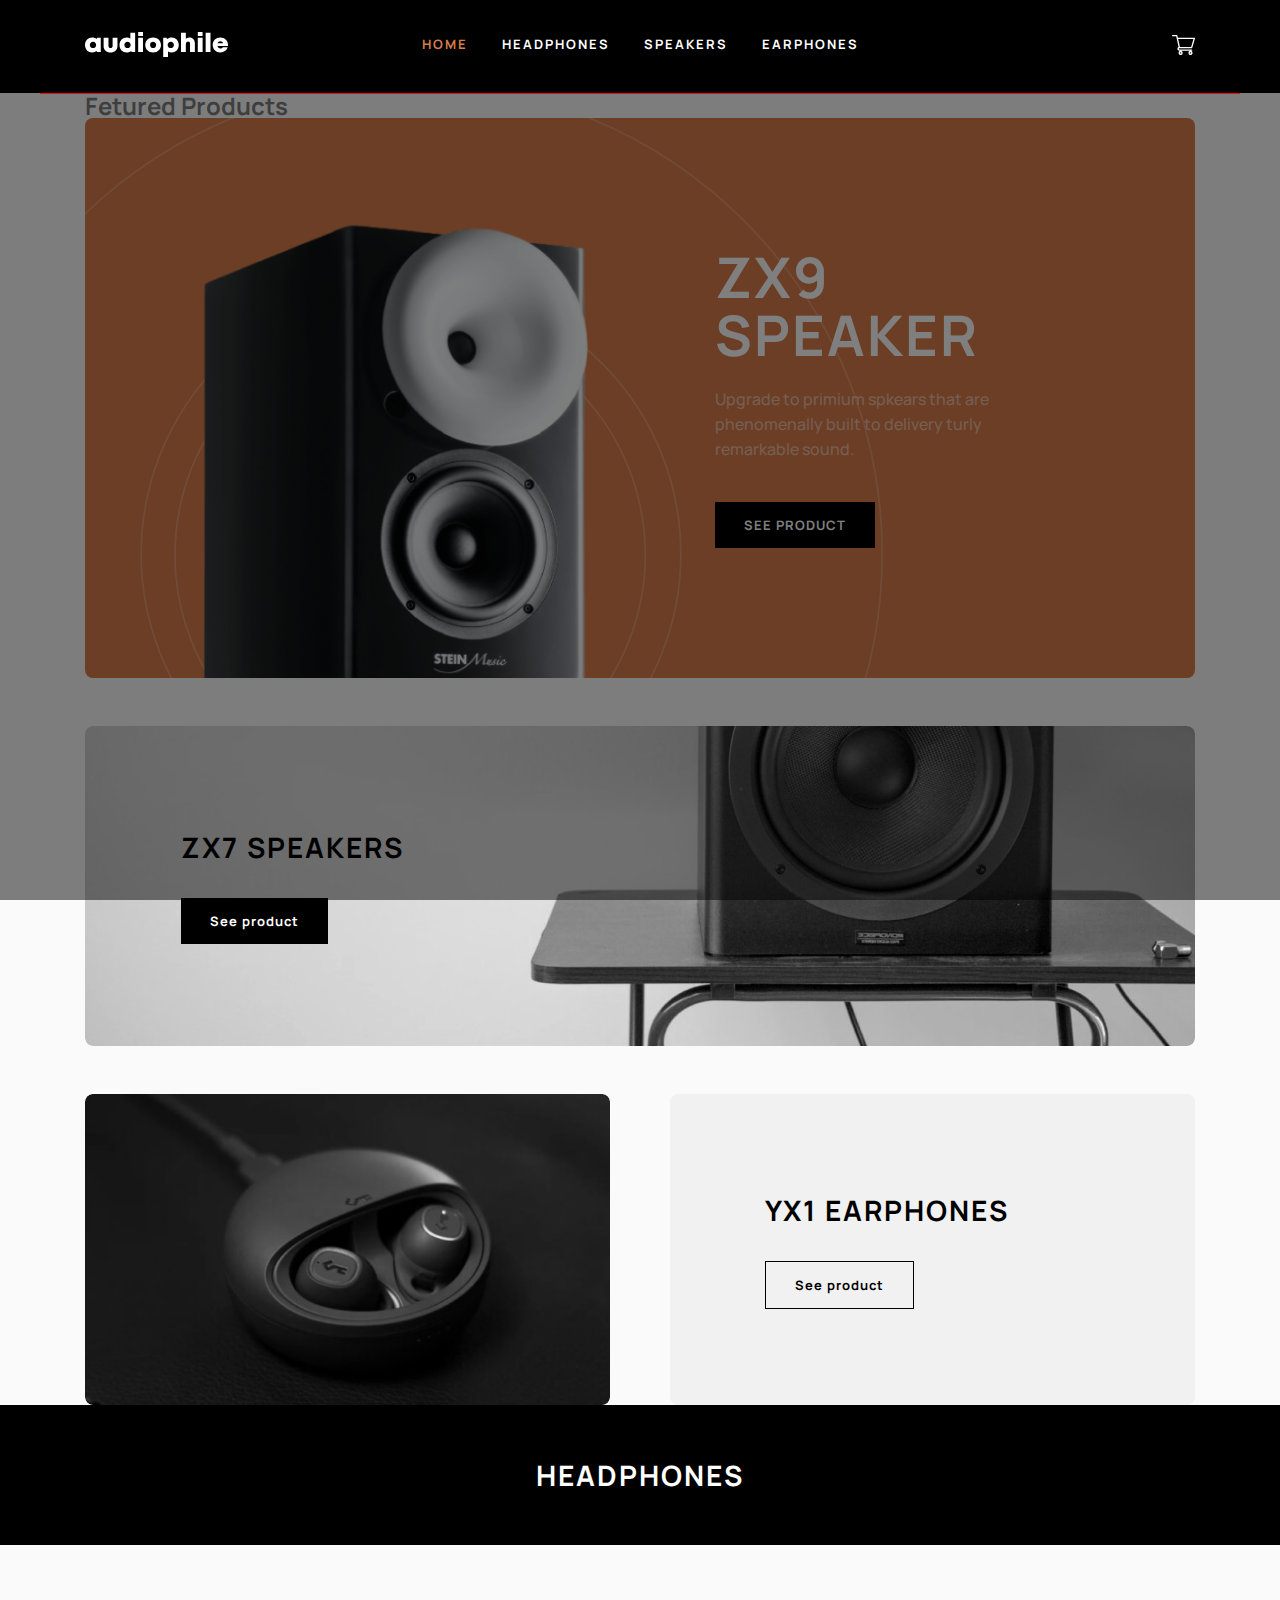
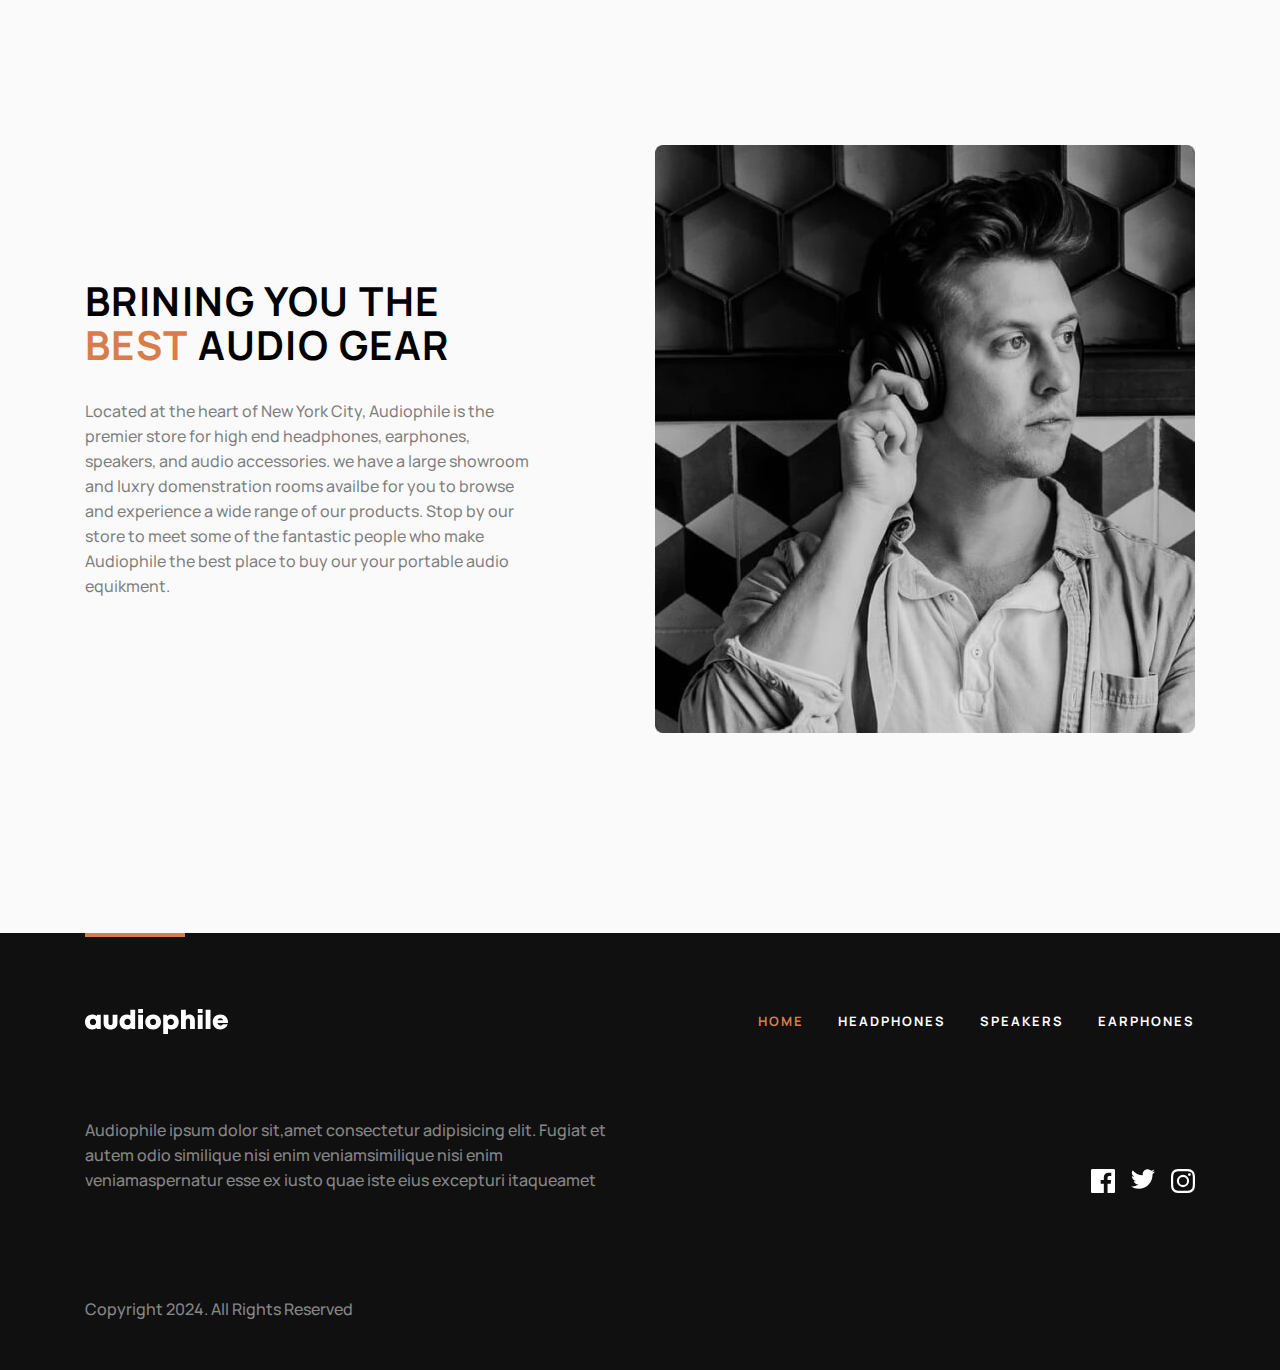
==== index.html @ 9bd9dc87 "Add overlay and styles , Js functions" ====
<!DOCTYPE html>
<html lang="en" data-theme="light">
<head>
  <meta charset="UTF-8">
  <meta http-equiv="X-UA-Compatible" content="IE=edge">
  <meta name="viewport" content="width=device-width, initial-scale=1.0">
  <title>Audiophile e-commerce website</title>

  <!-- Stylesheets -->
  <link rel="stylesheet" href="css/normalize.css">
  <link rel="stylesheet" href="css/main.css">
</head>
<body>
  <!-- HEADER -->
  <header class="header">
    <div class="header__container container">
      <!-- HEADER-MENU -->
      <div class="haeder__menu">
        <button class="header__toggler" type="button" data-target="menu" aria-label="Toogle categories menu">
          <svg class="header__toggler-icon" xmlns="http://www.w3.org/2000/svg" width="16" height="15" fill="none" aria-hidden="true" focusable="false">
            <g fill="currentColor">
              <path d="M0 0h16v3H0zM0 6h16v3H0zM0 12h16v3H0z" />
            </g>
          </svg>
        </button>
        <div class="header__menu-inner">
          <div class="container">
            <!-- CATEGORY-CARDS -->
            <section class="container">
              <div class="category-cards">
                <h2 class="visually-hidden">Product categories</h2>
                <ul class="category-cards__list" role="list">
                  <li class="category-cards__item category-card" role="listitem">
                    <h3 class="category-card__title">Headphones</h3>
                    <img src="./img/category-img-headphones.png" alt="Headphones sample" class="category-card__img" srcset="./img/category-img-headphones.png 1x, ./img/category-img-headphones@2.png 2x" width="103" height="104">
                    <a href="category-headphones.html" class="arrow-link arro-link--stretched">Shop</a>
                  </li>
                  <li class="category-cards__item category-card" role="listitem">
                    <h3 class="category-card__title">Speakers</h3>
                    <img src="./img/category-img-speakers.png" alt="Speakers sample" class="category-card__img" srcset="./img/category-img-speakers.png 1x, ./img/category-img-speakers@2.png 2x" width="103" height="104">
                    <a href="category-speakers.html" class="arrow-link arro-link--stretched">Shop</a>
                  </li>
                  <li class="category-cards__item category-card" role="listitem">
                    <h3 class="category-card__title">Earphones</h3>
                    <img src="./img/category-img-earphones.png" alt="Earphones sample" class="category-card__img" srcset="./img/category-img-earphones.png 1x, ./img/category-img-earphones@2.png 2x" width="103" height="104">
                    <a href="category-earphones.html" class="arrow-link arro-link--stretched">Shop</a>
                  </li>
                </ul>
              </div>
            </section>
          </div>
        </div>
      </div>
      <!-- LOGO -->
      <a href="index.html" class="header__logo logo" aria-label="Go to home page">
        <img src="img/logo.svg" alt="Audiophile logo" class="logo__img" width="143" height="25">
      </a>
      <!-- SITE-NAV -->
      <nav class="header__sitenav sitenav">
        <ul class="sitenav__list" role="list">
          <li class="sitenav__item sitenav__item--active" role="listitem">
            <a href="index.html" class="sitenav__link">Home</a>
          </li>
          <li class="sitenav__item" role="listitem">
            <a href="category-headphones.html" class="sitenav__link">Headphones</a>
          </li>
          <li class="sitenav__item" role="listitem">
            <a href="category-speakers.html" class="sitenav__link">Speakers</a>
          </li>
          <li class="sitenav__item" role="listitem">
            <a href="category-earphones.html" class="sitenav__link">Earphones</a>
          </li>
        </ul>
      </nav>
      <!-- HEADER CART -->
      <div class="header__cart">
        <button class="header__toggler" type="button" data-target="cart" aria-label="Toogle shopping menu">
          <svg class="header__toggler-icon header__toggler-icon--cart" aria-hidden="true" focusable="false" xmlns="http://www.w3.org/2000/svg" width="23" height="20" fill="none">
            <path fill="currentColor" fill-rule="evenodd"
              d="M7.411 13.195a.667.667 0 0 0-.673.66c0 .363.303.659.674.659h12.219c.372 0 .674.295.674.66 0 .364-.302.66-.674.66H7.412c-1.114 0-2.021-.889-2.021-1.98 0-.812.502-1.511 1.218-1.816L4.176 1.32H.674A.667.667 0 0 1 0 .66C0 .296.302 0 .674 0h4.043c.316 0 .59.215.658.517l.481 2.122h16.47c.212 0 .41.097.538.262.127.166.168.38.11.579l-2.695 9.236a.672.672 0 0 1-.648.478H7.41Zm1.214 2.638c1.132 0 2.054.935 2.054 2.084 0 1.148-.922 2.083-2.054 2.083-1.132 0-2.054-.935-2.054-2.083 0-1.15.922-2.084 2.054-2.084Zm9.857 0c1.133 0 2.054.935 2.054 2.084 0 1.148-.922 2.083-2.054 2.083-1.132 0-2.053-.935-2.053-2.083 0-1.15.92-2.084 2.053-2.084Zm.64-3.958 2.31-7.917H6.157l1.797 7.917h11.17ZM9.31 17.917a.69.69 0 0 0-.685-.695.69.69 0 0 0-.685.695.69.69 0 0 0 .685.694.69.69 0 0 0 .685-.694Zm9.172-.695a.69.69 0 0 1 .685.695.69.69 0 0 1-.685.694.69.69 0 0 1-.684-.694.69.69 0 0 1 .684-.695Z"
              clip-rule="evenodd" />
          </svg>  
        </button>
        <div class="header__cart-inner">
          <!-- CART-CARD -->
          <div class="container">
            <section class="cart-card">
              <header class="cart-card__header">
                <h3 class="cart-card__heading">Cart (3)</h3>
                <button class="cart-card__remove-items-button" type="button">Remove all</button>
              </header>
              <div class="cart-card__inner">
                <ul class="cart-card__products" role="list">
                  <li class="cart-card__product product-cart-card" role="listitem">
                    <div class="product-cart-card__img-wrapper">
                      <img src="" alt="" class="product-cart-card__img" srcset=" 1x,  2x" width="48" height="48">
                    </div>
                    <div class="product-cart-card__info">
                      <h3 class="product-cart-card__title">XX99 MK II</h3>
                      <p class="product-cart-card__price">$ 2,999</p>
                      <div class="product-cart-card__count">
                        <div class="number-controls" data-item-count="1">
                          <p class="number-controls__count">
                            <span class="visually-hidden">Count</span>
                            <span class="number-controls__count-value">1</span>
                          </p>
                          <button class="number-controls__button number-controls__button--decrement"
                            aria-label="Subtract one">-</button>
                          <button class="number-controls__button number-controls__button--increment"
                            aria-label="Add one">+</button>
                        </div>
                      </div>
                    </div>
                  </li>
                  <li class="cart-card__product product-cart-card" role="listitem">
                    <div class="product-cart-card__img-wrapper">
                      <img src="" alt="" class="product-cart-card__img" srcset=" 1x,  2x" width="48" height="48">
                    </div>
                    <div class="product-cart-card__info">
                      <h3 class="product-cart-card__title">XX99 MK II</h3>
                      <p class="product-cart-card__price">$ 2,999</p>
                      <div class="product-cart-card__count">
                        <div class="number-controls" data-item-count="1">
                          <p class="number-controls__count">
                            <span class="visually-hidden">Count</span>
                            <span class="number-controls__count-value">1</span>
                          </p>
                          <button class="number-controls__button number-controls__button--decrement"
                            aria-label="Subtract one">-</button>
                          <button class="number-controls__button number-controls__button--increment"
                            aria-label="Add one">+</button>
                        </div>
                      </div>
                    </div>
                  </li>
                </ul>
                <dl class="cart-card__summary cart-card__summary--checkout-page cart-card-summary">
                  <div class="cart-card-summary__item">
                    <dt class="cart-card-summary__title">Total</dt>
                    <dd class="cart-card-summary__value">$ 5,396</dd>
                  </div>
                </dl>
                <a class="button button--primary button--block" href="checkout.html">Checkout</a>
              </div>
            </section>
          </div>
        </div>
      </div>
    </div>
  </header>

  

  <!-- FEATURED-PRODUCTS -->
  <section class="featured-products">
    <div class="container">
      <h2 class="vissually-hidden">Fetured Products</h2>
      <ul class="featured-products__list" role="list">
        <li class="featured-products__item" role="listitem">
          <article class="featured-products-circle">
            <picture class="featured-products-circle__picture">
              <source srcset="./img/featured-zx9-desktop.png 1x, ./img/featured-zx9-desktop@2x.png 2x"
                media="(min-width: 992px)" width="411" height="493">
              <source srcset="./img/featured-zx9-tablet.png 1x, ./img/featured-zx9-tablet@2x.png 2x"
                media="(min-width: 768px)" width="198" height="237">
              <img src="./img/featured-zx9-mobile.png" alt="ZX9 SPEAKER" class="featured-products-circle__img"
                srcset="./img/featured-zx9-mobile.png 1x, ./img/featured-zx9-mobile@2x.png 2x" width="172" height="207">
            </picture>
            <div class="featured-products-circle__content">
              <h3 class="featured-products-circle__title">ZX9 speaker</h3>
              <p class="featured-products-circle__text">
                Upgrade to primium spkears that are phenomenally built to delivery turly remarkable sound.
              </p>
              <a href="#" class="button">SEE PRODUCT</a>
            </div>
          </article>
        </li>
        <li class="featured-products__item" role="listitem">
          <article class="featured-product-bg">
            <div class="featured-product-bg__content">
              <h3 class="featured-product-bg__title">ZX7 speakers</h3>
              <a href="#" class="button button-outline">See product</a>
            </div>
          </article>
        </li>
        <li class="featured-products__item" role="listitem">
          <article class="featured-product-cards">
            <div class="featured-product-cards__card">
              <h3 class="featured-product-cards__title">YX1 earphones</h3>
              <a href="#" class="button button--outline">See product</a>
            </div>
            <picture class="featured-product-cards__picture">
              <source srcset="./img/featured-product-yx1-desktop.jpg 1x , ./img/featured-product-yx1-desktop@2x.jpg 2x"
                media="(min-width: 992px)" width="540" height="320">
              <source srcset="./img/featured-product-yx1-tablet.jpg 1x , ./img/featured-product-yx1-tablet@2x.jpg 2x"
                media="(min-width: 768px)" width="339" height="320">
              <img src="./img/featured-product-yx1-mobile.jpg" alt="YX1 earphones" class="featured-product-cards__img"
                srcset="./img/featured-product-yx1-mobile.jpg 1x , ./img/featured-product-yx1-mobile@2x.jpg 2x"
                width="327" height="">
            </picture>
          </article>
        </li>
      </ul>
    </div>
  </section>
  <section class="category-hero">
    <div class="container">
      <h1 class="category-hero__title">Headphones</h1>

    </div>
  </section>
  <!-- MISSION -->
  <section class="mission">
    <div class="mission__container container">
      <picture class="mission__picture">
        <source media="(min-width: 62em)" srcset="./img/mission-desktop.jpg 1x, ./img/mission-desktop@2x.jpg 2x">
        <source media="(min-width: 48em)" srcset="./img/mission-tablet.jpg 1x, ./img/mission-tablet@2x.jpg 2x">
        <img src="./img/mission-mobile.jpg" class="mission__img" alt="Young man listining to music using headphones"
          width="327" height="300" srcset="./img/mission-mobile.jpg 1x, ./img/mission-mobile@2x.jpg 2x">
      </picture>
      <div class="mission__content">
        <h2 class="mission__heading">Brining you the <strong class="mission__heading--accent">best</strong> audio gear
        </h2>
        <p class="mission__text">Located at the heart of New York City, Audiophile is the premier store for high end
          headphones, earphones, speakers, and audio accessories. we have a large showroom and luxry domenstration rooms
          availbe for you to browse and experience a wide range of our products. Stop by our store to meet some of the
          fantastic people who make Audiophile the best place to buy our your portable audio equikment.
        </p>

      </div>
    </div>
  </section>
  <!-- FOOTER -->
  <footer class="footer">
    <div class="footer__container container">
      <a href="index.html" class="footer__logo logo" aria-label="Go to home page">
        <img src="img/logo.svg" alt="Audiophile logo" class="logo__img" width="143" height="25">
      </a>
      <div class="footer__sitenav sitenav">
        <ul class="sitenav__list" role="list">
          <li class="sitenav__item sitenav__item--active" role="listitem">
            <a href="index.html" class="sitenav__link">Home</a>
          </li>
          <li class="sitenav__item" role="listitem">
            <a href="category-headphones.html" class="sitenav__link">Headphones</a>
          </li>
          <li class="sitenav__item" role="listitem">
            <a href="category-speakers.html" class="sitenav__link">Speakers</a>
          </li>
          <li class="sitenav__item" role="listitem">
            <a href="category-earphones.html" class="sitenav__link">Earphones</a>
          </li>
        </ul>
      </div>
      <p class="footer__about">
        Audiophile ipsum dolor sit,amet consectetur adipisicing elit. Fugiat et autem odio similique nisi enim
        veniamsimilique nisi enim veniamaspernatur esse ex iusto quae iste eius excepturi itaqueamet </p>
      <div class="footer__socials socials">
        <ul class="socials__list" role="list">
          <li class="socials__item" role="listitem">
            <a href="#" target="_blank" class="socials__link" aria-label="Facebook (opens in new tab)">
              <svg class="socials__icon" xmlns="http://www.w3.org/2000/svg" width="24" height="24" fill="none"
                aria-hidden="true" focusable="false">
                <path fill="currentColor"
                  d="M22.675 0H1.325C.593 0 0 .593 0 1.325v21.351C0 23.407.593 24 1.325 24H12.82v-9.294H9.692v-3.622h3.128V8.413c0-3.1 1.893-4.788 4.659-4.788 1.325 0 2.463.099 2.795.143v3.24l-1.918.001c-1.504 0-1.795.715-1.795 1.763v2.313h3.587l-.467 3.622h-3.12V24h6.116c.73 0 1.323-.593 1.323-1.325V1.325C24 .593 23.407 0 22.675 0Z" />
              </svg>
            </a>
          </li>
          <li class="socials__item" role="listitem">
            <a href="#" target="_blank" class="socials__link" aria-label="Twitter (opens in new tab)">
              <svg class="socials__icon" xmlns="http://www.w3.org/2000/svg" width="24" height="20" fill="none"
                aria-hidden="true" focusable="false">
                <path fill="currentColor"
                  d="M24 2.557a9.83 9.83 0 0 1-2.828.775A4.932 4.932 0 0 0 23.337.608a9.864 9.864 0 0 1-3.127 1.195A4.916 4.916 0 0 0 16.616.248c-3.179 0-5.515 2.966-4.797 6.045A13.978 13.978 0 0 1 1.671 1.149a4.93 4.93 0 0 0 1.523 6.574 4.903 4.903 0 0 1-2.229-.616c-.054 2.281 1.581 4.415 3.949 4.89a4.935 4.935 0 0 1-2.224.084 4.928 4.928 0 0 0 4.6 3.419A9.9 9.9 0 0 1 0 17.54a13.94 13.94 0 0 0 7.548 2.212c9.142 0 14.307-7.721 13.995-14.646A10.025 10.025 0 0 0 24 2.557Z" />
              </svg>
            </a>
          </li>
          <li class="socials__item" role="listitem">
            <a href="#" target="_blank" class="socials__link" aria-label="Instagram (opens in new tab)">
              <svg class="socials__icon" xmlns="http://www.w3.org/2000/svg" width="24" height="24" fill="none"
                aria-hidden="true" focusable="false">
                <path fill="currentColor" fill-rule="evenodd"
                  d="M12 0C8.741 0 8.333.014 7.053.072 2.695.272.273 2.69.073 7.052.014 8.333 0 8.741 0 12c0 3.259.014 3.668.072 4.948.2 4.358 2.618 6.78 6.98 6.98C8.333 23.986 8.741 24 12 24c3.259 0 3.668-.014 4.948-.072 4.354-.2 6.782-2.618 6.979-6.98.059-1.28.073-1.689.073-4.948 0-3.259-.014-3.667-.072-4.947-.196-4.354-2.617-6.78-6.979-6.98C15.668.014 15.259 0 12 0Zm0 2.163c3.204 0 3.584.012 4.85.07 3.252.148 4.771 1.691 4.919 4.919.058 1.265.069 1.645.069 4.849 0 3.205-.012 3.584-.069 4.849-.149 3.225-1.664 4.771-4.919 4.919-1.266.058-1.644.07-4.85.07-3.204 0-3.584-.012-4.849-.07-3.26-.149-4.771-1.699-4.919-4.92-.058-1.265-.07-1.644-.07-4.849 0-3.204.013-3.583.07-4.849.149-3.227 1.664-4.771 4.919-4.919 1.266-.057 1.645-.069 4.849-.069ZM5.838 12a6.162 6.162 0 1 1 12.324 0 6.162 6.162 0 0 1-12.324 0ZM12 16a4 4 0 1 1 0-8 4 4 0 0 1 0 8Zm4.965-10.405a1.44 1.44 0 1 1 2.881.001 1.44 1.44 0 0 1-2.881-.001Z"
                  clip-rule="evenodd" />
              </svg>
            </a>
          </li>
        </ul>
      </div>
      <p class="footer__copy">
        Copyright 2024. All Rights Reserved
      </p>
    </div>
  </footer>

  <div class="overlay overlay--shown"></div>
  <script src="js/main.js"></script>
</body>

</html>
---- css/main.css ----
@font-face {
  font-family: "Manrope";
  src: url("../fonts/Manrope-Bold.woff2") format("woff2"), url("../fonts/Manrope-Bold.woff") format("woff");
  font-weight: bold;
  font-style: normal;
  font-display: swap;
}
@font-face {
  font-family: "Manrope";
  src: url("../fonts/Manrope-Regular.woff2") format("woff2"), url("../fonts/Manrope-Regular.woff") format("woff");
  font-weight: normal;
  font-style: normal;
  font-display: swap;
}
@font-face {
  font-family: "Manrope";
  src: url("../fonts/Manrope-Medium.woff2") format("woff2"), url("../fonts/Manrope-Medium.woff") format("woff");
  font-weight: 500;
  font-style: normal;
  font-display: swap;
}
/*EFFECT*/
/* CUSTOM PROPS */
:root {
  --color-brown: #d87d4a;
  --color-brown-light: #fbaf85;
  --color-dark: #000000;
  --color-grey-dark: #101010;
  --color-grey-darkey: #4c4c4c;
  --color-grey: #f1f1f1;
  --color-light: #fafafa;
  --color-white: #ffffff;
  --color-red: #cd2c2c;
  /*EFFECT*/
  --transition: all 0.5s ease 0s;
  --color-primary: #d87d4a;
  --color-bg-body: #fafafa;
  --color-body-text: #000000;
}

/* OUTLINE*/
/*
  Josh's Custom CSS Reset + some modifications
  https://www.joshwcomeau.com/css/custom-css-reset/
*/
html {
  box-sizing: border-box;
}

*, *::before, *::after {
  box-sizing: inherit;
}

html:focus-within {
  scroll-behavior: smooth;
}

html, body {
  height: 100%;
}

* {
  margin: 0;
}

body {
  line-height: 1.5;
  -webkit-font-smoothing: antialiased;
}

ul[role=list],
ol[role=list] {
  list-style: none;
}

a:not([class]) {
  text-decoration-skip-ink: auto;
}

img, picture, video, canvas, svg {
  display: block;
  max-width: 100%;
}

input, button, textarea, select {
  font: inherit;
}

p, h1, h2, h3, h4, h5, h6 {
  overflow-wrap: break-word;
}

#root, #__next {
  isolation: isolate;
}

@media (prefers-reduced-motion: reduce) {
  *,
  *::before,
  *::after {
    animation-duration: 0.01ms !important;
    animation-iteration-count: 1 !important;
    transition-duration: 0.01ms !important;
    scroll-behavior: auto !important;
  }
}
/* GLOBAL */
body {
  display: flex;
  flex-direction: column;
  padding: 0;
  margin: 0;
  font-family: "Manrope", sans-serif;
  font-size: 16px;
  font-weight: 500;
  line-height: 1.5625rem;
  /* 166.667%*/
  background-color: var(--color-bg-body);
  color: rgba(0, 0, 0, 0.5);
  overflow-x: hidden;
}

img {
  height: auto;
}

a {
  color: var(--color-primary);
  transition: var(--transition);
}
a:hover {
  text-decoration: none;
}
a:active {
  opacity: 0.6;
}

*:focus {
  outline: 2px dashed #d87d4a;
  outline-offset: 3px;
}

/* AUTOFILL-STYLES */
/*input:-webkit-autofill,
input:-webkit-autofill:hover,
input:-webkit-autofill:focus,
textarea:-webkit-autofill,
textarea:-webkit-autofill:hover,
textarea:-webkit-autofill:focus,
select:-webkit-autofill,
select:-webkit-autofill:hover,
select:-webkit-autofill:focus {
  border-color: transparent;
  -webkit-text-fill-color: inherit;
  -webkit-box-shadow: 0 0 0px 1000px #fff inset;
}*/
/* PLACEHOLDER-STYLES */
/*::-webkit-input-placeholder,
::-moz-placeholder,
:-ms-input-placeholder,
:-moz-placeholder {
  color: rgba(52, 49, 61, 0.5);
  opacity: 1;
}*/
/* VISUALLY-HIDDEN */
.visually-hidden {
  position: absolute;
  width: 1px;
  height: 1px;
  margin: -1px;
  border: 0;
  padding: 0;
  clip: rect(0 0 0 0);
  overflow: hidden;
}

/* CONTAINER */
.container {
  width: 100%;
  max-width: 74.375rem;
  padding-left: var(--container-padding);
  padding-right: var(--container-padding);
  margin-left: auto;
  margin-right: auto;
}

/*640*/
@media only screen and (min-width: 40em) {
  :root {
    --container-padding: 40px;
  }
}
@media only screen and (max-width: 40em) {
  :root {
    --container-padding: 24px;
  }
}
.button {
  display: inline-block;
  padding: 14px 29px;
  color: var(--color-white);
  background-color: var(--color-dark);
  font-size: 0.8125rem;
  font-style: normal;
  font-weight: 700;
  line-height: normal;
  letter-spacing: 0.0625rem;
  text-decoration: none;
  text-align: center;
  cursor: pointer;
  white-space: nowrap;
  transition: var(--transition);
}
.button:hover {
  opacity: 0.6;
}
.button--block {
  display: block;
  width: 100%;
}
.button--primary {
  background-color: var(--color-primary);
  color: var(--color-white);
}
.button--primary:hover {
  background-color: var(--color-brown-light);
}
.button--outline {
  border: 1px solid var(--color-dark);
  background-color: transparent;
  color: var(--color-dark);
}
.button--outline:hover {
  background-color: var(--color-dark);
  color: var(--color-white);
}
.button:active {
  opacity: 0.6;
}

.arrow-link {
  display: inline-flex;
  gap: 12px;
  align-items: center;
  color: rgba(0, 0, 0, 0.5);
  font-size: 0.8125rem;
  font-style: normal;
  font-weight: 700;
  line-height: normal;
  letter-spacing: 2px;
  text-decoration: none;
  transition: var(--transition);
}
.arrow-link:hover {
  color: #d87d4a;
}
.arrow-link:active {
  opacity: 0.6;
}
.arrow-link::after {
  flex-shrink: 0;
  width: 8px;
  height: 12px;
  background-image: url("../img/arrow-right-primary.svg");
  background-repeat: no-repeat;
  background-size: contain;
  content: "";
}
.arrow-link--stretched::before {
  position: absolute;
  z-index: 10;
  left: 0;
  top: 0;
  width: 100%;
  height: 100%;
  content: "";
}
.arrow-link--stretched:focus {
  outline: none;
}
.arrow-link--stretched:focus::before {
  outline: 2px dashed #d87d4a;
  outline-offset: 3px;
}

.back-link {
  color: rgba(0, 0, 0, 0.5);
  text-decoration: none;
  transition: var(--transition);
}
.back-link:hover {
  color: var(--color-primary);
}

.number-controls {
  display: grid;
  grid-template-columns: 1fr 1fr 1fr;
  width: 120px;
  height: 48px;
  background-color: var(--color-grey);
  color: var(--color-body-text);
  text-align: center;
  font-size: 0.8125rem;
  font-weight: 700;
  line-height: 48px;
  letter-spacing: 0.0625rem;
  text-transform: uppercase;
}
.number-controls--small {
  width: 96px;
  height: 36px;
  line-height: 32px;
}

.number-controls__button {
  border: 0;
  padding: 0;
  cursor: pointer;
}
.number-controls__button--decrement {
  order: -1;
  color: rgba(0, 0, 0, 0.5);
}
.number-controls__button:hover {
  color: #d87d4a;
}
.number-controls__button:active {
  opacity: 0.6;
}

.logo {
  display: block;
  text-decoration: none;
  flex-shrink: 0;
}
.logo__img {
  width: 143px;
  height: 25px;
  object-fit: contain;
}

.sitenav__list {
  display: flex;
  flex-direction: column;
  align-items: center;
  gap: 16px;
  padding: 0;
  list-style: none;
}

.sitenav__link {
  display: block;
  font-size: 0.8125rem;
  font-style: normal;
  font-weight: 700;
  line-height: 192.308%;
  letter-spacing: 0.125rem;
  text-transform: uppercase;
  text-align: center;
  text-decoration: none;
  color: #ffffff;
  transition: var(--transition);
}
.sitenav__link:hover {
  color: var(--color-primary);
}

.sitenav__item--active .sitenav__link {
  color: var(--color-primary);
}

/*375 maxWidth*/
@media only screen and (min-width: 23.4375em) {
  .sitenav__list {
    flex-direction: row;
    flex-wrap: wrap;
    justify-content: center;
    gap: 12px 34px;
  }
}
.socials__list {
  display: flex;
  gap: 16px;
  padding: 0;
  list-style: none;
}

.socials__link {
  display: block;
  color: var(--color-white);
  transition: var(--transition);
}
.socials__link:hover {
  color: var(--color-primary);
}

.socials__icon {
  display: block;
}

.overlay {
  display: none;
}
.overlay--shown {
  display: block;
  position: fixed;
  width: 100%;
  height: 100%;
  top: 0;
  left: 0;
  background-color: rgba(0, 0, 0, 0.5);
}

/* MAIN-CONTENT */
.main-content {
  flex-grow: 1;
}

.product-info {
  display: grid;
}
.product-info--center {
  text-align: center;
}
@media only screen and (min-width: 62em) {
  .product-info--center {
    text-align: left;
  }
}
.product-info__title {
  margin-bottom: 24px;
  font-size: 1.75rem;
  font-weight: 700;
  line-height: normal;
  letter-spacing: 0.0625rem;
  color: var(--color-dark);
  text-transform: uppercase;
}
.product-info--white .product-info__title {
  color: var(--color-white);
}
.product-info--hero .product-info__title {
  margin-bottom: 24px;
  font-size: 2.25rem;
  line-height: 111.111%;
  letter-spacing: 0.08038rem;
}
@media only screen and (min-width: 768px) {
  .product-info--hero .product-info__title {
    font-size: 3.5rem;
    line-height: 103.571%;
    letter-spacing: 0.125rem;
  }
}
.product-info__title .product-info--category-page {
  margin-bottom: 24px;
}
@media only screen and (min-width: 768px) {
  .product-info__title .product-info--category-page {
    margin-bottom: 32px;
    font-size: 2.5rem;
    line-height: 110%;
    letter-spacing: 0.08931rem;
  }
}
.product-info--product-page .product-info__title {
  margin-bottom: 24px;
}
@media only screen and (min-width: 768px) {
  .product-info--product-page .product-info__title {
    margin-bottom: 32px;
    line-height: 114.286%;
  }
}
@media only screen and (min-width: 992px) {
  .product-info--product-page .product-info__title {
    font-size: 2.5rem;
    line-height: 11%;
    letter-spacing: 0.08931rem;
  }
}
.product-info__new {
  order: -1;
  margin-bottom: 24px;
  color: var(--color-primary);
  font-size: 0.875rem;
  font-weight: 400;
  line-height: normal;
  letter-spacing: 0.625rem;
  text-transform: uppercase;
}
.product-info--white .product-info__new {
  color: rgba(255, 255, 255, 0.75);
}
.product-info--hero .product-info__new {
  margin-bottom: 16px;
}
@media only screen and (min-width: 768px) {
  .product-info--hero .product-info__new {
    margin-bottom: 24px;
  }
}
.product-info--category-page .product-info__new {
  margin-bottom: 24px;
}
@media only screen and (min-width: 768px) {
  .product-info--category-page .product-info__new {
    margin-bottom: 16px;
  }
}
.product-info--product-page .product-info__new {
  margin-bottom: 24px;
}
@media only screen and (min-width: 768px) {
  .product-info--product-page .product-info__new {
    margin-bottom: 16px;
  }
}
.product-info__text {
  margin-bottom: 24px;
}
.product-info--white .product-info__text {
  color: rgba(255, 255, 255, 0.75);
}
.product-info--hero .product-info__text {
  margin-bottom: 28px;
}
@media only screen and (min-width: 768px) {
  .product-info--hero .product-info__text {
    margin-bottom: 40px;
  }
}
.product-info__text .product-info--category-page {
  margin-bottom: 24px;
}
@media only screen and (min-width: 768px) {
  .product-info__text .product-info--category-page {
    margin-bottom: 32px;
    font-size: 2.5rem;
    line-height: 110%;
    letter-spacing: 0.08931rem;
  }
}
.product-info__price {
  font-size: 1.125rem;
  font-weight: 700;
  line-height: normal;
  letter-spacing: 0.08038rem;
  color: var(--color-dark);
  text-transform: uppercase;
}
.product-info__price--wrapper {
  display: flex;
  flex-wrap: wrap;
  align-items: center;
  gap: 8px;
  margin-bottom: 32px;
}
@media only screen and (min-width: 992px) {
  .product-info__price--wrapper {
    margin-bottom: 48px;
  }
}
.product-info__actions {
  display: flex;
  flex-wrap: wrap;
  gap: 16px;
}
.product-info--center .product-info__actions {
  justify-content: center;
}
@media only screen and (min-width: 992px) {
  .product-info--center .product-info__actions {
    justify-content: flex-start;
  }
}

.product {
  display: grid;
  align-items: center;
}
.product--category-page {
  gap: 32px;
}
@media only screen and (min-width: 768px) {
  .product--category-page {
    gap: 42px;
  }
}
@media only screen and (min-width: 992px) {
  .product--category-page {
    grid-template-columns: 1fr 1fr;
    gap: 125px;
  }
}
.product--product-page {
  gap: 32px;
}
@media only screen and (min-width: 765px) {
  .product--product-page {
    grid-template-columns: 1fr 1fr;
    gap: 70px;
  }
}
@media only screen and (min-width: 992px) {
  .product--product-page {
    grid-template-columns: 1fr 1fr;
    gap: 125px;
  }
}
.product__img-wrapper {
  display: grid;
  place-items: center;
  position: relative;
  z-index: -1;
}
@media only screen and (min-width: 992px) {
  .product:nth-child(even) .product__img-wrapper {
    order: 1;
  }
}
.product--category-page .product__img-wrapper {
  width: 100%;
  height: 352px;
  border-radius: 8px;
  background-color: #f1f1f1;
}
@media only screen and (min-width: 992px) {
  .product--category-page .product__img-wrapper {
    height: 560px;
  }
}
.product--product-page .product__img-wrapper {
  width: 100%;
  height: 327px;
  border-radius: 8px;
  background-color: #f1f1f1;
}
@media only screen and (min-width: 765px) {
  .product--product-page .product__img-wrapper {
    height: 480px;
  }
}
@media only screen and (min-width: 992px) {
  .product--product-page .product__img-wrapper {
    height: 560px;
  }
}
.product--category-page .product__img-wrapper::after {
  position: absolute;
  z-index: -1;
  content: "";
  width: 165px;
  height: 35px;
  left: 50%;
  bottom: 50px;
  transform: translateX(-50%);
  background-color: var(--color-dark);
  border-radius: 50%;
  opacity: 0.1521;
  filter: blur(21.7462539673px);
}
@media only screen and (min-width: 992px) {
  .product--category-page .product__img-wrapper::after {
    width: 262px;
    height: 56px;
    bottom: 80px;
  }
}
.product--product-page .product__img-wrapper::after {
  position: absolute;
  z-index: -1;
  content: "";
  width: 165px;
  height: 35px;
  left: 50%;
  bottom: 50px;
  transform: translateX(-50%);
  background-color: var(--color-dark);
  border-radius: 50%;
  opacity: 0.1521;
  filter: blur(21.7462539673px);
}
@media only screen and (min-width: 765px) {
  .product--product-page .product__img-wrapper::after {
    bottom: 35px;
  }
}
@media only screen and (min-width: 992px) {
  .product--product-page .product__img-wrapper::after {
    width: 262px;
    height: 56px;
    bottom: 80px;
  }
}
.product--category-page .product__product-info {
  max-width: 35.75rem;
  margin: 0 auto;
}
.product--category-page .product__img {
  width: 242px;
  width: 244px;
  object-fit: contain;
}
@media only screen and (min-width: 992px) {
  .product--category-page .product__img {
    width: 372px;
    height: 389px;
  }
}
.product--product-page .product__img {
  width: 185px;
  width: 193px;
  object-fit: contain;
}
@media only screen and (min-width: 992px) {
  .product--product-page .product__img {
    width: 372px;
    height: 389px;
  }
}

.category-hero {
  padding-top: 32px;
  padding-bottom: 32px;
  background-color: var(--color-dark);
  color: var(--color-white);
  text-align: center;
}
.category-hero__title {
  font-size: 1.75rem;
  line-height: normal;
  letter-spacing: 0.125rem;
  text-transform: uppercase;
}
@media only screen and (min-width: 765px) {
  .category-hero {
    font-size: 2.5rem;
    line-height: 110%;
    letter-spacing: 0.08931rem;
  }
}

.category-products {
  padding-top: 64px;
  padding-bottom: 120px;
}
.category-products__list {
  display: grid;
  gap: 120px;
  padding: 0;
  list-style: none;
}
@media only screen and (min-width: 768px) {
  .category-products {
    padding-top: 120px;
  }
}
@media only screen and (min-width: 992px) {
  .category-products {
    padding-top: 160px;
    padding-bottom: 160px;
  }
  .category-products__list {
    gap: 160px;
  }
}

.category-card {
  position: relative;
  z-index: 1;
  display: grid;
  justify-items: center;
  text-align: center;
  padding: 0 24px 24px;
}
.category-card::before {
  position: absolute;
  z-index: -1;
  left: 0;
  bottom: 0;
  content: "";
  width: 100%;
  height: 165px;
  border-radius: 8px;
  background-color: #f1f1f1;
}
@media only screen and (min-width: 992px) {
  .category-card::before {
    height: 204px;
  }
}
.category-card::after {
  position: absolute;
  z-index: -1;
  content: "";
  width: 95px;
  height: 14px;
  left: 50%;
  bottom: 108px;
  transform: translateX(-50%);
  background-color: var(--color-dark);
  border-radius: 50%;
  opacity: 1;
  filter: blur(21.7462539673px);
}
@media only screen and (min-width: 992px) {
  .category-card::after {
    width: 122px;
    height: 18px;
  }
}
.category-card__title {
  position: relative;
  z-index: 2;
  margin-bottom: 16px;
  font-size: 0.9375rem;
  line-height: normal;
  letter-spacing: 0.0669rem;
  text-transform: uppercase;
  color: var(--color-dark);
}
@media only screen and (min-width: 992px) {
  .category-card__title {
    font-size: 1.125rem;
    letter-spacing: 0.0804rem;
  }
}
.category-card__img {
  position: relative;
  z-index: 2;
  order: -1;
  width: 103px;
  height: 104px;
  object-fit: contain;
  margin-bottom: 36px;
}
@media only screen and (min-width: 992px) {
  .category-card__img {
    width: 125px;
    height: 160px;
  }
}

.category-cards__list {
  display: grid;
  padding: 0;
  list-style: none;
  gap: 16px;
}
@media only screen and (min-width: 768px) {
  .category-cards__list {
    grid-template-columns: repeat(3, 1fr);
    gap: 10px;
  }
}
@media only screen and (min-width: 992px) {
  .category-cards__list {
    gap: 30px;
  }
}

.featured-products__list {
  display: grid;
  gap: 24px;
  padding: 0;
  list-style: none;
}
@media only screen and (min-width: 768px) {
  .featured-products__list {
    gap: 32px;
  }
}
@media only screen and (min-width: 992px) {
  .featured-products__list {
    gap: 48px;
  }
}

.featured-products-circle {
  display: grid;
  justify-items: center;
  padding: 56px 24px;
  border-radius: 8px;
  background-color: var(--color-primary);
  background-image: url("../img/featured-product-circles-bg.svg");
  background-repeat: no-repeat;
  background-size: 558px 558px;
  background-position: center top -121px;
  color: var(--color-white);
  text-align: center;
  overflow: hidden;
}
@media only screen and (min-width: 768px) {
  .featured-products-circle {
    padding: 52px 64px 64px;
    background-size: 944px 944px;
    background-position: center top -288px;
  }
}
@media only screen and (min-width: 992px) {
  .featured-products-circle {
    height: 560px;
    grid-template-columns: 1fr 1fr;
    justify-content: space-between;
    align-items: center;
    gap: 80px;
    background-position: -146px -36px;
    padding: 24px 95px;
    text-align: left;
  }
}
.featured-products-circle__content {
  max-width: 21.875rem;
}
.featured-products-circle__img {
  width: 207px;
  height: 207px;
  object-fit: contain;
  margin-bottom: 32px;
}
@media only screen and (min-width: 768px) {
  .featured-products-circle__img {
    width: 237px;
    height: 237px;
    margin-bottom: 64px;
  }
}
@media only screen and (min-width: 768px) {
  .featured-products-circle__img {
    width: 237px;
    height: 237px;
    margin-bottom: 64px;
  }
}
@media only screen and (min-width: 992px) {
  .featured-products-circle__img {
    width: 493px;
    height: auto;
    margin-bottom: 0;
  }
}
@media only screen and (min-width: 74.375rem) {
  .featured-products-circle__img {
    margin-bottom: -120px;
  }
}
.featured-products-circle__title {
  font-size: 2.25rem;
  font-weight: 700;
  line-height: 111.111%;
  letter-spacing: 0.08038rem;
  text-transform: uppercase;
  margin-bottom: 24px;
}
@media only screen and (min-width: 992px) {
  .featured-products-circle__title {
    font-size: 3.5rem;
    line-height: 103.571%;
    letter-spacing: 0.125rem;
  }
}
.featured-products-circle__text {
  margin-bottom: 24px;
  color: rgba(255, 255, 255, 0.5);
}
@media only screen and (min-width: 768px) {
  .featured-products-circle__text {
    margin-bottom: 40px;
  }
}
.featured-products-circle *:focus {
  outline-color: var(--color-white);
}

.featured-product-bg {
  display: grid;
  align-items: center;
  border-radius: 8px;
  height: 320px;
  padding: 24px;
  background-image: url("../img/featured-product-bg-mobile.jpg");
  background-repeat: no-repeat;
  background-position: right center;
  background-size: cover;
  overflow: hidden;
}
@media only screen and (-webkit-min-device-pixel-ratio: 2), only screen and (min--moz-device-pixel-ratio: 2), only screen and (-o-min-device-pixel-ratio: 2/1), only screen and (min-device-pixel-ratio: 2), only screen and (min-resolution: 192dpi), only screen and (min-resolution: 2dppx) {
  .featured-product-bg {
    background-image: url("../img/featured-product-bg-mobile@2x.jpg");
  }
}
@media only screen and (min-width: 768px) {
  .featured-product-bg {
    padding: 64px;
    background-image: url("../img/featured-product-bg-tablet.jpg");
  }
}
@media only screen and (min-width: 768px) and (-webkit-min-device-pixel-ratio: 2), only screen and (min-width: 768px) and (min--moz-device-pixel-ratio: 2), only screen and (min-width: 768px) and (-o-min-device-pixel-ratio: 2/1), only screen and (min-width: 768px) and (min-device-pixel-ratio: 2), only screen and (min-width: 768px) and (min-resolution: 192dpi), only screen and (min-width: 768px) and (min-resolution: 2dppx) {
  .featured-product-bg {
    background-image: url("../img/featured-product-bg-tablet@2x.jpg");
  }
}
@media only screen and (min-width: 992px) {
  .featured-product-bg {
    padding: 64px 96px;
    background-image: url("../img/featured-product-bg-desktop.jpg");
    background-position: center center;
  }
}
@media only screen and (min-width: 992px) and (-webkit-min-device-pixel-ratio: 2), only screen and (min-width: 992px) and (min--moz-device-pixel-ratio: 2), only screen and (min-width: 992px) and (-o-min-device-pixel-ratio: 2/1), only screen and (min-width: 992px) and (min-device-pixel-ratio: 2), only screen and (min-width: 992px) and (min-resolution: 192dpi), only screen and (min-width: 992px) and (min-resolution: 2dppx) {
  .featured-product-bg {
    background-image: url("../img/featured-product-bg-desktop@2x.jpg");
  }
}
@media only screen and (min-width: 768px) {
  .featured-product-bg__content {
    max-width: 50%;
  }
}
.featured-product-bg__title {
  font-size: 1.75rem;
  font-style: normal;
  line-height: normal;
  letter-spacing: 0.125rem;
  color: var(--color-dark);
  text-transform: uppercase;
  margin-bottom: 32px;
}

.featured-product-cards {
  display: grid;
  gap: 24px;
}
@media only screen and (min-width: 768px) {
  .featured-product-cards {
    grid-template-columns: repeat(2, 1fr);
    gap: 12px;
  }
}
@media only screen and (min-width: 992px) {
  .featured-product-cards {
    gap: 60px;
  }
}
.featured-product-cards__card {
  width: 100%;
  height: 200px;
  border-radius: 8px;
  background-color: #f1f1f1;
  order: 1;
  display: grid;
  align-content: center;
  justify-items: start;
  gap: 32px;
  padding: 24px;
}
@media only screen and (min-width: 768px) {
  .featured-product-cards__card {
    height: 100%;
    padding: 40px;
  }
}
@media only screen and (min-width: 992px) {
  .featured-product-cards__card {
    padding: 40px 95px;
  }
}
.featured-product-cards__title {
  font-size: 1.75rem;
  line-height: normal;
  letter-spacing: 0.125rem;
  color: var(--color-dark);
  text-transform: uppercase;
}
.featured-product-cards__img {
  width: 100%;
  height: 200px;
  border-radius: 8px;
  object-fit: cover;
  overflow: hidden;
}
@media only screen and (min-width: 768px) {
  .featured-product-cards__img {
    height: 100%;
  }
}

.similar-products {
  padding-top: 60px;
  padding-bottom: 60px;
  text-align: center;
}
@media only screen and (min-width: 992px) {
  .similar-products {
    padding-bottom: 80px;
    padding-top: 80px;
  }
}
.similar-products__heading {
  font-size: 1.5rem;
  font-weight: 700;
  line-height: 1.5;
  letter-spacing: 0.0536rem;
  color: var(--color-dark);
  text-transform: uppercase;
  margin-bottom: 40px;
}
@media only screen and (min-width: 768px) {
  .similar-products__heading {
    font-size: 2rem;
    line-height: 112.5%;
    letter-spacing: 0.0714rem;
  }
}
@media only screen and (min-width: 768px) {
  .similar-products__heading {
    margin-bottom: 56px;
  }
}
@media only screen and (min-width: 992px) {
  .similar-products__heading {
    margin-bottom: 64px;
  }
}
.similar-products__list {
  display: grid;
  gap: 56px 12px;
  padding: 0;
  list-style: none;
}
@media only screen and (min-width: 768px) {
  .similar-products__list {
    grid-template-columns: repeat(3, 1fr);
  }
}
@media only screen and (min-width: 992px) {
  .similar-products__list {
    gap: 56px 30px;
  }
}
.similar-products__item {
  display: grid;
  justify-items: center;
}
.similar-products__item-title {
  font-size: 1.5rem;
  line-height: normal;
  letter-spacing: 0.1071rem;
  text-transform: uppercase;
  color: var(--color-dark);
  margin-bottom: 32px;
}
.similar-products__item-img-wrapper {
  width: 100%;
  height: 120px;
  border-radius: 8px;
  background-color: #f1f1f1;
  display: grid;
  place-items: center;
  width: 100%;
  order: -1;
  margin-bottom: 32px;
  padding: 12px;
}
@media only screen and (min-width: 768px) {
  .similar-products__item-img-wrapper {
    height: 318px;
    margin-bottom: 40px;
  }
}
.similar-products__item-img {
  width: 88px;
  height: 96px;
  object-fit: contain;
}
@media only screen and (min-width: 768px) {
  .similar-products__item-img {
    width: 190px;
    height: 200px;
  }
}

.product-features-contents__container {
  display: grid;
  align-items: start;
  gap: 88px;
}
@media only screen and (min-width: 768px) {
  .product-features-contents__container {
    gap: 120px;
  }
}
@media only screen and (min-width: 992px) {
  .product-features-contents__container {
    grid-template-columns: minmax(39.6875rem, 1fr) minmax(21.875rem, 1fr);
    gap: 125px;
  }
}

.product-features__heading {
  font-size: 1.5rem;
  font-weight: 700;
  line-height: 1.5;
  letter-spacing: 0.0536rem;
  color: var(--color-dark);
  text-transform: uppercase;
  margin-bottom: 24px;
}
@media only screen and (min-width: 768px) {
  .product-features__heading {
    font-size: 2rem;
    line-height: 112.5%;
    letter-spacing: 0.0714rem;
  }
}
@media only screen and (min-width: 992px) {
  .product-features__heading {
    margin-bottom: 32px;
  }
}
.product-features p:not(:last-child) {
  margin-bottom: 20px;
}

.product-contents {
  display: grid;
  gap: 24px 12px;
}
@media only screen and (min-width: 768px) {
  .product-contents {
    grid-template-columns: repeat(2, 1fr);
  }
}
@media only screen and (min-width: 992px) {
  .product-contents {
    grid-template-columns: none;
    gap: 32px;
  }
}
.product-contents__heading {
  font-size: 1.5rem;
  font-weight: 700;
  line-height: 1.5;
  letter-spacing: 0.0536rem;
  color: var(--color-dark);
  text-transform: uppercase;
}
@media only screen and (min-width: 768px) {
  .product-contents__heading {
    font-size: 2rem;
    line-height: 112.5%;
    letter-spacing: 0.0714rem;
  }
}
.product-contents__list {
  display: grid;
  gap: 8px;
}
.product-contents__item {
  display: flex;
  gap: 22px;
}
.product-contents__item-title {
  order: 1;
  flex-grow: 1;
}
.product-contents__item-value {
  min-width: 20px;
  font-weight: 700;
  color: var(--color-primary);
}

.product-images__grid {
  display: grid;
  gap: 20px 18px;
}
@media only screen and (min-width: 768px) {
  .product-images__grid {
    grid-template-columns: 3fr 5fr;
    grid-template-rows: repeat(2, 174px);
  }
}
@media only screen and (min-width: 992px) {
  .product-images__grid {
    grid-template-columns: 3fr 4fr;
    grid-template-rows: repeat(2, 280px);
  }
}
@media only screen and (min-width: 74.375rem) {
  .product-images__grid {
    grid-template-columns: minmax(27.8125rem, 1fr) minmax(39.6875rem, 1fr);
  }
}
@media only screen and (min-width: 768px) {
  .product-images__item:nth-child(1) {
    grid-column: 1/2;
    grid-row: 1/2;
  }
  .product-images__item:nth-child(2) {
    grid-column: 1/2;
    grid-row: 2/3;
  }
  .product-images__item:nth-child(3) {
    grid-column: 2/-1;
    grid-row: 1/span 2;
  }
}
.product-images__picture {
  height: 100%;
}
.product-images__img {
  width: 100%;
  height: 100%;
  object-fit: cover;
  border-radius: 8px;
  overflow: hidden;
}

.mission {
  padding-top: 120px;
  padding-bottom: 120px;
}
.mission__container {
  display: grid;
  justify-items: center;
}
.mission__img {
  width: 100%;
  height: 300px;
  margin-bottom: 40px;
  object-fit: cover;
}
.mission__content {
  width: 100%;
  max-width: 35.875rem;
  text-align: center;
}
.mission__heading {
  margin-bottom: 32px;
  font-size: 1.75rem;
  line-height: normal;
  letter-spacing: 0.0625rem;
  text-transform: uppercase;
  color: var(--color-dark);
}
.mission__heading--accent {
  color: var(--color-primary);
}
.mission__text {
  color: rgba(0, 0, 0, 0.5);
}

/* 768 */
@media only screen and (min-width: 48em) {
  .mission {
    padding-top: 96px;
    padding-bottom: 96px;
  }
  .mission__heading {
    font-size: 2.5rem;
    line-height: 1.1;
    letter-spacing: 0.08931rem;
  }
}
/* 992 */
@media only screen and (min-width: 62em) {
  .mission {
    padding-top: 200px;
    padding-bottom: 200px;
  }
  .mission__container {
    grid-template-columns: 27.8125rem 1fr;
    gap: 125px;
    align-items: center;
  }
  .mission__img {
    width: 540px;
    height: 588px;
    margin-bottom: 0;
  }
  .mission__content {
    order: -1;
    text-align: left;
  }
}
.cart-card {
  padding: 32px;
  background-color: var(--color-white);
  border-radius: 8px;
}
.cart-card__header {
  display: flex;
  align-items: center;
  justify-content: space-between;
  margin-bottom: 24px;
}
.cart-card__heading {
  margin-right: 16px;
  font-size: 1.125rem;
  line-height: normal;
  letter-spacing: 0.0804rem;
  text-transform: uppercase;
  color: var(--color-dark);
}
.cart-card__remove-items-button {
  border: 0;
  padding: 0;
  background-color: transparent;
  font-size: 0.9375rem;
  line-height: 166.667%;
  text-decoration: underline;
  cursor: pointer;
  color: rgba(0, 0, 0, 0.5);
  transition: var(--transition);
}
.cart-card__remove-items-button:hover {
  color: var(--color-primary);
}
.cart-card__remove-items-button:active {
  opacity: 0.6;
}
.cart-card__products {
  display: grid;
  gap: 24px;
  padding: 0;
  list-style: none;
}
.cart-card-summary__item {
  display: flex;
  justify-content: space-between;
  align-items: center;
  margin-top: 24px;
  margin-bottom: 24px;
}
.cart-card-summary__title {
  text-transform: uppercase;
}
.cart-card-summary__value {
  text-align: right;
  font-size: 1.125rem;
  font-weight: 700;
  line-height: normal;
  color: var(--color-dark);
  text-transform: uppercase;
}
.cart-card-summary__item--grand-total {
  margin-top: 16px;
}
.cart-card-summary__item--grand-total .cart-card-summary__value {
  color: var(--color-primary);
}
.cart-card__empty {
  display: none;
}
.cart-card--empty .cart-card__inner {
  display: none;
}
.cart-card--empty .cart-card__remove-items-button {
  display: none;
}
.cart-card--empty__empty {
  display: block;
  text-align: center;
}
.cart-card--checkout-page .cart-card__remove-items-button {
  display: none;
}

.product-cart-card {
  display: flex;
  align-items: center;
  gap: 16px;
}
.product-cart-card__img-wrapper {
  flex-shrink: 0;
  display: grid;
  place-items: center;
  width: 64px;
  height: 64px;
  border-radius: 8px;
  background-color: #f1f1f1;
}
.product-cart-card__img {
  width: 48px;
  height: 48px;
  object-fit: contain;
}
.product-cart-card__info {
  flex-grow: 1;
  display: grid;
  grid-template-columns: 1fr auto;
  grid-template-rows: auto auto;
  align-items: center;
  gap: 0 8px;
  margin-bottom: 32px;
}
.product-cart-card__title {
  font-size: 0.9375rem;
  font-weight: 700;
  line-height: 166.667%;
  color: var(--color-dark);
  text-transform: uppercase;
}
.product-cart-card__price {
  font-size: 0.875rem;
  font-weight: 700;
  line-height: 178.571%;
  color: rgba(0, 0, 0, 0.5);
}
.product-cart-card-summary {
  display: grid;
  gap: 8px;
}
.product-cart-card__count--summary {
  margin-bottom: 24px;
}
.product-cart-card__summary--checkout-page {
  margin-bottom: 32px;
}
.product-cart-card__count {
  grid-column: 2/3;
  grid-row: 1/-1;
}
.product-cart-card__count--summary {
  align-self: baseline;
}

.header {
  position: relative;
  z-index: 1;
  padding-top: 32px;
  padding-bottom: 32px;
  background-color: var(--color-dark);
}
@media only screen and (min-width: 992px) {
  .header {
    padding-bottom: 36px;
  }
}
.header--absolute {
  position: absolute;
  z-index: 1;
  width: 100%;
  top: 0;
  left: 0;
}
.header::after {
  content: "";
  position: absolute;
  height: 1px;
  top: 100%;
  left: 0;
  right: 0;
  background-color: rgb(249, 7, 7);
}
@media only screen and (min-width: 768px) {
  .header::after {
    left: var(--container-padding);
    right: var(--container-padding);
  }
}
.header__container {
  display: flex;
  align-items: center;
  justify-content: space-between;
  gap: 16px;
}
@media only screen and (min-width: 768px) {
  .header__container {
    justify-content: flex-start;
    gap: 42px;
  }
}
@media only screen and (min-width: 992px) {
  .header__container {
    justify-content: space-between;
    gap: 42px;
  }
}
@media only screen and (min-width: 768px) {
  .header__logo {
    margin-right: auto;
  }
}
@media only screen and (min-width: 992px) {
  .header__logo {
    margin-right: 0;
  }
}
.header__sitenav {
  display: none;
}
@media only screen and (min-width: 992px) {
  .header__sitenav {
    display: block;
  }
}
.header__menu-inner {
  display: none;
}
.header--menu-open .header__menu-inner {
  display: block;
  position: absolute;
  z-index: 1;
  left: 0;
  top: 100%;
  width: 100%;
  padding-top: 32px;
  padding-bottom: 32px;
  border-radius: 0 0 8px 8px;
  background-color: var(--color-white);
}
@media only screen and (min-width: 992px) {
  .header__menu-inner {
    display: block;
  }
}
.header__toggler {
  display: block;
  border: 0;
  padding: 0;
  background-color: transparent;
  color: var(--color-white);
  cursor: pointer;
  transition: var(--transition);
}
.header__toggler:hover {
  color: var(--color-primary);
}
.header__toggler-icon {
  display: block;
  width: 16px;
  height: 15px;
}
.header__toggler-icon--cart {
  width: 23px;
  height: 20px;
}
.header__cart {
  flex-shrink: 0;
}
@media only screen and (min-width: 992px) {
  .header__cart {
    display: flex;
    justify-content: flex-end;
    min-width: 143px;
  }
}
.header__cart-inner {
  display: none;
}
.header--cart-open .header__cart-inner {
  display: block;
  position: absolute;
  z-index: 1;
  top: calc(100% + 24px);
  right: 0;
}
.header--menu-open, .header--cart-open {
  z-index: 99;
}

.haeder__menu {
  flex-shrink: 0;
}
@media only screen and (min-width: 992px) {
  .haeder__menu {
    display: none;
  }
}

.footer {
  background-color: var(--color-grey-dark);
  color: rgba(255, 255, 255, 0.5);
}

.footer__container {
  position: relative;
  padding-top: 52px;
  padding-bottom: 38px;
  text-align: center;
  display: grid;
  justify-items: center;
  gap: 48px 0;
}
.footer__container::before {
  content: "";
  position: absolute;
  width: 100px;
  height: 4px;
  top: 0;
  left: 50%;
  transform: translateX(-50%);
  background-color: var(--color-primary);
}

.footer__socials {
  order: 1;
}

/*768*/
@media only screen and (min-width: 48em) {
  .footer__container {
    grid-template-columns: 1fr 1fr;
    justify-items: start;
    padding-top: 60px;
    padding-bottom: 46px;
    text-align: start;
  }
  .footer__container::before {
    left: var(--container-padding);
    transform: none;
  }
  .footer__logo,
  .footer__sitenav,
  .footer__about {
    grid-column: 1/-1;
  }
  .footer__logo,
  .footer__sitenav {
    margin-bottom: 32px;
  }
  .footer__about {
    margin-bottom: 80px;
  }
  .footer__socials {
    justify-self: end;
  }
}
/*992*/
@media only screen and (min-width: 62em) {
  .footer__container {
    padding-top: 76px;
    padding-bottom: 48px;
  }
  .footer__logo {
    grid-column: 1/2;
    margin-bottom: 36px;
  }
  .footer__sitenav {
    justify-self: end;
    grid-column: 2/-1;
    margin-bottom: 0;
  }
  .footer__about {
    grid-column: 1/2;
    margin-bottom: 0;
  }
  .footer__socials {
    order: unset;
    align-self: end;
  }
  .footer__copy {
    margin-top: 56px;
  }
}

/*# sourceMappingURL=main.css.map */
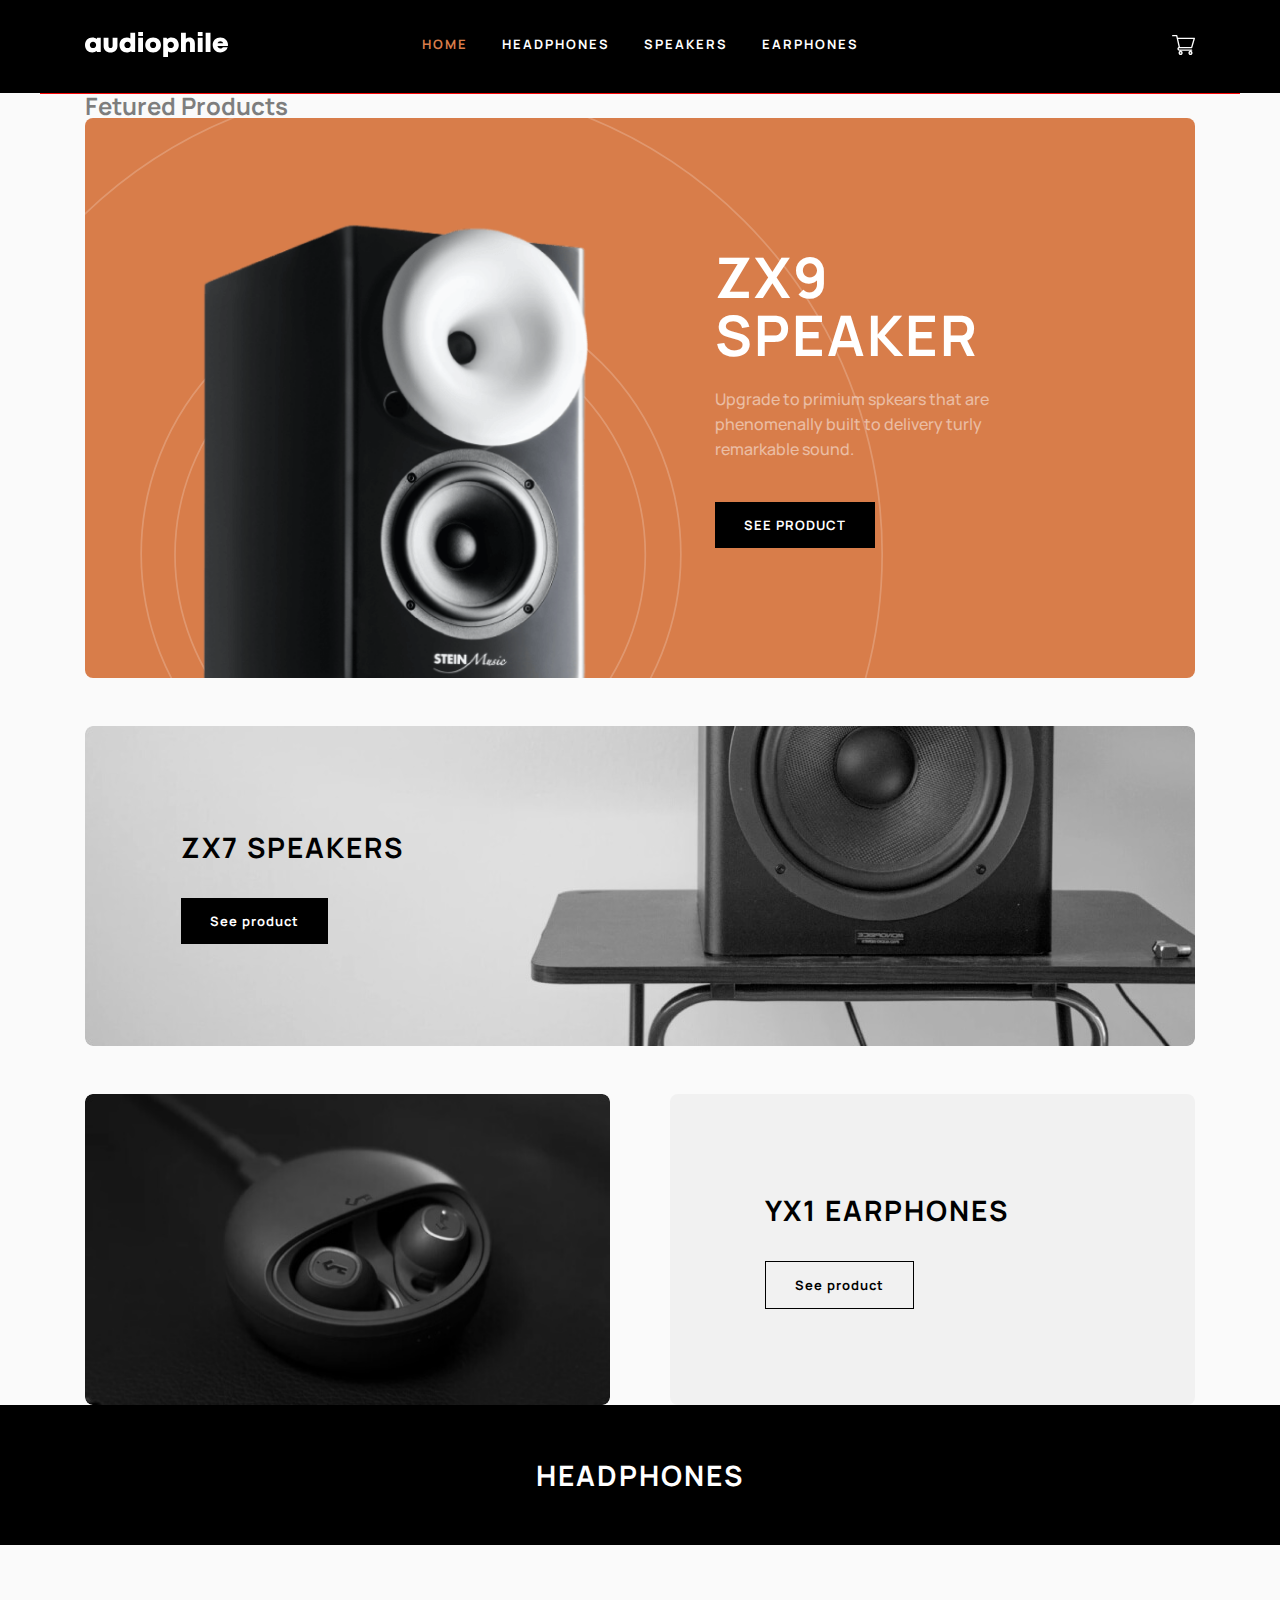
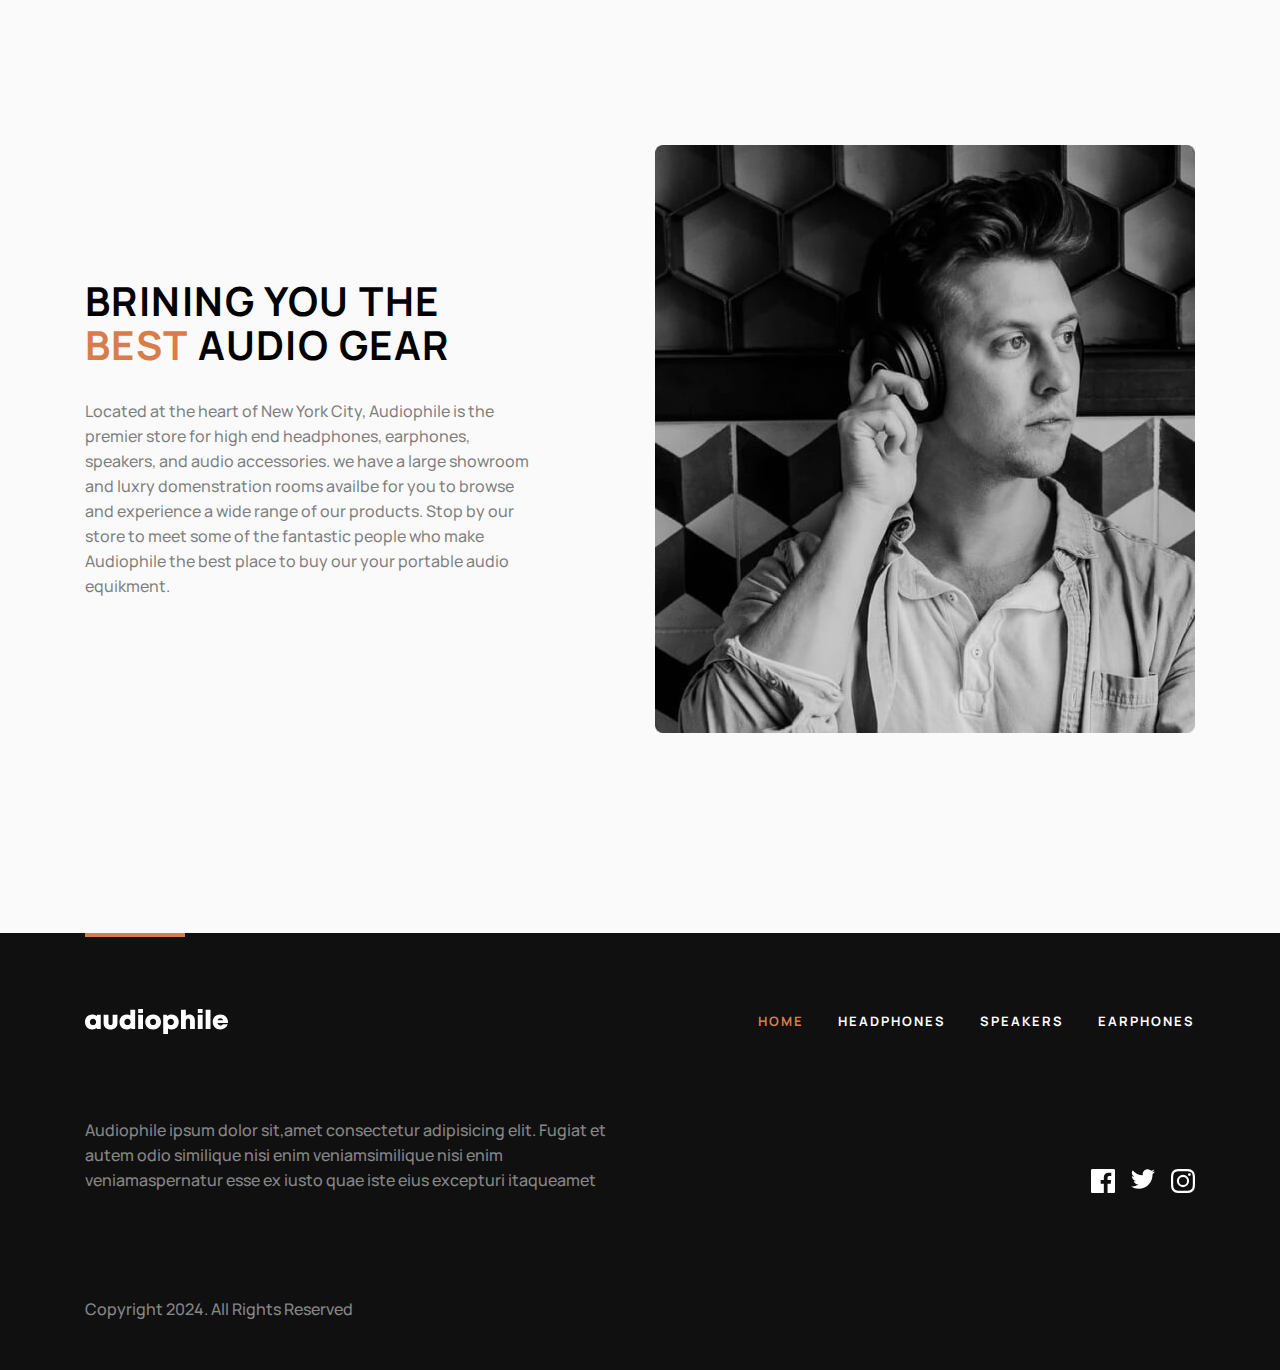
==== commit 0323f4a0: "Update header__cart-card styles for small and big screens" ====
--- a/index.html
+++ b/index.html
@@ -84,7 +84,7 @@
         <div class="header__cart-inner">
           <!-- CART-CARD -->
           <div class="container">
-            <section class="cart-card">
+            <section class="header__cart-card cart-card">
               <header class="cart-card__header">
                 <h3 class="cart-card__heading">Cart (3)</h3>
                 <button class="cart-card__remove-items-button" type="button">Remove all</button>
@@ -293,7 +293,7 @@
     </div>
   </footer>
 
-  <div class="overlay overlay--shown"></div>
+  <div class="overlay"></div>
   <script src="js/main.js"></script>
 </body>
 
--- a/css/main.css
+++ b/css/main.css
@@ -404,6 +404,7 @@
 .overlay--shown {
   display: block;
   position: fixed;
+  z-index: 90;
   width: 100%;
   height: 100%;
   top: 0;
@@ -1637,6 +1638,20 @@
   width: 23px;
   height: 20px;
 }
+.header__cart-card {
+  padding: 16px;
+  margin-left: calc(var(--container-padding) * -1);
+  margin-right: calc(var(--container-padding) * -1);
+}
+@media only screen and (min-width: 23.475rem) {
+  .header__cart-card {
+    padding: 32px;
+    max-width: 23.475rem;
+    margin-left: auto;
+    margin-right: 0;
+    border-radius: 8px;
+  }
+}
 .header__cart {
   flex-shrink: 0;
 }
@@ -1654,8 +1669,19 @@
   display: block;
   position: absolute;
   z-index: 1;
-  top: calc(100% + 24px);
+  top: 100%;
   right: 0;
+  width: 100%;
+}
+@media only screen and (min-width: 23.475rem) {
+  .header--cart-open .header__cart-inner {
+    top: calc(100% + 24px);
+  }
+}
+@media only screen and (min-width: 992px) {
+  .header--cart-open .header__cart-inner {
+    top: calc(100% + 32px);
+  }
 }
 .header--menu-open, .header--cart-open {
   z-index: 99;
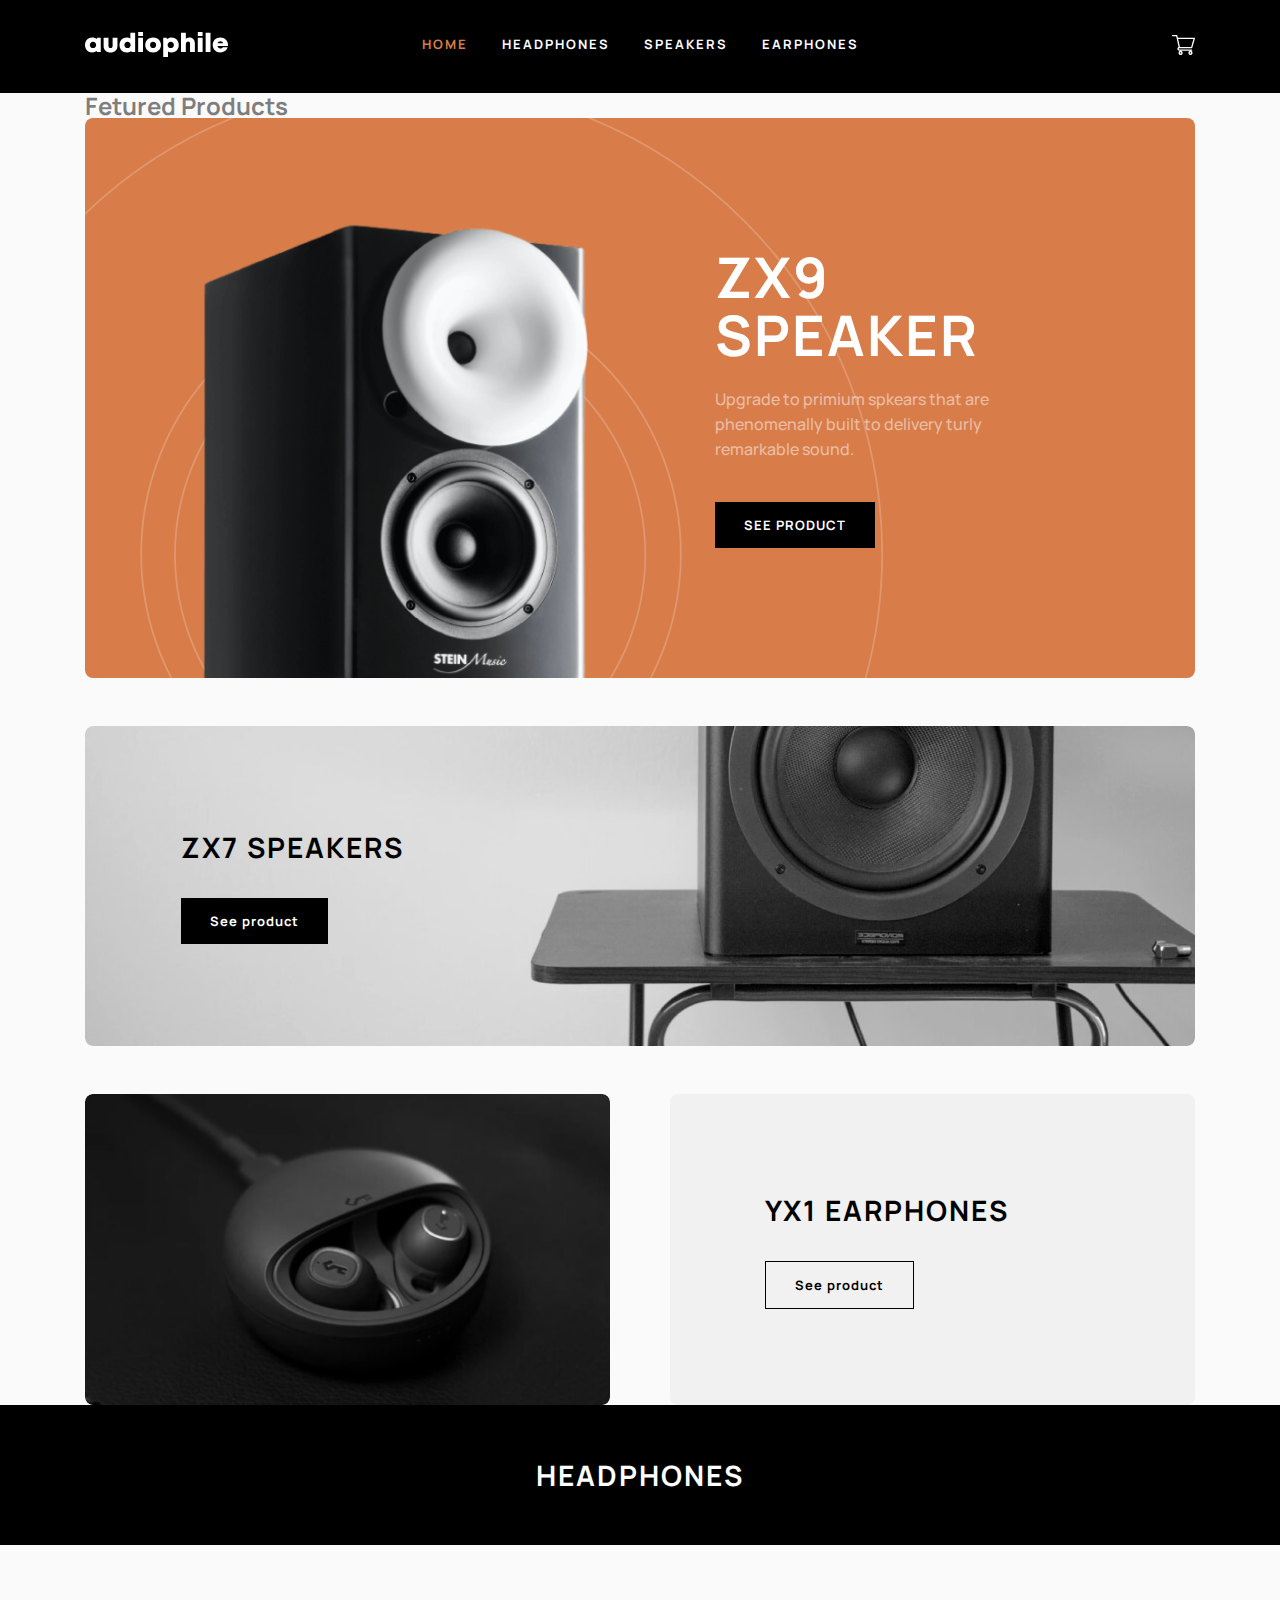
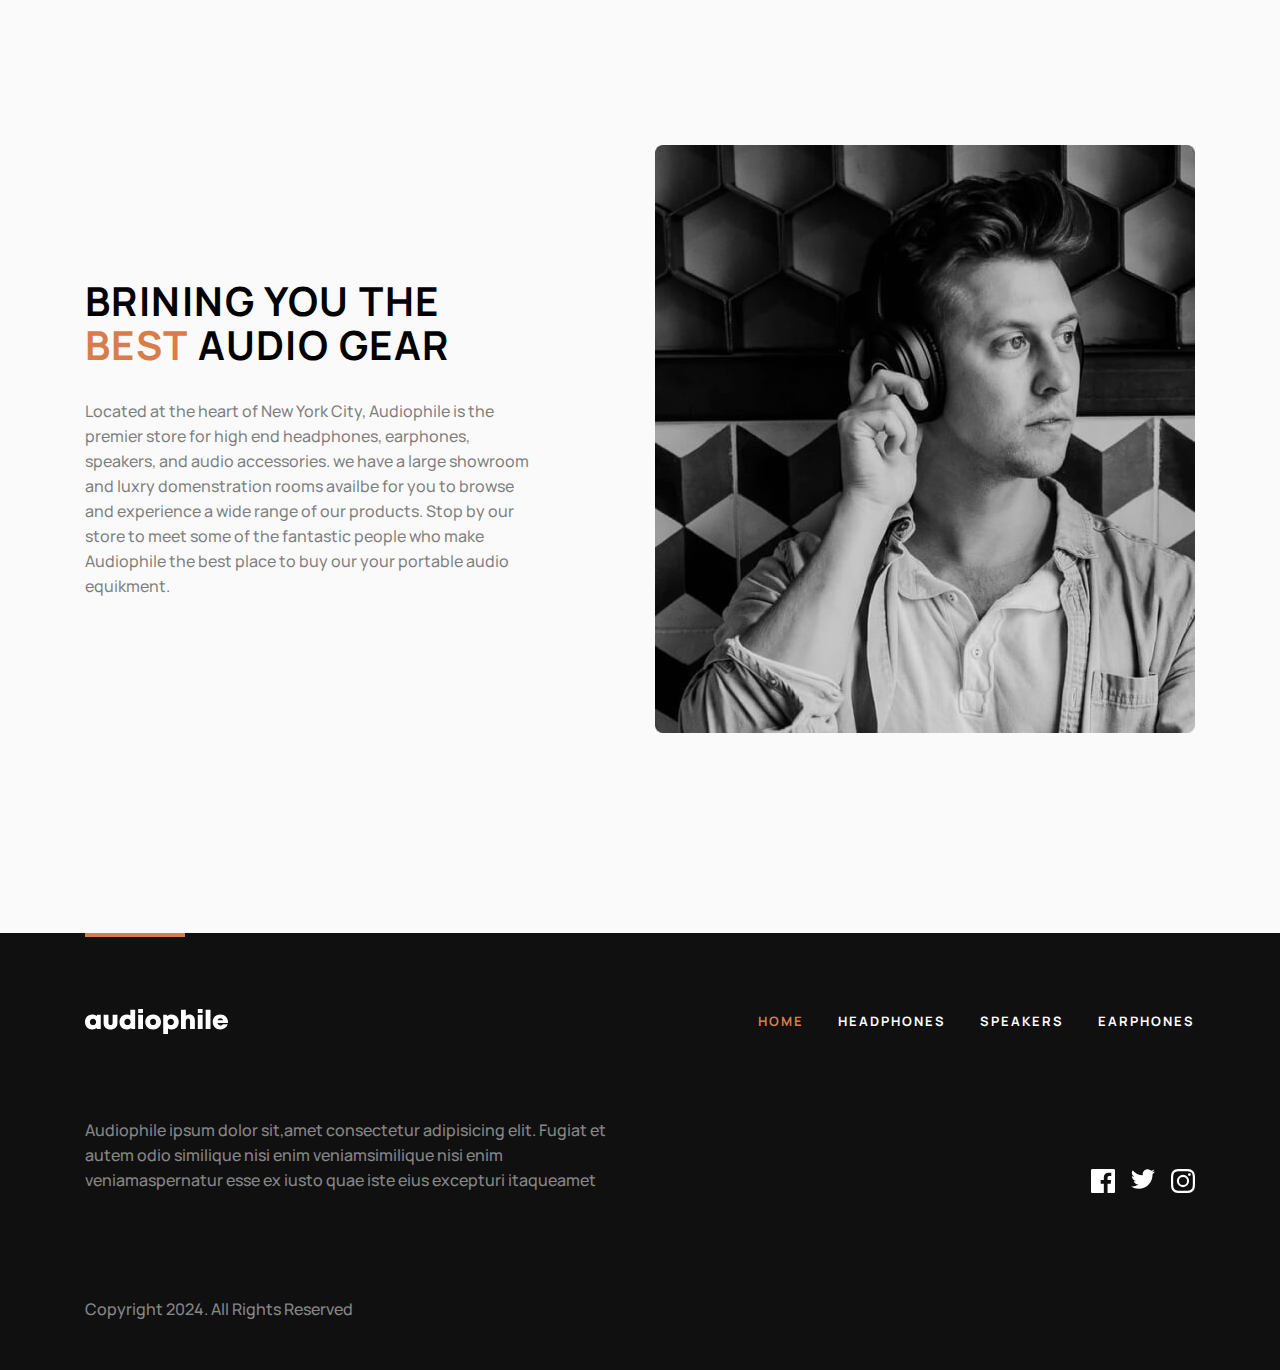
==== commit c9de857d: "overlay block delete , header pseudo element name overlay constructors" ====
--- a/index.html
+++ b/index.html
@@ -293,7 +293,6 @@
     </div>
   </footer>
 
-  <div class="overlay"></div>
   <script src="js/main.js"></script>
 </body>
 
--- a/css/main.css
+++ b/css/main.css
@@ -20,6 +20,7 @@
   font-display: swap;
 }
 /*EFFECT*/
+/* BREAKPOINT */
 /* CUSTOM PROPS */
 :root {
   --color-brown: #d87d4a;
@@ -398,20 +399,6 @@
   display: block;
 }
 
-.overlay {
-  display: none;
-}
-.overlay--shown {
-  display: block;
-  position: fixed;
-  z-index: 90;
-  width: 100%;
-  height: 100%;
-  top: 0;
-  left: 0;
-  background-color: rgba(0, 0, 0, 0.5);
-}
-
 /* MAIN-CONTENT */
 .main-content {
   flex-grow: 1;
@@ -446,7 +433,7 @@
   line-height: 111.111%;
   letter-spacing: 0.08038rem;
 }
-@media only screen and (min-width: 768px) {
+@media only screen and (min-width: 48em) {
   .product-info--hero .product-info__title {
     font-size: 3.5rem;
     line-height: 103.571%;
@@ -456,7 +443,7 @@
 .product-info__title .product-info--category-page {
   margin-bottom: 24px;
 }
-@media only screen and (min-width: 768px) {
+@media only screen and (min-width: 48em) {
   .product-info__title .product-info--category-page {
     margin-bottom: 32px;
     font-size: 2.5rem;
@@ -467,13 +454,13 @@
 .product-info--product-page .product-info__title {
   margin-bottom: 24px;
 }
-@media only screen and (min-width: 768px) {
+@media only screen and (min-width: 48em) {
   .product-info--product-page .product-info__title {
     margin-bottom: 32px;
     line-height: 114.286%;
   }
 }
-@media only screen and (min-width: 992px) {
+@media only screen and (min-width: 62em) {
   .product-info--product-page .product-info__title {
     font-size: 2.5rem;
     line-height: 11%;
@@ -496,7 +483,7 @@
 .product-info--hero .product-info__new {
   margin-bottom: 16px;
 }
-@media only screen and (min-width: 768px) {
+@media only screen and (min-width: 48em) {
   .product-info--hero .product-info__new {
     margin-bottom: 24px;
   }
@@ -504,7 +491,7 @@
 .product-info--category-page .product-info__new {
   margin-bottom: 24px;
 }
-@media only screen and (min-width: 768px) {
+@media only screen and (min-width: 48em) {
   .product-info--category-page .product-info__new {
     margin-bottom: 16px;
   }
@@ -512,7 +499,7 @@
 .product-info--product-page .product-info__new {
   margin-bottom: 24px;
 }
-@media only screen and (min-width: 768px) {
+@media only screen and (min-width: 48em) {
   .product-info--product-page .product-info__new {
     margin-bottom: 16px;
   }
@@ -526,7 +513,7 @@
 .product-info--hero .product-info__text {
   margin-bottom: 28px;
 }
-@media only screen and (min-width: 768px) {
+@media only screen and (min-width: 48em) {
   .product-info--hero .product-info__text {
     margin-bottom: 40px;
   }
@@ -534,7 +521,7 @@
 .product-info__text .product-info--category-page {
   margin-bottom: 24px;
 }
-@media only screen and (min-width: 768px) {
+@media only screen and (min-width: 48em) {
   .product-info__text .product-info--category-page {
     margin-bottom: 32px;
     font-size: 2.5rem;
@@ -557,7 +544,7 @@
   gap: 8px;
   margin-bottom: 32px;
 }
-@media only screen and (min-width: 992px) {
+@media only screen and (min-width: 62em) {
   .product-info__price--wrapper {
     margin-bottom: 48px;
   }
@@ -570,7 +557,7 @@
 .product-info--center .product-info__actions {
   justify-content: center;
 }
-@media only screen and (min-width: 992px) {
+@media only screen and (min-width: 62em) {
   .product-info--center .product-info__actions {
     justify-content: flex-start;
   }
@@ -583,12 +570,12 @@
 .product--category-page {
   gap: 32px;
 }
-@media only screen and (min-width: 768px) {
+@media only screen and (min-width: 48em) {
   .product--category-page {
     gap: 42px;
   }
 }
-@media only screen and (min-width: 992px) {
+@media only screen and (min-width: 62em) {
   .product--category-page {
     grid-template-columns: 1fr 1fr;
     gap: 125px;
@@ -603,7 +590,7 @@
     gap: 70px;
   }
 }
-@media only screen and (min-width: 992px) {
+@media only screen and (min-width: 62em) {
   .product--product-page {
     grid-template-columns: 1fr 1fr;
     gap: 125px;
@@ -615,7 +602,7 @@
   position: relative;
   z-index: -1;
 }
-@media only screen and (min-width: 992px) {
+@media only screen and (min-width: 62em) {
   .product:nth-child(even) .product__img-wrapper {
     order: 1;
   }
@@ -626,7 +613,7 @@
   border-radius: 8px;
   background-color: #f1f1f1;
 }
-@media only screen and (min-width: 992px) {
+@media only screen and (min-width: 62em) {
   .product--category-page .product__img-wrapper {
     height: 560px;
   }
@@ -642,7 +629,7 @@
     height: 480px;
   }
 }
-@media only screen and (min-width: 992px) {
+@media only screen and (min-width: 62em) {
   .product--product-page .product__img-wrapper {
     height: 560px;
   }
@@ -661,7 +648,7 @@
   opacity: 0.1521;
   filter: blur(21.7462539673px);
 }
-@media only screen and (min-width: 992px) {
+@media only screen and (min-width: 62em) {
   .product--category-page .product__img-wrapper::after {
     width: 262px;
     height: 56px;
@@ -687,7 +674,7 @@
     bottom: 35px;
   }
 }
-@media only screen and (min-width: 992px) {
+@media only screen and (min-width: 62em) {
   .product--product-page .product__img-wrapper::after {
     width: 262px;
     height: 56px;
@@ -703,7 +690,7 @@
   width: 244px;
   object-fit: contain;
 }
-@media only screen and (min-width: 992px) {
+@media only screen and (min-width: 62em) {
   .product--category-page .product__img {
     width: 372px;
     height: 389px;
@@ -714,7 +701,7 @@
   width: 193px;
   object-fit: contain;
 }
-@media only screen and (min-width: 992px) {
+@media only screen and (min-width: 62em) {
   .product--product-page .product__img {
     width: 372px;
     height: 389px;
@@ -752,12 +739,12 @@
   padding: 0;
   list-style: none;
 }
-@media only screen and (min-width: 768px) {
+@media only screen and (min-width: 48em) {
   .category-products {
     padding-top: 120px;
   }
 }
-@media only screen and (min-width: 992px) {
+@media only screen and (min-width: 62em) {
   .category-products {
     padding-top: 160px;
     padding-bottom: 160px;
@@ -786,7 +773,7 @@
   border-radius: 8px;
   background-color: #f1f1f1;
 }
-@media only screen and (min-width: 992px) {
+@media only screen and (min-width: 62em) {
   .category-card::before {
     height: 204px;
   }
@@ -805,7 +792,7 @@
   opacity: 1;
   filter: blur(21.7462539673px);
 }
-@media only screen and (min-width: 992px) {
+@media only screen and (min-width: 62em) {
   .category-card::after {
     width: 122px;
     height: 18px;
@@ -821,7 +808,7 @@
   text-transform: uppercase;
   color: var(--color-dark);
 }
-@media only screen and (min-width: 992px) {
+@media only screen and (min-width: 62em) {
   .category-card__title {
     font-size: 1.125rem;
     letter-spacing: 0.0804rem;
@@ -836,7 +823,7 @@
   object-fit: contain;
   margin-bottom: 36px;
 }
-@media only screen and (min-width: 992px) {
+@media only screen and (min-width: 62em) {
   .category-card__img {
     width: 125px;
     height: 160px;
@@ -849,13 +836,13 @@
   list-style: none;
   gap: 16px;
 }
-@media only screen and (min-width: 768px) {
+@media only screen and (min-width: 48em) {
   .category-cards__list {
     grid-template-columns: repeat(3, 1fr);
     gap: 10px;
   }
 }
-@media only screen and (min-width: 992px) {
+@media only screen and (min-width: 62em) {
   .category-cards__list {
     gap: 30px;
   }
@@ -867,12 +854,12 @@
   padding: 0;
   list-style: none;
 }
-@media only screen and (min-width: 768px) {
+@media only screen and (min-width: 48em) {
   .featured-products__list {
     gap: 32px;
   }
 }
-@media only screen and (min-width: 992px) {
+@media only screen and (min-width: 62em) {
   .featured-products__list {
     gap: 48px;
   }
@@ -892,14 +879,14 @@
   text-align: center;
   overflow: hidden;
 }
-@media only screen and (min-width: 768px) {
+@media only screen and (min-width: 48em) {
   .featured-products-circle {
     padding: 52px 64px 64px;
     background-size: 944px 944px;
     background-position: center top -288px;
   }
 }
-@media only screen and (min-width: 992px) {
+@media only screen and (min-width: 62em) {
   .featured-products-circle {
     height: 560px;
     grid-template-columns: 1fr 1fr;
@@ -920,28 +907,28 @@
   object-fit: contain;
   margin-bottom: 32px;
 }
-@media only screen and (min-width: 768px) {
+@media only screen and (min-width: 48em) {
   .featured-products-circle__img {
     width: 237px;
     height: 237px;
     margin-bottom: 64px;
   }
 }
-@media only screen and (min-width: 768px) {
+@media only screen and (min-width: 48em) {
   .featured-products-circle__img {
     width: 237px;
     height: 237px;
     margin-bottom: 64px;
   }
 }
-@media only screen and (min-width: 992px) {
+@media only screen and (min-width: 62em) {
   .featured-products-circle__img {
     width: 493px;
     height: auto;
     margin-bottom: 0;
   }
 }
-@media only screen and (min-width: 74.375rem) {
+@media only screen and (min-width: 74.375em) {
   .featured-products-circle__img {
     margin-bottom: -120px;
   }
@@ -954,7 +941,7 @@
   text-transform: uppercase;
   margin-bottom: 24px;
 }
-@media only screen and (min-width: 992px) {
+@media only screen and (min-width: 62em) {
   .featured-products-circle__title {
     font-size: 3.5rem;
     line-height: 103.571%;
@@ -965,7 +952,7 @@
   margin-bottom: 24px;
   color: rgba(255, 255, 255, 0.5);
 }
-@media only screen and (min-width: 768px) {
+@media only screen and (min-width: 48em) {
   .featured-products-circle__text {
     margin-bottom: 40px;
   }
@@ -991,30 +978,30 @@
     background-image: url("../img/featured-product-bg-mobile@2x.jpg");
   }
 }
-@media only screen and (min-width: 768px) {
+@media only screen and (min-width: 48em) {
   .featured-product-bg {
     padding: 64px;
     background-image: url("../img/featured-product-bg-tablet.jpg");
   }
 }
-@media only screen and (min-width: 768px) and (-webkit-min-device-pixel-ratio: 2), only screen and (min-width: 768px) and (min--moz-device-pixel-ratio: 2), only screen and (min-width: 768px) and (-o-min-device-pixel-ratio: 2/1), only screen and (min-width: 768px) and (min-device-pixel-ratio: 2), only screen and (min-width: 768px) and (min-resolution: 192dpi), only screen and (min-width: 768px) and (min-resolution: 2dppx) {
+@media only screen and (min-width: 48em) and (-webkit-min-device-pixel-ratio: 2), only screen and (min-width: 48em) and (min--moz-device-pixel-ratio: 2), only screen and (min-width: 48em) and (-o-min-device-pixel-ratio: 2/1), only screen and (min-width: 48em) and (min-device-pixel-ratio: 2), only screen and (min-width: 48em) and (min-resolution: 192dpi), only screen and (min-width: 48em) and (min-resolution: 2dppx) {
   .featured-product-bg {
     background-image: url("../img/featured-product-bg-tablet@2x.jpg");
   }
 }
-@media only screen and (min-width: 992px) {
+@media only screen and (min-width: 62em) {
   .featured-product-bg {
     padding: 64px 96px;
     background-image: url("../img/featured-product-bg-desktop.jpg");
     background-position: center center;
   }
 }
-@media only screen and (min-width: 992px) and (-webkit-min-device-pixel-ratio: 2), only screen and (min-width: 992px) and (min--moz-device-pixel-ratio: 2), only screen and (min-width: 992px) and (-o-min-device-pixel-ratio: 2/1), only screen and (min-width: 992px) and (min-device-pixel-ratio: 2), only screen and (min-width: 992px) and (min-resolution: 192dpi), only screen and (min-width: 992px) and (min-resolution: 2dppx) {
+@media only screen and (min-width: 62em) and (-webkit-min-device-pixel-ratio: 2), only screen and (min-width: 62em) and (min--moz-device-pixel-ratio: 2), only screen and (min-width: 62em) and (-o-min-device-pixel-ratio: 2/1), only screen and (min-width: 62em) and (min-device-pixel-ratio: 2), only screen and (min-width: 62em) and (min-resolution: 192dpi), only screen and (min-width: 62em) and (min-resolution: 2dppx) {
   .featured-product-bg {
     background-image: url("../img/featured-product-bg-desktop@2x.jpg");
   }
 }
-@media only screen and (min-width: 768px) {
+@media only screen and (min-width: 48em) {
   .featured-product-bg__content {
     max-width: 50%;
   }
@@ -1033,13 +1020,13 @@
   display: grid;
   gap: 24px;
 }
-@media only screen and (min-width: 768px) {
+@media only screen and (min-width: 48em) {
   .featured-product-cards {
     grid-template-columns: repeat(2, 1fr);
     gap: 12px;
   }
 }
-@media only screen and (min-width: 992px) {
+@media only screen and (min-width: 62em) {
   .featured-product-cards {
     gap: 60px;
   }
@@ -1056,13 +1043,13 @@
   gap: 32px;
   padding: 24px;
 }
-@media only screen and (min-width: 768px) {
+@media only screen and (min-width: 48em) {
   .featured-product-cards__card {
     height: 100%;
     padding: 40px;
   }
 }
-@media only screen and (min-width: 992px) {
+@media only screen and (min-width: 62em) {
   .featured-product-cards__card {
     padding: 40px 95px;
   }
@@ -1081,7 +1068,7 @@
   object-fit: cover;
   overflow: hidden;
 }
-@media only screen and (min-width: 768px) {
+@media only screen and (min-width: 48em) {
   .featured-product-cards__img {
     height: 100%;
   }
@@ -1092,7 +1079,7 @@
   padding-bottom: 60px;
   text-align: center;
 }
-@media only screen and (min-width: 992px) {
+@media only screen and (min-width: 62em) {
   .similar-products {
     padding-bottom: 80px;
     padding-top: 80px;
@@ -1107,19 +1094,19 @@
   text-transform: uppercase;
   margin-bottom: 40px;
 }
-@media only screen and (min-width: 768px) {
+@media only screen and (min-width: 48em) {
   .similar-products__heading {
     font-size: 2rem;
     line-height: 112.5%;
     letter-spacing: 0.0714rem;
   }
 }
-@media only screen and (min-width: 768px) {
+@media only screen and (min-width: 48em) {
   .similar-products__heading {
     margin-bottom: 56px;
   }
 }
-@media only screen and (min-width: 992px) {
+@media only screen and (min-width: 62em) {
   .similar-products__heading {
     margin-bottom: 64px;
   }
@@ -1130,12 +1117,12 @@
   padding: 0;
   list-style: none;
 }
-@media only screen and (min-width: 768px) {
+@media only screen and (min-width: 48em) {
   .similar-products__list {
     grid-template-columns: repeat(3, 1fr);
   }
 }
-@media only screen and (min-width: 992px) {
+@media only screen and (min-width: 62em) {
   .similar-products__list {
     gap: 56px 30px;
   }
@@ -1164,7 +1151,7 @@
   margin-bottom: 32px;
   padding: 12px;
 }
-@media only screen and (min-width: 768px) {
+@media only screen and (min-width: 48em) {
   .similar-products__item-img-wrapper {
     height: 318px;
     margin-bottom: 40px;
@@ -1175,7 +1162,7 @@
   height: 96px;
   object-fit: contain;
 }
-@media only screen and (min-width: 768px) {
+@media only screen and (min-width: 48em) {
   .similar-products__item-img {
     width: 190px;
     height: 200px;
@@ -1187,12 +1174,12 @@
   align-items: start;
   gap: 88px;
 }
-@media only screen and (min-width: 768px) {
+@media only screen and (min-width: 48em) {
   .product-features-contents__container {
     gap: 120px;
   }
 }
-@media only screen and (min-width: 992px) {
+@media only screen and (min-width: 62em) {
   .product-features-contents__container {
     grid-template-columns: minmax(39.6875rem, 1fr) minmax(21.875rem, 1fr);
     gap: 125px;
@@ -1208,14 +1195,14 @@
   text-transform: uppercase;
   margin-bottom: 24px;
 }
-@media only screen and (min-width: 768px) {
+@media only screen and (min-width: 48em) {
   .product-features__heading {
     font-size: 2rem;
     line-height: 112.5%;
     letter-spacing: 0.0714rem;
   }
 }
-@media only screen and (min-width: 992px) {
+@media only screen and (min-width: 62em) {
   .product-features__heading {
     margin-bottom: 32px;
   }
@@ -1228,12 +1215,12 @@
   display: grid;
   gap: 24px 12px;
 }
-@media only screen and (min-width: 768px) {
+@media only screen and (min-width: 48em) {
   .product-contents {
     grid-template-columns: repeat(2, 1fr);
   }
 }
-@media only screen and (min-width: 992px) {
+@media only screen and (min-width: 62em) {
   .product-contents {
     grid-template-columns: none;
     gap: 32px;
@@ -1247,7 +1234,7 @@
   color: var(--color-dark);
   text-transform: uppercase;
 }
-@media only screen and (min-width: 768px) {
+@media only screen and (min-width: 48em) {
   .product-contents__heading {
     font-size: 2rem;
     line-height: 112.5%;
@@ -1276,24 +1263,24 @@
   display: grid;
   gap: 20px 18px;
 }
-@media only screen and (min-width: 768px) {
+@media only screen and (min-width: 48em) {
   .product-images__grid {
     grid-template-columns: 3fr 5fr;
     grid-template-rows: repeat(2, 174px);
   }
 }
-@media only screen and (min-width: 992px) {
+@media only screen and (min-width: 62em) {
   .product-images__grid {
     grid-template-columns: 3fr 4fr;
     grid-template-rows: repeat(2, 280px);
   }
 }
-@media only screen and (min-width: 74.375rem) {
+@media only screen and (min-width: 74.375em) {
   .product-images__grid {
     grid-template-columns: minmax(27.8125rem, 1fr) minmax(39.6875rem, 1fr);
   }
 }
-@media only screen and (min-width: 768px) {
+@media only screen and (min-width: 48em) {
   .product-images__item:nth-child(1) {
     grid-column: 1/2;
     grid-row: 1/2;
@@ -1530,14 +1517,7 @@
 .header {
   position: relative;
   z-index: 1;
-  padding-top: 32px;
-  padding-bottom: 32px;
   background-color: var(--color-dark);
-}
-@media only screen and (min-width: 992px) {
-  .header {
-    padding-bottom: 36px;
-  }
 }
 .header--absolute {
   position: absolute;
@@ -1553,38 +1533,56 @@
   top: 100%;
   left: 0;
   right: 0;
-  background-color: rgb(249, 7, 7);
-}
-@media only screen and (min-width: 768px) {
+  background-color: rgba(255, 255, 255, 0.104);
+}
+@media only screen and (min-width: 48em) {
   .header::after {
     left: var(--container-padding);
     right: var(--container-padding);
+  }
+}
+.header--menu-open::before, .header--cart-open::before {
+  position: fixed;
+  z-index: -1;
+  width: 100%;
+  height: 100%;
+  top: 0;
+  left: 0;
+  background-color: rgba(0, 0, 0, 0.5);
+  content: "";
+}
+@media only screen and (min-width: 62em) {
+  .header--menu-open::before {
+    display: none;
   }
 }
 .header__container {
   display: flex;
   align-items: center;
   justify-content: space-between;
+  padding-top: 32px;
+  padding-bottom: 32px;
   gap: 16px;
 }
-@media only screen and (min-width: 768px) {
+@media only screen and (min-width: 48em) {
   .header__container {
     justify-content: flex-start;
     gap: 42px;
   }
 }
-@media only screen and (min-width: 992px) {
+@media only screen and (min-width: 62em) {
   .header__container {
     justify-content: space-between;
     gap: 42px;
-  }
-}
-@media only screen and (min-width: 768px) {
+    padding-bottom: 36px;
+  }
+}
+@media only screen and (min-width: 48em) {
   .header__logo {
     margin-right: auto;
   }
 }
-@media only screen and (min-width: 992px) {
+@media only screen and (min-width: 62em) {
   .header__logo {
     margin-right: 0;
   }
@@ -1592,7 +1590,7 @@
 .header__sitenav {
   display: none;
 }
-@media only screen and (min-width: 992px) {
+@media only screen and (min-width: 62em) {
   .header__sitenav {
     display: block;
   }
@@ -1612,7 +1610,7 @@
   border-radius: 0 0 8px 8px;
   background-color: var(--color-white);
 }
-@media only screen and (min-width: 992px) {
+@media only screen and (min-width: 62em) {
   .header__menu-inner {
     display: block;
   }
@@ -1655,7 +1653,7 @@
 .header__cart {
   flex-shrink: 0;
 }
-@media only screen and (min-width: 992px) {
+@media only screen and (min-width: 62em) {
   .header__cart {
     display: flex;
     justify-content: flex-end;
@@ -1678,13 +1676,10 @@
     top: calc(100% + 24px);
   }
 }
-@media only screen and (min-width: 992px) {
+@media only screen and (min-width: 62em) {
   .header--cart-open .header__cart-inner {
     top: calc(100% + 32px);
   }
-}
-.header--menu-open, .header--cart-open {
-  z-index: 99;
 }
 
 .haeder__menu {
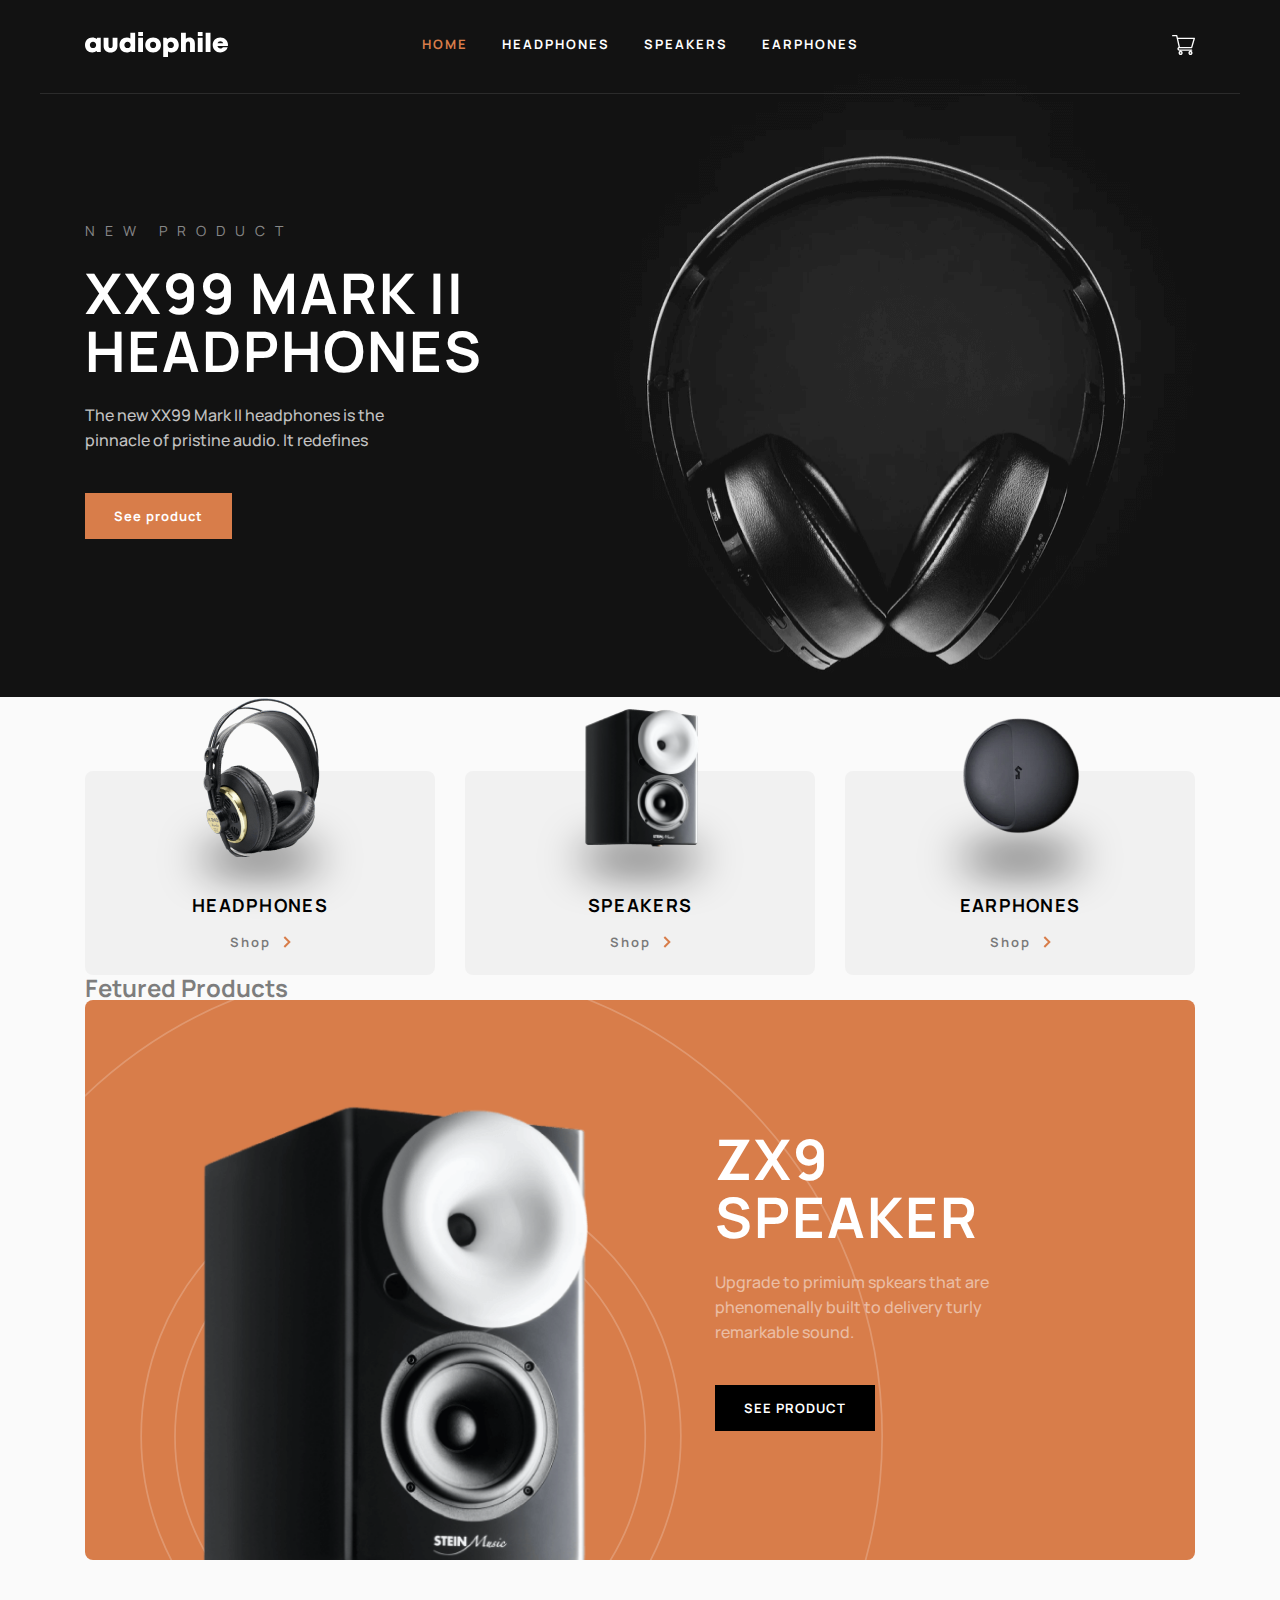
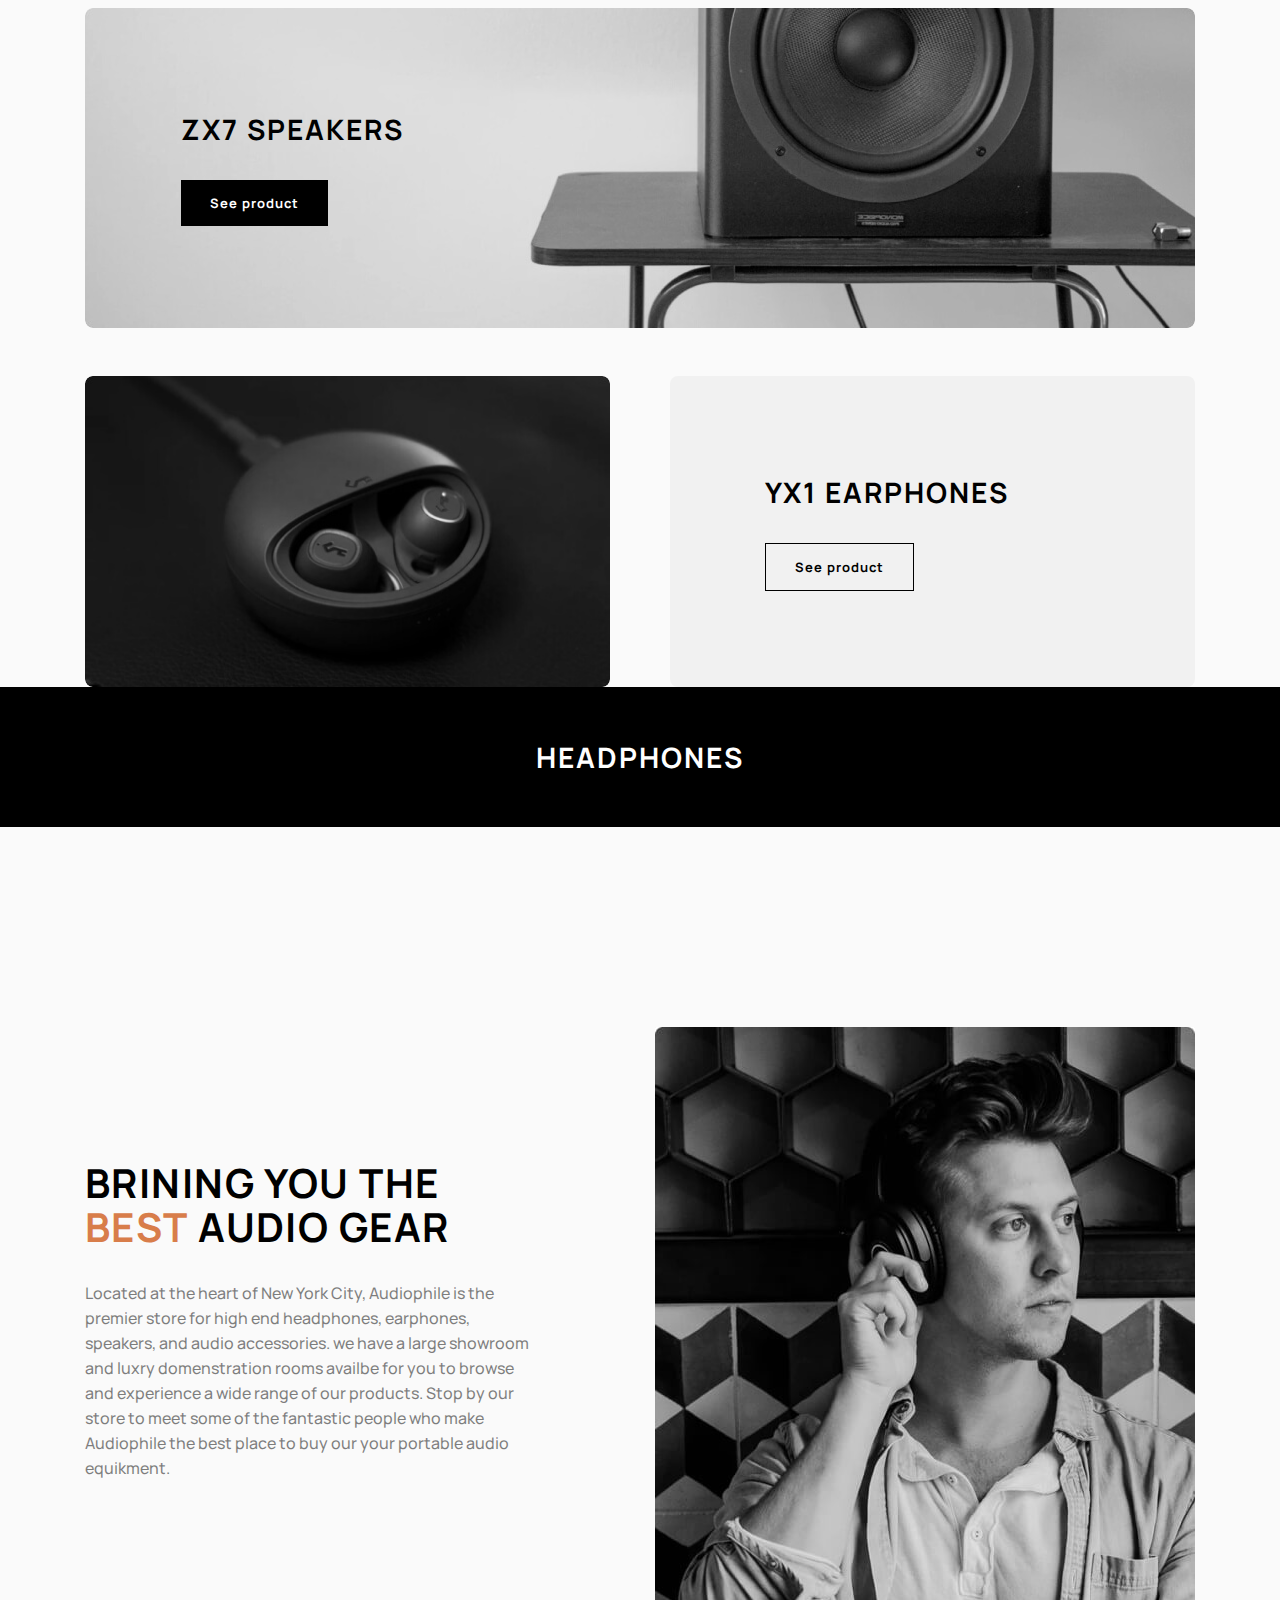
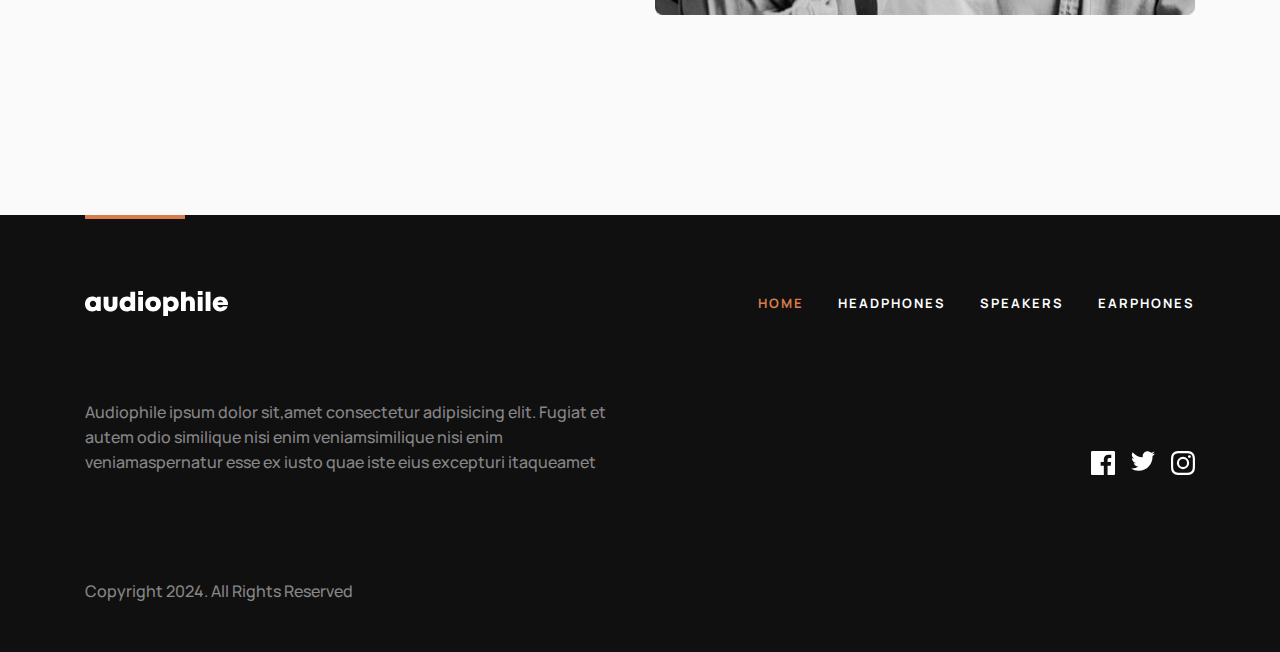
==== commit bb250cb1: "Add header-hero" ====
--- a/index.html
+++ b/index.html
@@ -12,145 +12,188 @@
 </head>
 <body>
   <!-- HEADER -->
-  <header class="header">
-    <div class="header__container container">
-      <!-- HEADER-MENU -->
-      <div class="haeder__menu">
-        <button class="header__toggler" type="button" data-target="menu" aria-label="Toogle categories menu">
-          <svg class="header__toggler-icon" xmlns="http://www.w3.org/2000/svg" width="16" height="15" fill="none" aria-hidden="true" focusable="false">
-            <g fill="currentColor">
-              <path d="M0 0h16v3H0zM0 6h16v3H0zM0 12h16v3H0z" />
-            </g>
-          </svg>
-        </button>
-        <div class="header__menu-inner">
-          <div class="container">
-            <!-- CATEGORY-CARDS -->
-            <section class="container">
-              <div class="category-cards">
-                <h2 class="visually-hidden">Product categories</h2>
-                <ul class="category-cards__list" role="list">
-                  <li class="category-cards__item category-card" role="listitem">
-                    <h3 class="category-card__title">Headphones</h3>
-                    <img src="./img/category-img-headphones.png" alt="Headphones sample" class="category-card__img" srcset="./img/category-img-headphones.png 1x, ./img/category-img-headphones@2.png 2x" width="103" height="104">
-                    <a href="category-headphones.html" class="arrow-link arro-link--stretched">Shop</a>
-                  </li>
-                  <li class="category-cards__item category-card" role="listitem">
-                    <h3 class="category-card__title">Speakers</h3>
-                    <img src="./img/category-img-speakers.png" alt="Speakers sample" class="category-card__img" srcset="./img/category-img-speakers.png 1x, ./img/category-img-speakers@2.png 2x" width="103" height="104">
-                    <a href="category-speakers.html" class="arrow-link arro-link--stretched">Shop</a>
-                  </li>
-                  <li class="category-cards__item category-card" role="listitem">
-                    <h3 class="category-card__title">Earphones</h3>
-                    <img src="./img/category-img-earphones.png" alt="Earphones sample" class="category-card__img" srcset="./img/category-img-earphones.png 1x, ./img/category-img-earphones@2.png 2x" width="103" height="104">
-                    <a href="category-earphones.html" class="arrow-link arro-link--stretched">Shop</a>
-                  </li>
-                </ul>
-              </div>
-            </section>
+  <div class="header-hero">
+    <header class="header header--absolute">
+      <div class="header__container container">
+        <!-- HEADER-MENU -->
+        <div class="haeder__menu">
+          <button class="header__toggler" type="button" data-target="menu" aria-label="Toogle categories menu">
+            <svg class="header__toggler-icon" xmlns="http://www.w3.org/2000/svg" width="16" height="15" fill="none" aria-hidden="true" focusable="false">
+              <g fill="currentColor">
+                <path d="M0 0h16v3H0zM0 6h16v3H0zM0 12h16v3H0z" />
+              </g>
+            </svg>
+          </button>
+          <div class="header__menu-inner">
+            <div class="container">
+              <!-- CATEGORY-CARDS -->
+              <section class="container">
+                <div class="category-cards">
+                  <h2 class="visually-hidden">Product categories</h2>
+                  <ul class="category-cards__list" role="list">
+                    <li class="category-cards__item category-card" role="listitem">
+                      <h3 class="category-card__title">Headphones</h3>
+                      <img src="./img/category-img-headphones.png" alt="Headphones sample" class="category-card__img" srcset="./img/category-img-headphones.png 1x, ./img/category-img-headphones@2.png 2x" width="103" height="104">
+                      <a href="category-headphones.html" class="arrow-link arro-link--stretched">Shop</a>
+                    </li>
+                    <li class="category-cards__item category-card" role="listitem">
+                      <h3 class="category-card__title">Speakers</h3>
+                      <img src="./img/category-img-speakers.png" alt="Speakers sample" class="category-card__img" srcset="./img/category-img-speakers.png 1x, ./img/category-img-speakers@2.png 2x" width="103" height="104">
+                      <a href="category-speakers.html" class="arrow-link arro-link--stretched">Shop</a>
+                    </li>
+                    <li class="category-cards__item category-card" role="listitem">
+                      <h3 class="category-card__title">Earphones</h3>
+                      <img src="./img/category-img-earphones.png" alt="Earphones sample" class="category-card__img" srcset="./img/category-img-earphones.png 1x, ./img/category-img-earphones@2.png 2x" width="103" height="104">
+                      <a href="category-earphones.html" class="arrow-link arro-link--stretched">Shop</a>
+                    </li>
+                  </ul>
+                </div>
+              </section>
+            </div>
           </div>
         </div>
-      </div>
-      <!-- LOGO -->
-      <a href="index.html" class="header__logo logo" aria-label="Go to home page">
-        <img src="img/logo.svg" alt="Audiophile logo" class="logo__img" width="143" height="25">
-      </a>
-      <!-- SITE-NAV -->
-      <nav class="header__sitenav sitenav">
-        <ul class="sitenav__list" role="list">
-          <li class="sitenav__item sitenav__item--active" role="listitem">
-            <a href="index.html" class="sitenav__link">Home</a>
-          </li>
-          <li class="sitenav__item" role="listitem">
-            <a href="category-headphones.html" class="sitenav__link">Headphones</a>
-          </li>
-          <li class="sitenav__item" role="listitem">
-            <a href="category-speakers.html" class="sitenav__link">Speakers</a>
-          </li>
-          <li class="sitenav__item" role="listitem">
-            <a href="category-earphones.html" class="sitenav__link">Earphones</a>
-          </li>
-        </ul>
-      </nav>
-      <!-- HEADER CART -->
-      <div class="header__cart">
-        <button class="header__toggler" type="button" data-target="cart" aria-label="Toogle shopping menu">
-          <svg class="header__toggler-icon header__toggler-icon--cart" aria-hidden="true" focusable="false" xmlns="http://www.w3.org/2000/svg" width="23" height="20" fill="none">
-            <path fill="currentColor" fill-rule="evenodd"
-              d="M7.411 13.195a.667.667 0 0 0-.673.66c0 .363.303.659.674.659h12.219c.372 0 .674.295.674.66 0 .364-.302.66-.674.66H7.412c-1.114 0-2.021-.889-2.021-1.98 0-.812.502-1.511 1.218-1.816L4.176 1.32H.674A.667.667 0 0 1 0 .66C0 .296.302 0 .674 0h4.043c.316 0 .59.215.658.517l.481 2.122h16.47c.212 0 .41.097.538.262.127.166.168.38.11.579l-2.695 9.236a.672.672 0 0 1-.648.478H7.41Zm1.214 2.638c1.132 0 2.054.935 2.054 2.084 0 1.148-.922 2.083-2.054 2.083-1.132 0-2.054-.935-2.054-2.083 0-1.15.922-2.084 2.054-2.084Zm9.857 0c1.133 0 2.054.935 2.054 2.084 0 1.148-.922 2.083-2.054 2.083-1.132 0-2.053-.935-2.053-2.083 0-1.15.92-2.084 2.053-2.084Zm.64-3.958 2.31-7.917H6.157l1.797 7.917h11.17ZM9.31 17.917a.69.69 0 0 0-.685-.695.69.69 0 0 0-.685.695.69.69 0 0 0 .685.694.69.69 0 0 0 .685-.694Zm9.172-.695a.69.69 0 0 1 .685.695.69.69 0 0 1-.685.694.69.69 0 0 1-.684-.694.69.69 0 0 1 .684-.695Z"
-              clip-rule="evenodd" />
-          </svg>  
-        </button>
-        <div class="header__cart-inner">
-          <!-- CART-CARD -->
-          <div class="container">
-            <section class="header__cart-card cart-card">
-              <header class="cart-card__header">
-                <h3 class="cart-card__heading">Cart (3)</h3>
-                <button class="cart-card__remove-items-button" type="button">Remove all</button>
-              </header>
-              <div class="cart-card__inner">
-                <ul class="cart-card__products" role="list">
-                  <li class="cart-card__product product-cart-card" role="listitem">
-                    <div class="product-cart-card__img-wrapper">
-                      <img src="" alt="" class="product-cart-card__img" srcset=" 1x,  2x" width="48" height="48">
-                    </div>
-                    <div class="product-cart-card__info">
-                      <h3 class="product-cart-card__title">XX99 MK II</h3>
-                      <p class="product-cart-card__price">$ 2,999</p>
-                      <div class="product-cart-card__count">
-                        <div class="number-controls" data-item-count="1">
-                          <p class="number-controls__count">
-                            <span class="visually-hidden">Count</span>
-                            <span class="number-controls__count-value">1</span>
-                          </p>
-                          <button class="number-controls__button number-controls__button--decrement"
-                            aria-label="Subtract one">-</button>
-                          <button class="number-controls__button number-controls__button--increment"
-                            aria-label="Add one">+</button>
+        <!-- LOGO -->
+        <a href="index.html" class="header__logo logo" aria-label="Go to home page">
+          <img src="img/logo.svg" alt="Audiophile logo" class="logo__img" width="143" height="25">
+        </a>
+        <!-- SITE-NAV -->
+        <nav class="header__sitenav sitenav">
+          <ul class="sitenav__list" role="list">
+            <li class="sitenav__item sitenav__item--active" role="listitem">
+              <a href="index.html" class="sitenav__link">Home</a>
+            </li>
+            <li class="sitenav__item" role="listitem">
+              <a href="category-headphones.html" class="sitenav__link">Headphones</a>
+            </li>
+            <li class="sitenav__item" role="listitem">
+              <a href="category-speakers.html" class="sitenav__link">Speakers</a>
+            </li>
+            <li class="sitenav__item" role="listitem">
+              <a href="category-earphones.html" class="sitenav__link">Earphones</a>
+            </li>
+          </ul>
+        </nav>
+        <!-- HEADER CART -->
+        <div class="header__cart">
+          <button class="header__toggler" type="button" data-target="cart" aria-label="Toogle shopping menu">
+            <svg class="header__toggler-icon header__toggler-icon--cart" aria-hidden="true" focusable="false" xmlns="http://www.w3.org/2000/svg" width="23" height="20" fill="none">
+              <path fill="currentColor" fill-rule="evenodd"
+                d="M7.411 13.195a.667.667 0 0 0-.673.66c0 .363.303.659.674.659h12.219c.372 0 .674.295.674.66 0 .364-.302.66-.674.66H7.412c-1.114 0-2.021-.889-2.021-1.98 0-.812.502-1.511 1.218-1.816L4.176 1.32H.674A.667.667 0 0 1 0 .66C0 .296.302 0 .674 0h4.043c.316 0 .59.215.658.517l.481 2.122h16.47c.212 0 .41.097.538.262.127.166.168.38.11.579l-2.695 9.236a.672.672 0 0 1-.648.478H7.41Zm1.214 2.638c1.132 0 2.054.935 2.054 2.084 0 1.148-.922 2.083-2.054 2.083-1.132 0-2.054-.935-2.054-2.083 0-1.15.922-2.084 2.054-2.084Zm9.857 0c1.133 0 2.054.935 2.054 2.084 0 1.148-.922 2.083-2.054 2.083-1.132 0-2.053-.935-2.053-2.083 0-1.15.92-2.084 2.053-2.084Zm.64-3.958 2.31-7.917H6.157l1.797 7.917h11.17ZM9.31 17.917a.69.69 0 0 0-.685-.695.69.69 0 0 0-.685.695.69.69 0 0 0 .685.694.69.69 0 0 0 .685-.694Zm9.172-.695a.69.69 0 0 1 .685.695.69.69 0 0 1-.685.694.69.69 0 0 1-.684-.694.69.69 0 0 1 .684-.695Z"
+                clip-rule="evenodd" />
+            </svg>  
+          </button>
+          <div class="header__cart-inner">
+            <!-- CART-CARD -->
+            <div class="container">
+              <section class="header__cart-card cart-card">
+                <header class="cart-card__header">
+                  <h3 class="cart-card__heading">Cart (3)</h3>
+                  <button class="cart-card__remove-items-button" type="button">Remove all</button>
+                </header>
+                <div class="cart-card__inner">
+                  <ul class="cart-card__products" role="list">
+                    <li class="cart-card__product product-cart-card" role="listitem">
+                      <div class="product-cart-card__img-wrapper">
+                        <img src="" alt="" class="product-cart-card__img" srcset=" 1x,  2x" width="48" height="48">
+                      </div>
+                      <div class="product-cart-card__info">
+                        <h3 class="product-cart-card__title">XX99 MK II</h3>
+                        <p class="product-cart-card__price">$ 2,999</p>
+                        <div class="product-cart-card__count">
+                          <div class="number-controls" data-item-count="1">
+                            <p class="number-controls__count">
+                              <span class="visually-hidden">Count</span>
+                              <span class="number-controls__count-value">1</span>
+                            </p>
+                            <button class="number-controls__button number-controls__button--decrement"
+                              aria-label="Subtract one">-</button>
+                            <button class="number-controls__button number-controls__button--increment"
+                              aria-label="Add one">+</button>
+                          </div>
                         </div>
                       </div>
-                    </div>
-                  </li>
-                  <li class="cart-card__product product-cart-card" role="listitem">
-                    <div class="product-cart-card__img-wrapper">
-                      <img src="" alt="" class="product-cart-card__img" srcset=" 1x,  2x" width="48" height="48">
-                    </div>
-                    <div class="product-cart-card__info">
-                      <h3 class="product-cart-card__title">XX99 MK II</h3>
-                      <p class="product-cart-card__price">$ 2,999</p>
-                      <div class="product-cart-card__count">
-                        <div class="number-controls" data-item-count="1">
-                          <p class="number-controls__count">
-                            <span class="visually-hidden">Count</span>
-                            <span class="number-controls__count-value">1</span>
-                          </p>
-                          <button class="number-controls__button number-controls__button--decrement"
-                            aria-label="Subtract one">-</button>
-                          <button class="number-controls__button number-controls__button--increment"
-                            aria-label="Add one">+</button>
+                    </li>
+                    <li class="cart-card__product product-cart-card" role="listitem">
+                      <div class="product-cart-card__img-wrapper">
+                        <img src="" alt="" class="product-cart-card__img" srcset=" 1x,  2x" width="48" height="48">
+                      </div>
+                      <div class="product-cart-card__info">
+                        <h3 class="product-cart-card__title">XX99 MK II</h3>
+                        <p class="product-cart-card__price">$ 2,999</p>
+                        <div class="product-cart-card__count">
+                          <div class="number-controls" data-item-count="1">
+                            <p class="number-controls__count">
+                              <span class="visually-hidden">Count</span>
+                              <span class="number-controls__count-value">1</span>
+                            </p>
+                            <button class="number-controls__button number-controls__button--decrement"
+                              aria-label="Subtract one">-</button>
+                            <button class="number-controls__button number-controls__button--increment"
+                              aria-label="Add one">+</button>
+                          </div>
                         </div>
                       </div>
+                    </li>
+                  </ul>
+                  <dl class="cart-card__summary cart-card__summary--checkout-page cart-card-summary">
+                    <div class="cart-card-summary__item">
+                      <dt class="cart-card-summary__title">Total</dt>
+                      <dd class="cart-card-summary__value">$ 5,396</dd>
                     </div>
-                  </li>
-                </ul>
-                <dl class="cart-card__summary cart-card__summary--checkout-page cart-card-summary">
-                  <div class="cart-card-summary__item">
-                    <dt class="cart-card-summary__title">Total</dt>
-                    <dd class="cart-card-summary__value">$ 5,396</dd>
-                  </div>
-                </dl>
-                <a class="button button--primary button--block" href="checkout.html">Checkout</a>
-              </div>
-            </section>
+                  </dl>
+                  <a class="button button--primary button--block" href="checkout.html">Checkout</a>
+                </div>
+              </section>
+            </div>
           </div>
         </div>
       </div>
-    </div>
-  </header>
-
-  
-
+    </header>
+    <!-- HERO -->
+    <div class="hero">
+      <div class="container">
+        <div class="hero__product-info product-info product-info--hero product-info--center product-info--white">
+          <h2 class="product-info__title">XX99 Mark II Headphones</h2>
+          <p class="product-info__new">New product</p>
+          <p class="product-info__text">The new XX99 Mark II headphones is the pinnacle of pristine audio. It redefines
+          </p>
+        
+          <footer class="product-info__actions">
+            <a class="button button--primary" href="#">See product</a>
+          </footer>
+        </div>
+      </div>
+    </div>
+  </div>
+
+  <!-- CATEGORY-CARDS -->
+  <section class="container">
+    <div class="category-cards">
+      <h2 class="visually-hidden">Product categories</h2>
+      <ul class="category-cards__list" role="list">
+        <li class="category-cards__item category-card" role="listitem">
+          <h3 class="category-card__title">Headphones</h3>
+          <img src="./img/category-img-headphones.png" alt="Headphones sample" class="category-card__img"
+            srcset="./img/category-img-headphones.png 1x, ./img/category-img-headphones@2.png 2x" width="103"
+            height="104">
+          <a href="category-headphones.html" class="arrow-link arro-link--stretched">Shop</a>
+        </li>
+        <li class="category-cards__item category-card" role="listitem">
+          <h3 class="category-card__title">Speakers</h3>
+          <img src="./img/category-img-speakers.png" alt="Speakers sample" class="category-card__img"
+            srcset="./img/category-img-speakers.png 1x, ./img/category-img-speakers@2.png 2x" width="103" height="104">
+          <a href="category-speakers.html" class="arrow-link arro-link--stretched">Shop</a>
+        </li>
+        <li class="category-cards__item category-card" role="listitem">
+          <h3 class="category-card__title">Earphones</h3>
+          <img src="./img/category-img-earphones.png" alt="Earphones sample" class="category-card__img"
+            srcset="./img/category-img-earphones.png 1x, ./img/category-img-earphones@2.png 2x" width="103"
+            height="104">
+          <a href="category-earphones.html" class="arrow-link arro-link--stretched">Shop</a>
+        </li>
+      </ul>
+    </div>
+  </section>
   <!-- FEATURED-PRODUCTS -->
   <section class="featured-products">
     <div class="container">
--- a/css/main.css
+++ b/css/main.css
@@ -482,6 +482,7 @@
 }
 .product-info--hero .product-info__new {
   margin-bottom: 16px;
+  color: rgba(255, 255, 255, 0.5);
 }
 @media only screen and (min-width: 48em) {
   .product-info--hero .product-info__new {
@@ -515,7 +516,15 @@
 }
 @media only screen and (min-width: 48em) {
   .product-info--hero .product-info__text {
+    max-width: 21.875rem;
+    margin-left: auto;
+    margin-right: auto;
     margin-bottom: 40px;
+  }
+}
+@media only screen and (min-width: 62em) {
+  .product-info--hero .product-info__text {
+    margin-left: 0;
   }
 }
 .product-info__text .product-info--category-page {
@@ -1516,15 +1525,15 @@
 
 .header {
   position: relative;
-  z-index: 1;
+  z-index: 99;
   background-color: var(--color-dark);
 }
 .header--absolute {
   position: absolute;
-  z-index: 1;
   width: 100%;
   top: 0;
   left: 0;
+  background-color: transparent;
 }
 .header::after {
   content: "";
@@ -1776,5 +1785,61 @@
     margin-top: 56px;
   }
 }
+.hero__product-info {
+  max-width: 20.5rem;
+  margin-left: auto;
+  margin-right: auto;
+}
+@media only screen and (min-width: 48em) {
+  .hero__product-info {
+    max-width: 25.75rem;
+  }
+}
+@media only screen and (min-width: 62em) {
+  .hero__product-info {
+    margin-left: 0;
+  }
+}
+
+.header-hero {
+  position: relative;
+  background-color: #121212;
+  padding-top: 193px;
+  padding-bottom: 112px;
+  background-image: url("../img/header-hero-bg-mobile.png");
+  background-repeat: no-repeat;
+  background-position: center;
+  background-size: cover;
+}
+@media only screen and (-webkit-min-device-pixel-ratio: 2), only screen and (min--moz-device-pixel-ratio: 2), only screen and (-o-min-device-pixel-ratio: 2/1), only screen and (min-device-pixel-ratio: 2), only screen and (min-resolution: 192dpi), only screen and (min-resolution: 2dppx) {
+  .header-hero {
+    background-image: url("../img/header-hero-bg-mobile@2x.png");
+  }
+}
+@media only screen and (min-width: 48em) {
+  .header-hero {
+    background-image: url("../img/header-hero-bg-tablet.png");
+    background-position: center -37px;
+  }
+}
+@media only screen and (min-width: 48em) and (-webkit-min-device-pixel-ratio: 2), only screen and (min-width: 48em) and (min--moz-device-pixel-ratio: 2), only screen and (min-width: 48em) and (-o-min-device-pixel-ratio: 2/1), only screen and (min-width: 48em) and (min-device-pixel-ratio: 2), only screen and (min-width: 48em) and (min-resolution: 192dpi), only screen and (min-width: 48em) and (min-resolution: 2dppx) {
+  .header-hero {
+    background-image: url("../img/header-hero-bg-tablet@2x.png");
+  }
+}
+@media only screen and (min-width: 62em) {
+  .header-hero {
+    padding-top: 221px;
+    padding-bottom: 158px;
+    background-image: url("../img/header-hero-bg-desktop.png");
+    background-size: 710px 729px;
+    background-position: calc(50% + 243px) top;
+  }
+}
+@media only screen and (min-width: 62em) and (-webkit-min-device-pixel-ratio: 2), only screen and (min-width: 62em) and (min--moz-device-pixel-ratio: 2), only screen and (min-width: 62em) and (-o-min-device-pixel-ratio: 2/1), only screen and (min-width: 62em) and (min-device-pixel-ratio: 2), only screen and (min-width: 62em) and (min-resolution: 192dpi), only screen and (min-width: 62em) and (min-resolution: 2dppx) {
+  .header-hero {
+    background-image: url("../img/header-hero-bg-desktop@2x.png");
+  }
+}
 
 /*# sourceMappingURL=main.css.map */
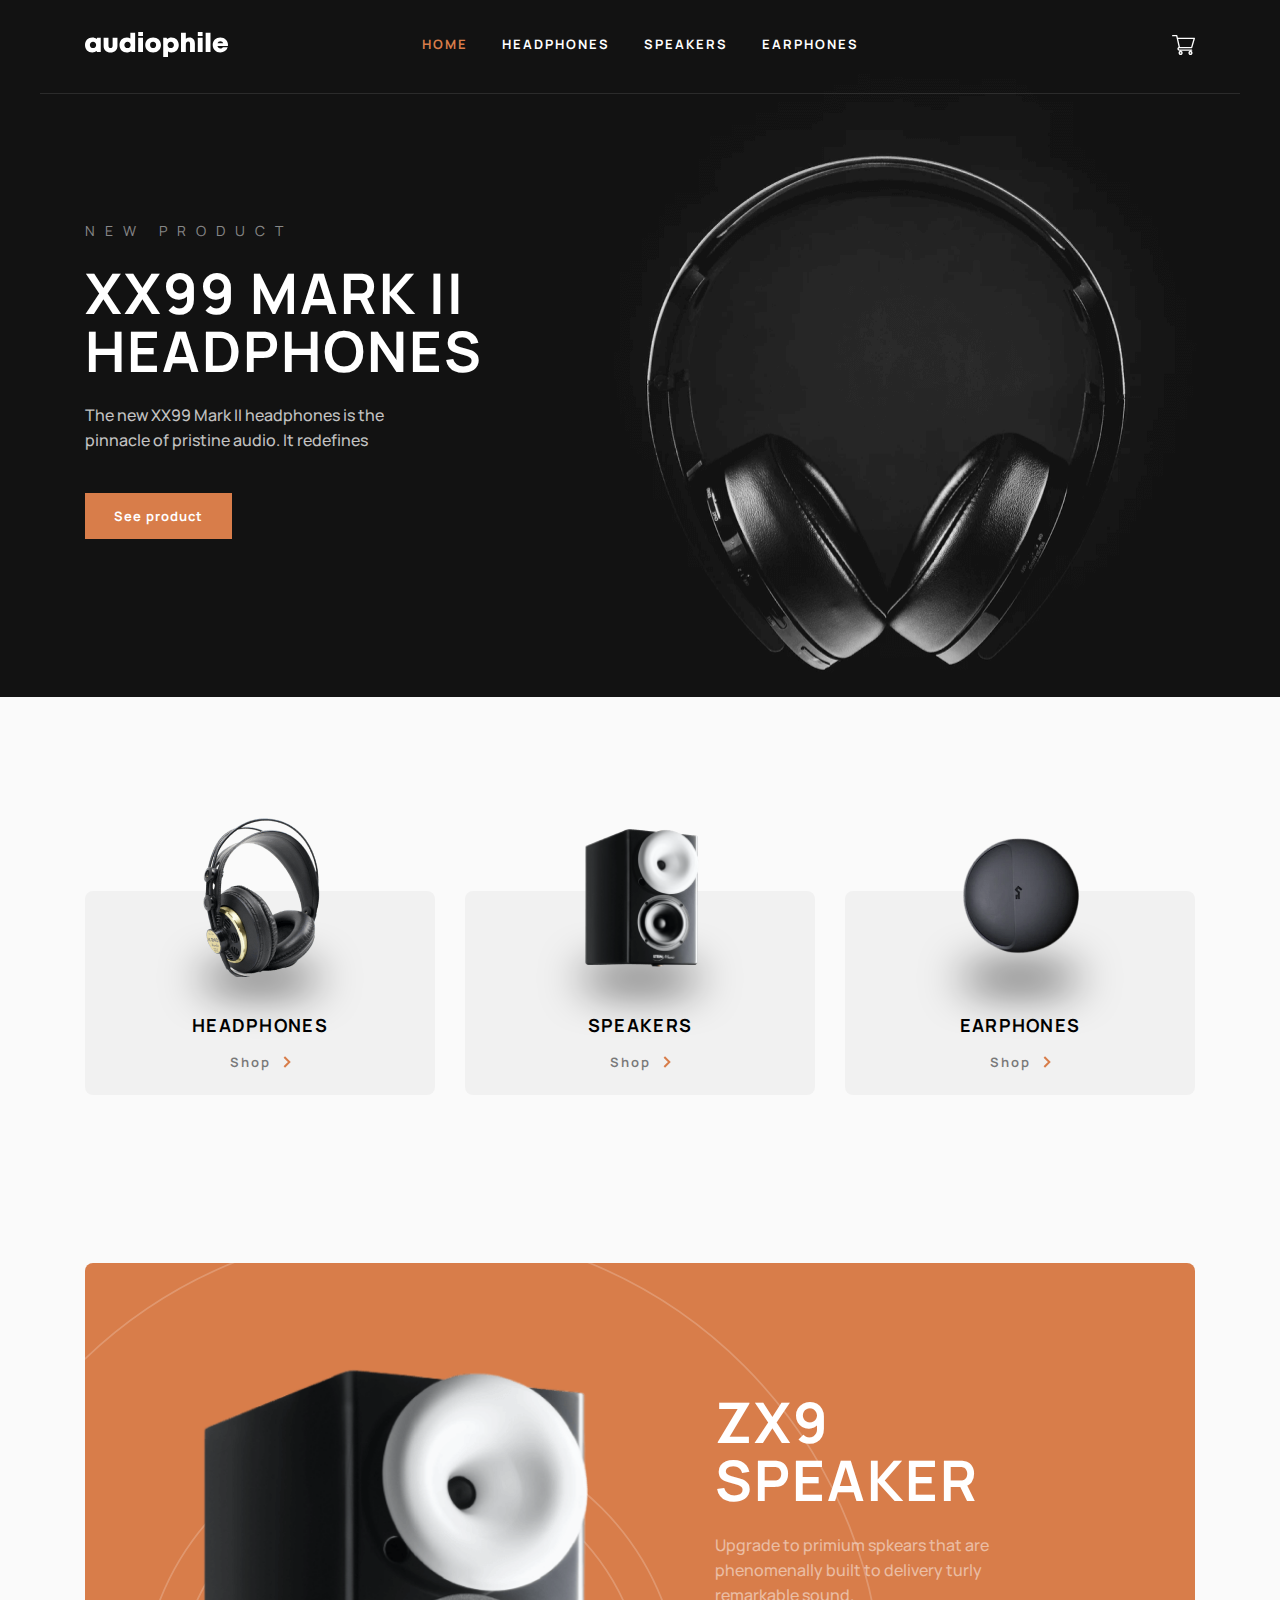
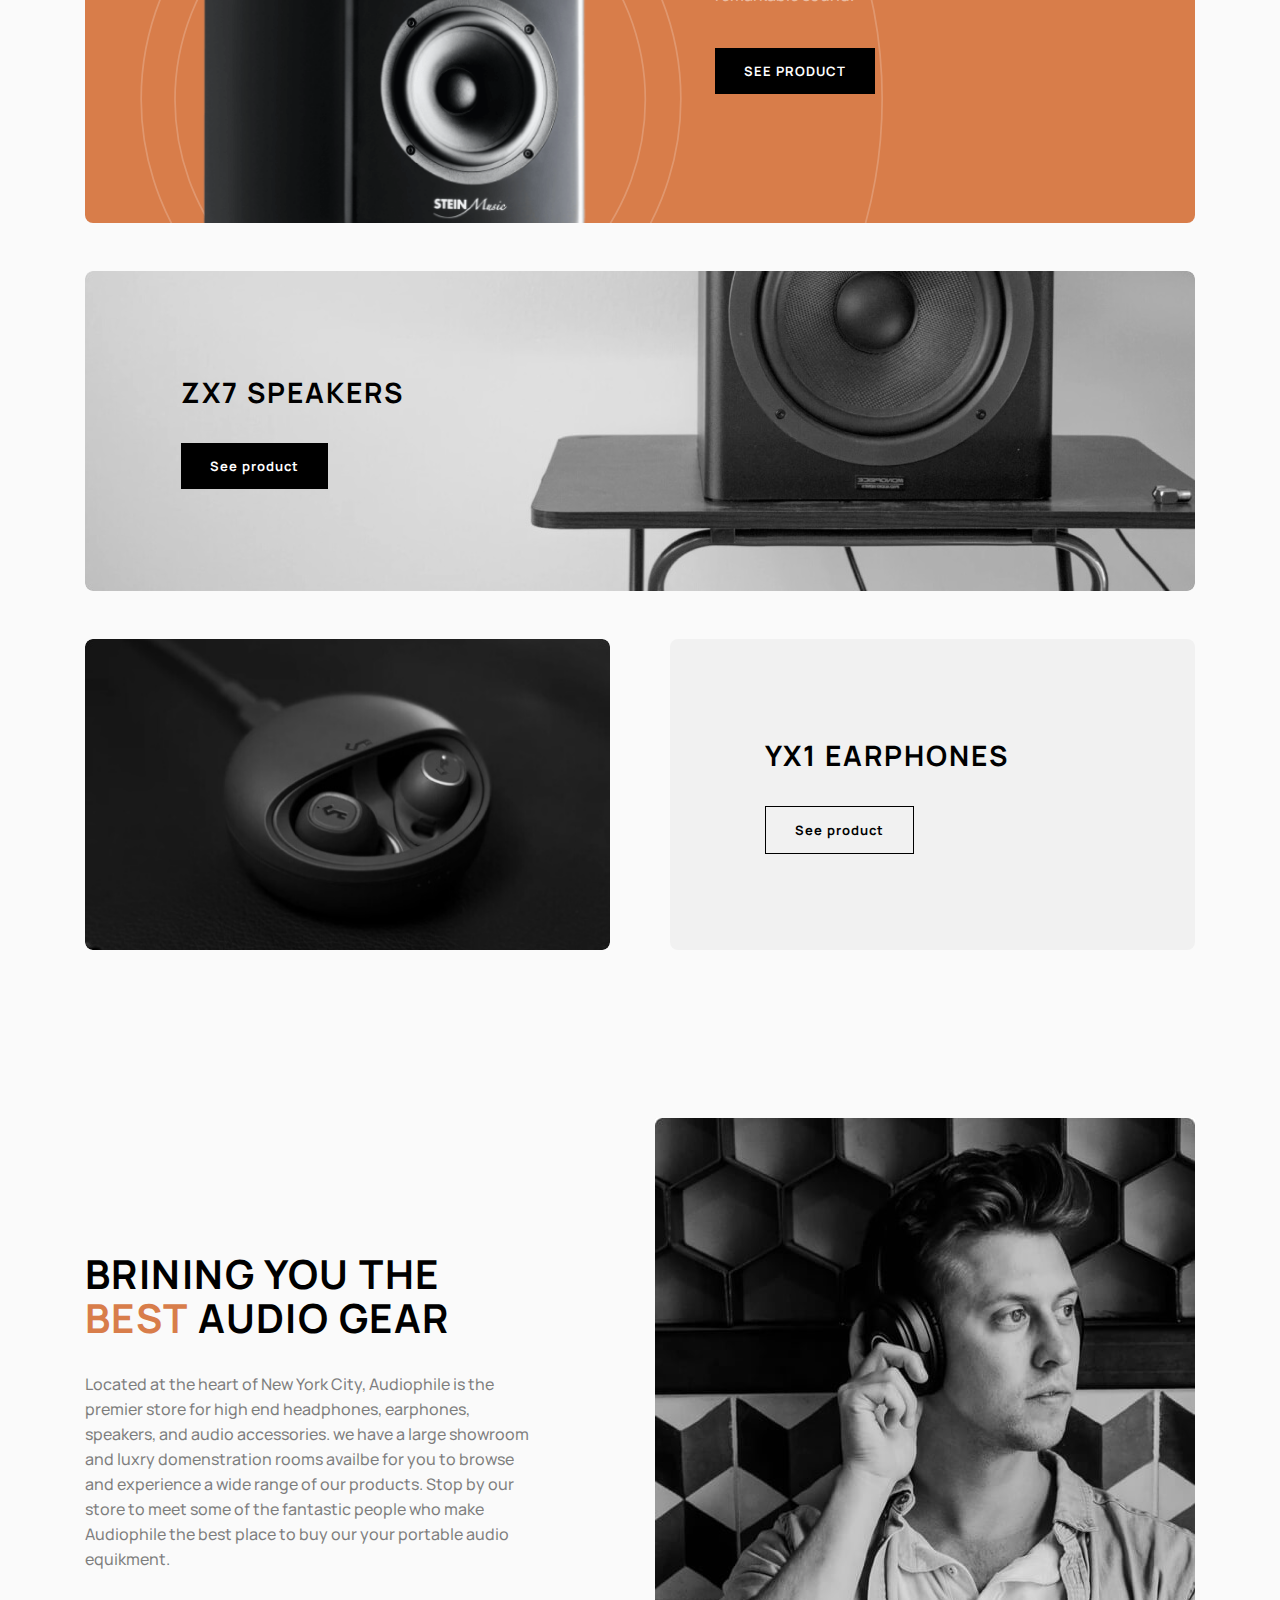
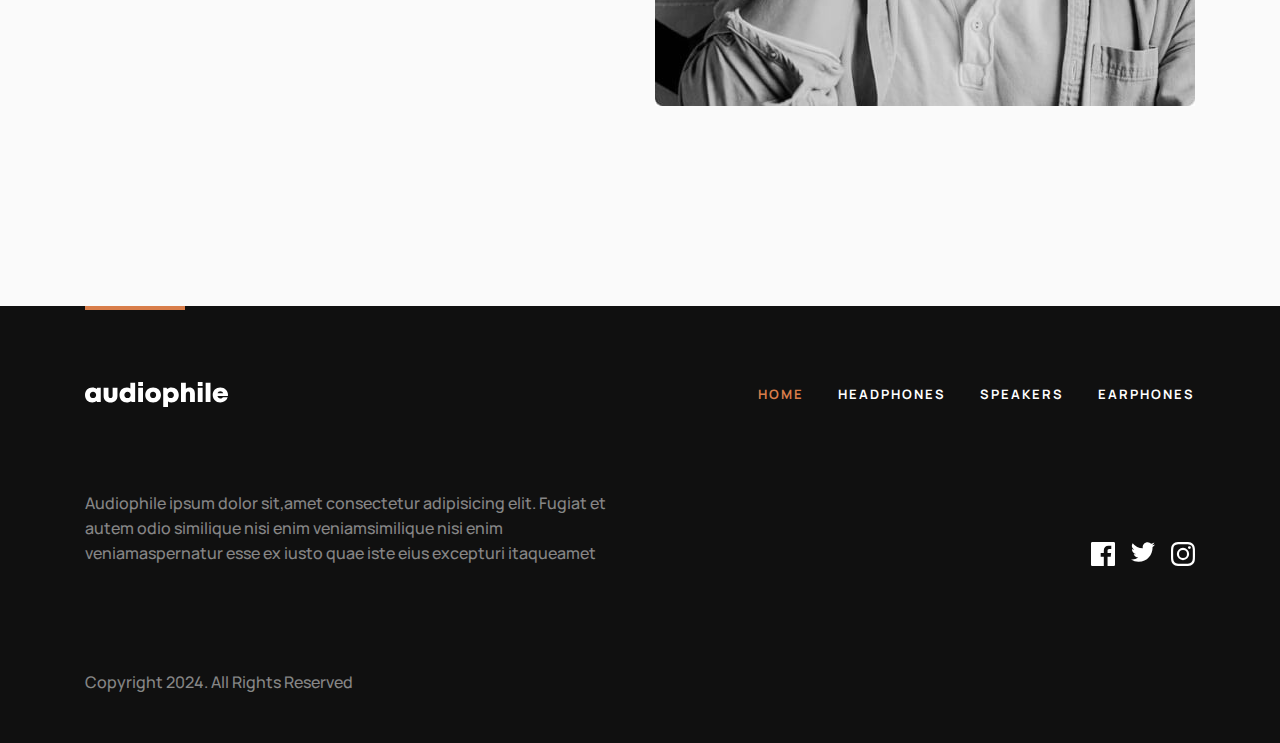
==== commit 4422f605: "Finish  index-page styles" ====
--- a/index.html
+++ b/index.html
@@ -165,114 +165,109 @@
       </div>
     </div>
   </div>
-
-  <!-- CATEGORY-CARDS -->
-  <section class="container">
-    <div class="category-cards">
-      <h2 class="visually-hidden">Product categories</h2>
-      <ul class="category-cards__list" role="list">
-        <li class="category-cards__item category-card" role="listitem">
-          <h3 class="category-card__title">Headphones</h3>
-          <img src="./img/category-img-headphones.png" alt="Headphones sample" class="category-card__img"
-            srcset="./img/category-img-headphones.png 1x, ./img/category-img-headphones@2.png 2x" width="103"
-            height="104">
-          <a href="category-headphones.html" class="arrow-link arro-link--stretched">Shop</a>
-        </li>
-        <li class="category-cards__item category-card" role="listitem">
-          <h3 class="category-card__title">Speakers</h3>
-          <img src="./img/category-img-speakers.png" alt="Speakers sample" class="category-card__img"
-            srcset="./img/category-img-speakers.png 1x, ./img/category-img-speakers@2.png 2x" width="103" height="104">
-          <a href="category-speakers.html" class="arrow-link arro-link--stretched">Shop</a>
-        </li>
-        <li class="category-cards__item category-card" role="listitem">
-          <h3 class="category-card__title">Earphones</h3>
-          <img src="./img/category-img-earphones.png" alt="Earphones sample" class="category-card__img"
-            srcset="./img/category-img-earphones.png 1x, ./img/category-img-earphones@2.png 2x" width="103"
-            height="104">
-          <a href="category-earphones.html" class="arrow-link arro-link--stretched">Shop</a>
-        </li>
-      </ul>
-    </div>
-  </section>
-  <!-- FEATURED-PRODUCTS -->
-  <section class="featured-products">
-    <div class="container">
-      <h2 class="vissually-hidden">Fetured Products</h2>
-      <ul class="featured-products__list" role="list">
-        <li class="featured-products__item" role="listitem">
-          <article class="featured-products-circle">
-            <picture class="featured-products-circle__picture">
-              <source srcset="./img/featured-zx9-desktop.png 1x, ./img/featured-zx9-desktop@2x.png 2x"
-                media="(min-width: 992px)" width="411" height="493">
-              <source srcset="./img/featured-zx9-tablet.png 1x, ./img/featured-zx9-tablet@2x.png 2x"
-                media="(min-width: 768px)" width="198" height="237">
-              <img src="./img/featured-zx9-mobile.png" alt="ZX9 SPEAKER" class="featured-products-circle__img"
-                srcset="./img/featured-zx9-mobile.png 1x, ./img/featured-zx9-mobile@2x.png 2x" width="172" height="207">
-            </picture>
-            <div class="featured-products-circle__content">
-              <h3 class="featured-products-circle__title">ZX9 speaker</h3>
-              <p class="featured-products-circle__text">
-                Upgrade to primium spkears that are phenomenally built to delivery turly remarkable sound.
-              </p>
-              <a href="#" class="button">SEE PRODUCT</a>
-            </div>
-          </article>
-        </li>
-        <li class="featured-products__item" role="listitem">
-          <article class="featured-product-bg">
-            <div class="featured-product-bg__content">
-              <h3 class="featured-product-bg__title">ZX7 speakers</h3>
-              <a href="#" class="button button-outline">See product</a>
-            </div>
-          </article>
-        </li>
-        <li class="featured-products__item" role="listitem">
-          <article class="featured-product-cards">
-            <div class="featured-product-cards__card">
-              <h3 class="featured-product-cards__title">YX1 earphones</h3>
-              <a href="#" class="button button--outline">See product</a>
-            </div>
-            <picture class="featured-product-cards__picture">
-              <source srcset="./img/featured-product-yx1-desktop.jpg 1x , ./img/featured-product-yx1-desktop@2x.jpg 2x"
-                media="(min-width: 992px)" width="540" height="320">
-              <source srcset="./img/featured-product-yx1-tablet.jpg 1x , ./img/featured-product-yx1-tablet@2x.jpg 2x"
-                media="(min-width: 768px)" width="339" height="320">
-              <img src="./img/featured-product-yx1-mobile.jpg" alt="YX1 earphones" class="featured-product-cards__img"
-                srcset="./img/featured-product-yx1-mobile.jpg 1x , ./img/featured-product-yx1-mobile@2x.jpg 2x"
-                width="327" height="">
-            </picture>
-          </article>
-        </li>
-      </ul>
-    </div>
-  </section>
-  <section class="category-hero">
-    <div class="container">
-      <h1 class="category-hero__title">Headphones</h1>
-
-    </div>
-  </section>
-  <!-- MISSION -->
-  <section class="mission">
-    <div class="mission__container container">
-      <picture class="mission__picture">
-        <source media="(min-width: 62em)" srcset="./img/mission-desktop.jpg 1x, ./img/mission-desktop@2x.jpg 2x">
-        <source media="(min-width: 48em)" srcset="./img/mission-tablet.jpg 1x, ./img/mission-tablet@2x.jpg 2x">
-        <img src="./img/mission-mobile.jpg" class="mission__img" alt="Young man listining to music using headphones"
-          width="327" height="300" srcset="./img/mission-mobile.jpg 1x, ./img/mission-mobile@2x.jpg 2x">
-      </picture>
-      <div class="mission__content">
-        <h2 class="mission__heading">Brining you the <strong class="mission__heading--accent">best</strong> audio gear
-        </h2>
-        <p class="mission__text">Located at the heart of New York City, Audiophile is the premier store for high end
-          headphones, earphones, speakers, and audio accessories. we have a large showroom and luxry domenstration rooms
-          availbe for you to browse and experience a wide range of our products. Stop by our store to meet some of the
-          fantastic people who make Audiophile the best place to buy our your portable audio equikment.
-        </p>
-
-      </div>
-    </div>
-  </section>
+  <!-- MAIN-CONTENT -->
+  <main class="index-page__main-content main-content">
+    <!-- CATEGORY-CARDS -->
+    <section class="index-page__category-cards container">
+      <div class="category-cards">
+        <h2 class="visually-hidden">Product categories</h2>
+        <ul class="category-cards__list" role="list">
+          <li class="category-cards__item category-card" role="listitem">
+            <h3 class="category-card__title">Headphones</h3>
+            <img src="./img/category-img-headphones.png" alt="Headphones sample" class="category-card__img"
+              srcset="./img/category-img-headphones.png 1x, ./img/category-img-headphones@2.png 2x" width="103"
+              height="104">
+            <a href="category-headphones.html" class="arrow-link arro-link--stretched">Shop</a>
+          </li>
+          <li class="category-cards__item category-card" role="listitem">
+            <h3 class="category-card__title">Speakers</h3>
+            <img src="./img/category-img-speakers.png" alt="Speakers sample" class="category-card__img"
+              srcset="./img/category-img-speakers.png 1x, ./img/category-img-speakers@2.png 2x" width="103" height="104">
+            <a href="category-speakers.html" class="arrow-link arro-link--stretched">Shop</a>
+          </li>
+          <li class="category-cards__item category-card" role="listitem">
+            <h3 class="category-card__title">Earphones</h3>
+            <img src="./img/category-img-earphones.png" alt="Earphones sample" class="category-card__img"
+              srcset="./img/category-img-earphones.png 1x, ./img/category-img-earphones@2.png 2x" width="103"
+              height="104">
+            <a href="category-earphones.html" class="arrow-link arro-link--stretched">Shop</a>
+          </li>
+        </ul>
+      </div>
+    </section>
+    <!-- FEATURED-PRODUCTS -->
+    <section class="index-page__featured-products featured-products">
+      <div class="container">
+        <ul class="featured-products__list" role="list">
+          <li class="featured-products__item" role="listitem">
+            <article class="featured-products-circle">
+              <picture class="featured-products-circle__picture">
+                <source srcset="./img/featured-zx9-desktop.png 1x, ./img/featured-zx9-desktop@2x.png 2x"
+                  media="(min-width: 992px)" width="411" height="493">
+                <source srcset="./img/featured-zx9-tablet.png 1x, ./img/featured-zx9-tablet@2x.png 2x"
+                  media="(min-width: 768px)" width="198" height="237">
+                <img src="./img/featured-zx9-mobile.png" alt="ZX9 SPEAKER" class="featured-products-circle__img"
+                  srcset="./img/featured-zx9-mobile.png 1x, ./img/featured-zx9-mobile@2x.png 2x" width="172" height="207">
+              </picture>
+              <div class="featured-products-circle__content">
+                <h3 class="featured-products-circle__title">ZX9 speaker</h3>
+                <p class="featured-products-circle__text">
+                  Upgrade to primium spkears that are phenomenally built to delivery turly remarkable sound.
+                </p>
+                <a href="#" class="button">SEE PRODUCT</a>
+              </div>
+            </article>
+          </li>
+          <li class="featured-products__item" role="listitem">
+            <article class="featured-product-bg">
+              <div class="featured-product-bg__content">
+                <h3 class="featured-product-bg__title">ZX7 speakers</h3>
+                <a href="#" class="button button-outline">See product</a>
+              </div>
+            </article>
+          </li>
+          <li class="featured-products__item" role="listitem">
+            <article class="featured-product-cards">
+              <div class="featured-product-cards__card">
+                <h3 class="featured-product-cards__title">YX1 earphones</h3>
+                <a href="#" class="button button--outline">See product</a>
+              </div>
+              <picture class="featured-product-cards__picture">
+                <source srcset="./img/featured-product-yx1-desktop.jpg 1x , ./img/featured-product-yx1-desktop@2x.jpg 2x"
+                  media="(min-width: 992px)" width="540" height="320">
+                <source srcset="./img/featured-product-yx1-tablet.jpg 1x , ./img/featured-product-yx1-tablet@2x.jpg 2x"
+                  media="(min-width: 768px)" width="339" height="320">
+                <img src="./img/featured-product-yx1-mobile.jpg" alt="YX1 earphones" class="featured-product-cards__img"
+                  srcset="./img/featured-product-yx1-mobile.jpg 1x , ./img/featured-product-yx1-mobile@2x.jpg 2x"
+                  width="327" height="">
+              </picture>
+            </article>
+          </li>
+        </ul>
+      </div>
+    </section>
+    <!-- MISSION -->
+    <section class="index-page__mission mission">
+      <div class="mission__container container">
+        <picture class="mission__picture">
+          <source media="(min-width: 62em)" srcset="./img/mission-desktop.jpg 1x, ./img/mission-desktop@2x.jpg 2x">
+          <source media="(min-width: 48em)" srcset="./img/mission-tablet.jpg 1x, ./img/mission-tablet@2x.jpg 2x">
+          <img src="./img/mission-mobile.jpg" class="mission__img" alt="Young man listining to music using headphones"
+            width="327" height="300" srcset="./img/mission-mobile.jpg 1x, ./img/mission-mobile@2x.jpg 2x">
+        </picture>
+        <div class="mission__content">
+          <h2 class="mission__heading">Brining you the <strong class="mission__heading--accent">best</strong> audio gear
+          </h2>
+          <p class="mission__text">Located at the heart of New York City, Audiophile is the premier store for high end
+            headphones, earphones, speakers, and audio accessories. we have a large showroom and luxry domenstration rooms
+            availbe for you to browse and experience a wide range of our products. Stop by our store to meet some of the
+            fantastic people who make Audiophile the best place to buy our your portable audio equikment.
+          </p>
+  
+        </div>
+      </div>
+    </section>
+  </main>
   <!-- FOOTER -->
   <footer class="footer">
     <div class="footer__container container">
@@ -335,7 +330,6 @@
       </p>
     </div>
   </footer>
-
   <script src="js/main.js"></script>
 </body>
 
--- a/css/main.css
+++ b/css/main.css
@@ -1314,10 +1314,6 @@
   overflow: hidden;
 }
 
-.mission {
-  padding-top: 120px;
-  padding-bottom: 120px;
-}
 .mission__container {
   display: grid;
   justify-items: center;
@@ -1350,10 +1346,6 @@
 
 /* 768 */
 @media only screen and (min-width: 48em) {
-  .mission {
-    padding-top: 96px;
-    padding-bottom: 96px;
-  }
   .mission__heading {
     font-size: 2.5rem;
     line-height: 1.1;
@@ -1362,10 +1354,6 @@
 }
 /* 992 */
 @media only screen and (min-width: 62em) {
-  .mission {
-    padding-top: 200px;
-    padding-bottom: 200px;
-  }
   .mission__container {
     grid-template-columns: 27.8125rem 1fr;
     gap: 125px;
@@ -1842,4 +1830,49 @@
   }
 }
 
+.index-page__main-content {
+  padding-top: 40px;
+  padding-bottom: 120px;
+}
+@media only screen and (min-width: 48em) {
+  .index-page__main-content {
+    padding-top: 96px;
+    padding-bottom: 96px;
+  }
+}
+@media only screen and (min-width: 62em) {
+  .index-page__main-content {
+    padding-top: 120px;
+    padding-bottom: 200px;
+  }
+}
+
+.index-page__category-cards {
+  margin-bottom: 120px;
+}
+@media only screen and (min-width: 48em) {
+  .index-page__category-cards {
+    margin-bottom: 96px;
+  }
+}
+@media only screen and (min-width: 62em) {
+  .index-page__category-cards {
+    margin-bottom: 168px;
+  }
+}
+
+.index-page__featured-products {
+  margin-bottom: 120px;
+}
+@media only screen and (min-width: 48em) {
+  .index-page__featured-products {
+    margin-bottom: 96px;
+  }
+}
+@media only screen and (min-width: 62em) {
+  .index-page__featured-products {
+    margin-bottom: 168px;
+  }
+}
+
 /*# sourceMappingURL=main.css.map */
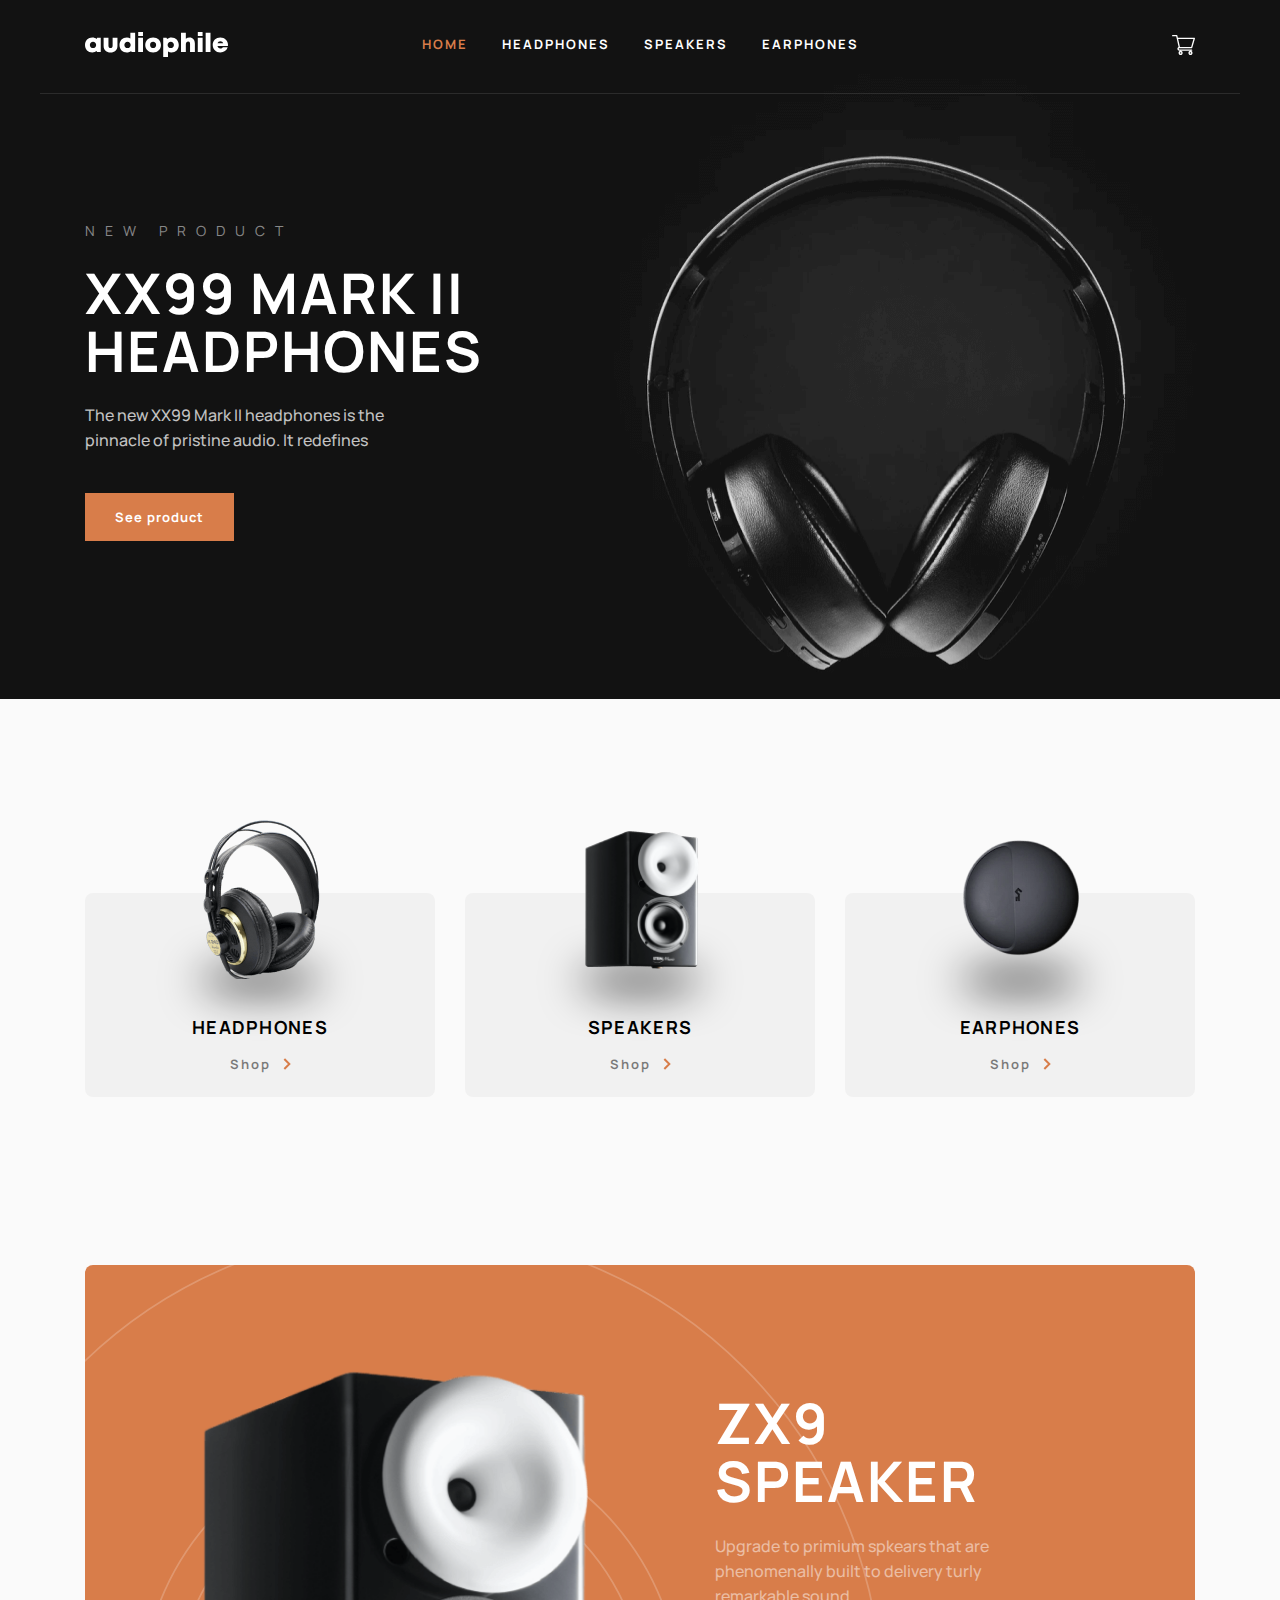
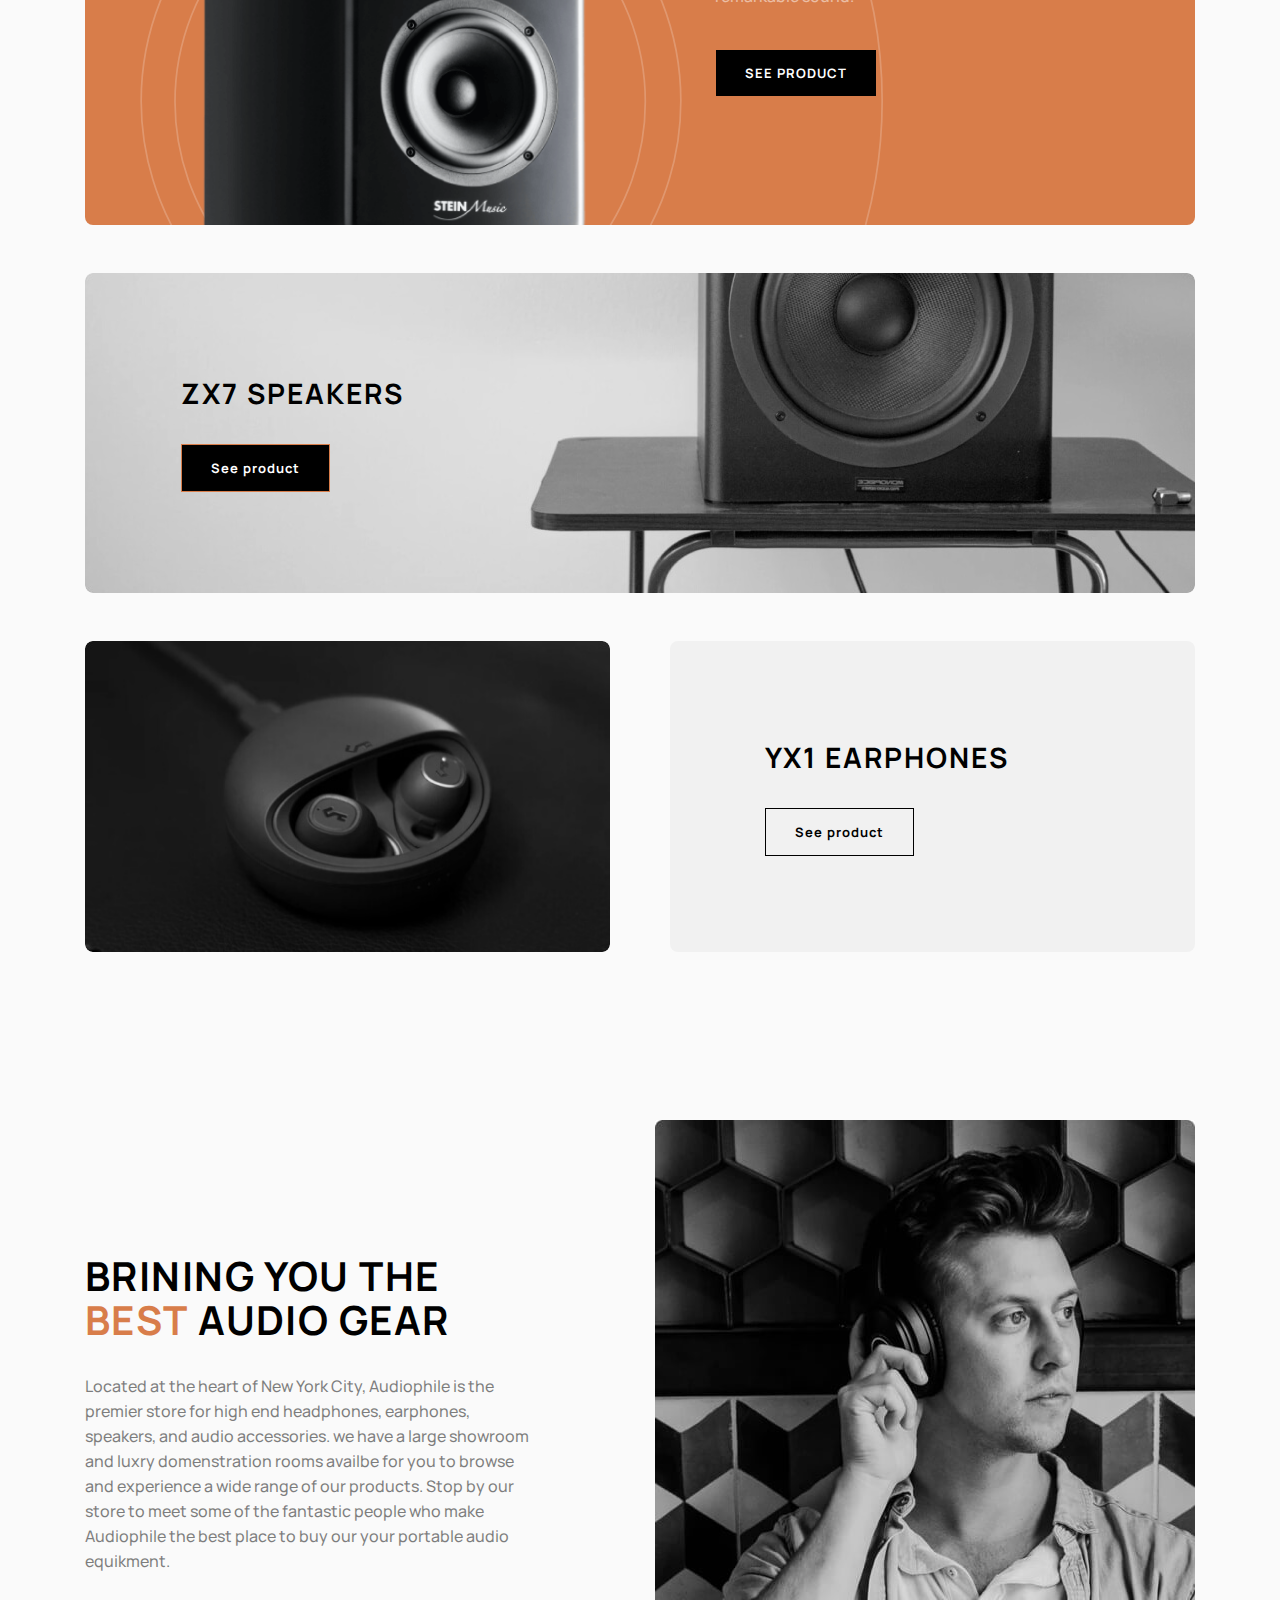
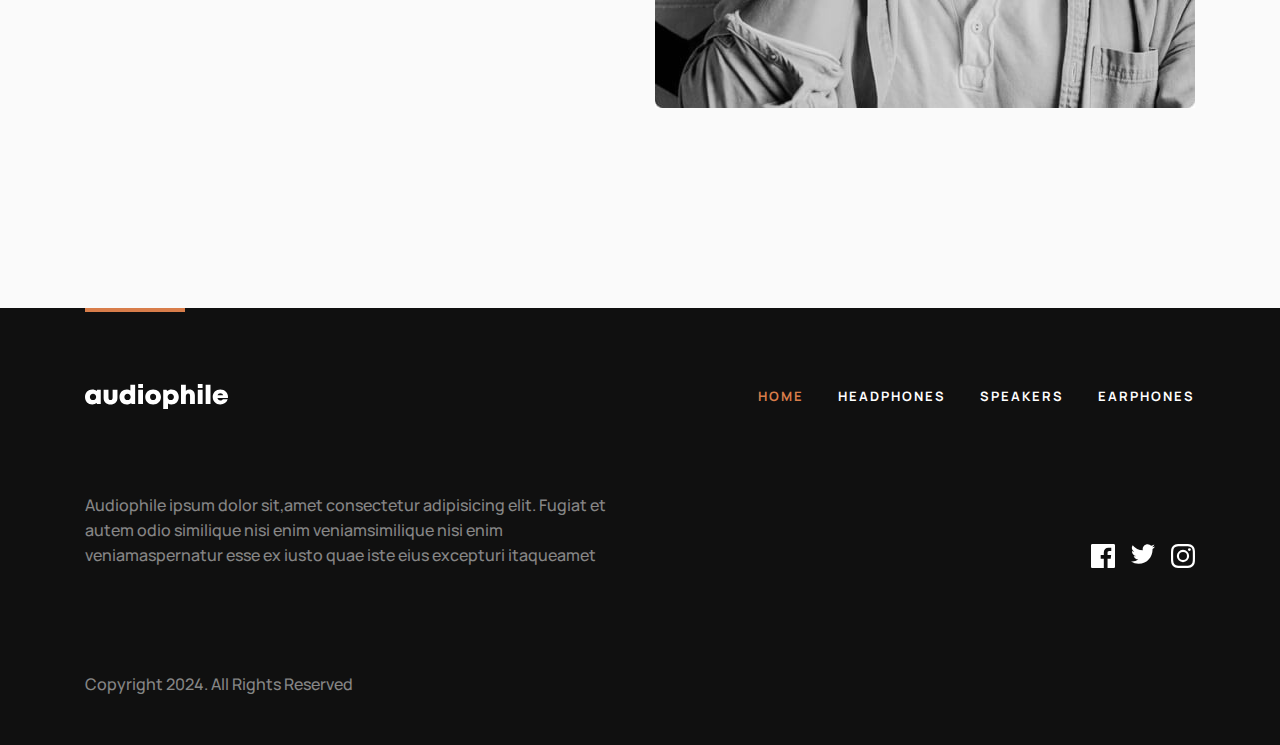
==== commit 640799eb: "Updated file" ====
--- a/index.html
+++ b/index.html
@@ -10,9 +10,10 @@
   <link rel="stylesheet" href="css/normalize.css">
   <link rel="stylesheet" href="css/main.css">
 </head>
-<body>
-  <!-- HEADER -->
+<body class="index-page">
+  
   <div class="header-hero">
+    <!-- HEADER -->
     <header class="header header--absolute">
       <div class="header__container container">
         <!-- HEADER-MENU -->
@@ -141,7 +142,7 @@
                       <dd class="cart-card-summary__value">$ 5,396</dd>
                     </div>
                   </dl>
-                  <a class="button button--primary button--block" href="checkout.html">Checkout</a>
+                  <a class="button button--primary button--block" href="checkout-page.html">Checkout</a>
                 </div>
               </section>
             </div>
@@ -159,7 +160,7 @@
           </p>
         
           <footer class="product-info__actions">
-            <a class="button button--primary" href="#">See product</a>
+            <a class="button button--primary" href="./product-xx9-mark2.html">See product</a>
           </footer>
         </div>
       </div>
--- a/css/main.css
+++ b/css/main.css
@@ -36,7 +36,9 @@
   --transition: all 0.5s ease 0s;
   --color-primary: #d87d4a;
   --color-bg-body: #fafafa;
+  --color-boder: #cfcfcf;
   --color-body-text: #000000;
+  --color-error: #cd2c2c;
 }
 
 /* OUTLINE*/
@@ -142,7 +144,7 @@
 }
 
 /* AUTOFILL-STYLES */
-/*input:-webkit-autofill,
+input:-webkit-autofill,
 input:-webkit-autofill:hover,
 input:-webkit-autofill:focus,
 textarea:-webkit-autofill,
@@ -151,18 +153,20 @@
 select:-webkit-autofill,
 select:-webkit-autofill:hover,
 select:-webkit-autofill:focus {
-  border-color: transparent;
+  border-color: var(--color-boder);
   -webkit-text-fill-color: inherit;
   -webkit-box-shadow: 0 0 0px 1000px #fff inset;
-}*/
+}
+
 /* PLACEHOLDER-STYLES */
-/*::-webkit-input-placeholder,
+::-webkit-input-placeholder,
 ::-moz-placeholder,
 :-ms-input-placeholder,
 :-moz-placeholder {
   color: rgba(52, 49, 61, 0.5);
   opacity: 1;
-}*/
+}
+
 /* VISUALLY-HIDDEN */
 .visually-hidden {
   position: absolute;
@@ -201,6 +205,7 @@
   padding: 14px 29px;
   color: var(--color-white);
   background-color: var(--color-dark);
+  border: 1px solid var(--color-primary);
   font-size: 0.8125rem;
   font-style: normal;
   font-weight: 700;
@@ -738,26 +743,13 @@
   }
 }
 
-.category-products {
-  padding-top: 64px;
-  padding-bottom: 120px;
-}
 .category-products__list {
   display: grid;
   gap: 120px;
   padding: 0;
   list-style: none;
 }
-@media only screen and (min-width: 48em) {
-  .category-products {
-    padding-top: 120px;
-  }
-}
-@media only screen and (min-width: 62em) {
-  .category-products {
-    padding-top: 160px;
-    padding-bottom: 160px;
-  }
+@media only screen and (min-width: 62em) {
   .category-products__list {
     gap: 160px;
   }
@@ -1084,15 +1076,7 @@
 }
 
 .similar-products {
-  padding-top: 60px;
-  padding-bottom: 60px;
   text-align: center;
-}
-@media only screen and (min-width: 62em) {
-  .similar-products {
-    padding-bottom: 80px;
-    padding-top: 80px;
-  }
 }
 .similar-products__heading {
   font-size: 1.5rem;
@@ -1369,6 +1353,261 @@
     text-align: left;
   }
 }
+.modal {
+  display: none;
+}
+.modal--open {
+  display: flex;
+  justify-content: center;
+  align-items: center;
+  position: fixed;
+  left: 0;
+  top: 0;
+  z-index: 199;
+  width: 100%;
+  height: 100%;
+  padding: 48px 24px;
+  background-color: rgba(0, 0, 0, 0.4);
+  overflow: auto;
+}
+.modal__dialog {
+  width: 100%;
+  max-width: 33.75rem;
+  max-height: 100%;
+}
+.modal__content {
+  padding: 32px;
+  border-radius: 8px;
+  background-color: var(--color-white);
+}
+@media only screen and (min-width: 48em) {
+  .modal__content {
+    padding: 48px;
+  }
+}
+.modal__icon {
+  width: 64px;
+  height: 64px;
+  object-fit: contain;
+  margin-bottom: 24px;
+}
+@media only screen and (min-width: 48em) {
+  .modal__icon {
+    margin-bottom: 32px;
+  }
+}
+.modal__heading {
+  margin-bottom: 16px;
+  font-size: 1.5rem;
+  font-weight: 700;
+  line-height: 116.667%;
+  letter-spacing: 0.0536rem;
+  text-transform: uppercase;
+  color: var(--color-dark);
+}
+@media only screen and (min-width: 48em) {
+  .modal__heading {
+    font-size: 2rem;
+    line-height: 112.5%;
+    letter-spacing: 0.07144rem;
+  }
+}
+.modal__text {
+  margin-bottom: 24px;
+}
+@media only screen and (min-width: 48em) {
+  .modal__text {
+    margin-bottom: 32px;
+  }
+}
+.modal__purchased-products {
+  margin-bottom: 24px;
+}
+@media only screen and (min-width: 48em) {
+  .modal__purchased-products {
+    margin-bottom: 32px;
+  }
+}
+
+.radio__input:checked ~ .radio__control {
+  border-color: var(--color-primary);
+}
+.radio__input:checked:focus ~ .radio__control {
+  outline: 2px dashed var(--color-primary);
+  outline-offset: 3px;
+}
+.radio__control {
+  display: flex;
+  align-items: center;
+  gap: 16px;
+  padding: 18px 16px;
+  border: 1px solid var(--color-boder);
+  border-radius: 8px;
+  cursor: pointer;
+  transition: var(--transition);
+}
+.radio__control:hover {
+  border-color: var(--color-primary);
+}
+.radio__circle {
+  position: relative;
+  z-index: 1;
+  display: flex;
+  justify-content: center;
+  align-items: center;
+  width: 20px;
+  height: 20px;
+  border: 1px solid var(--color-boder);
+  border-radius: 50%;
+}
+.radio__circle::after {
+  content: "";
+  opacity: 0;
+  width: 10px;
+  height: 10px;
+  border-radius: 50%;
+  background-color: var(--color-primary);
+}
+.radio__input:checked ~ .radio__control .radio__circle::after {
+  opacity: 1;
+}
+.radio__text {
+  font-size: 0.875rem;
+  font-weight: 700;
+  letter-spacing: 0.0156rem;
+  color: var(--color-dark);
+}
+
+.form-payment-method {
+  display: grid;
+  gap: 16px;
+}
+@media only screen and (min-width: 48em) {
+  .form-payment-method {
+    gap: 12px;
+  }
+}
+@media only screen and (min-width: 62em) {
+  .form-payment-method {
+    gap: 32px;
+  }
+}
+.form-payment-method__radio {
+  grid-column: 2/-1;
+}
+.form-payment-method__tabs {
+  grid-row: 3/4;
+  grid-column: 1/-1;
+}
+@media only screen and (min-width: 48em) {
+  .form-payment-method__cash-info {
+    display: flex;
+    align-items: center;
+    gap: 32px;
+  }
+}
+.form-payment-method__cash-icon {
+  display: none;
+}
+@media only screen and (min-width: 48em) {
+  .form-payment-method__cash-icon {
+    display: block;
+  }
+}
+
+.form {
+  display: grid;
+  gap: 32px;
+}
+@media only screen and (min-width: 48em) {
+  .form {
+    gap: 54px;
+  }
+}
+.form__section-heading {
+  margin-bottom: 16px;
+  font-size: 0.8125rem;
+  line-height: 192.308%;
+  letter-spacing: 0.05806rem;
+  text-transform: uppercase;
+  color: var(--color-primary);
+}
+.form__section-inner {
+  display: grid;
+  gap: 24px 16px;
+  align-items: start;
+}
+@media only screen and (min-width: 48em) {
+  .form__section-inner {
+    grid-template-columns: 1fr 1fr;
+  }
+}
+.form__group {
+  display: grid;
+  gap: 8px;
+}
+.form__group--full {
+  grid-column: 1/-1;
+}
+@media only screen and (min-width: 48em) {
+  .form__group {
+    gap: 8px 16px;
+    grid-template-columns: 1fr 1fr;
+  }
+}
+.form__group .form__field {
+  grid-column: 1/-1;
+}
+.form__label {
+  order: -2;
+  justify-self: start;
+  font-size: 0.75rem;
+  font-weight: 700;
+  line-height: normal;
+  letter-spacing: -0.0134rem;
+  color: var(--color-dark);
+}
+.form__field {
+  padding: 18px 24px;
+  border-radius: 8px;
+  border: 1px solid var(--color-boder);
+  font-size: 0.875rem;
+  font-weight: 700;
+  letter-spacing: 0.01563rem;
+  color: rgba(0, 0, 0, 0.4);
+}
+.form__field:not(:placeholder-shown) {
+  color: var(--color-dark);
+}
+.form__field:not(:focus):not(:placeholder-shown):invalid {
+  border-color: var(--color-error);
+  box-shadow: inset 0 0 0 1px var(--color-error);
+}
+.form__field:not(:focus):not(:placeholder-shown):invalid ~ .form__error-message {
+  display: block;
+  text-align: left;
+  font-size: 0.75rem;
+  font-weight: 500;
+  line-height: normal;
+  color: var(--color-error);
+  letter-spacing: -0.0134rem;
+}
+@media only screen and (min-width: 48em) {
+  .form__field:not(:focus):not(:placeholder-shown):invalid ~ .form__error-message {
+    order: -1;
+    text-align: right;
+  }
+}
+.form__field:not(:focus):not(:placeholder-shown):invalid ~ .form__label {
+  color: var(--color-error);
+}
+.form__field:focus {
+  border-color: var(--color-primary);
+}
+.form__error-message {
+  display: none;
+}
+
 .cart-card {
   padding: 32px;
   background-color: var(--color-white);
@@ -1452,10 +1691,96 @@
   display: none;
 }
 
+.purchased-products {
+  display: flex;
+  flex-direction: column;
+  border-radius: 8px;
+  overflow: hidden;
+}
+@media only screen and (min-width: 48em) {
+  .purchased-products {
+    flex-direction: row;
+  }
+}
+.purchased-products__details {
+  flex-grow: 1;
+  display: grid;
+  align-items: center;
+  padding: 24px;
+  background-color: var(--color-grey);
+}
+.purchased-products__grand-total {
+  display: flex;
+  flex-direction: column;
+  padding: 16px 24px;
+  background-color: var(--color-dark);
+  color: var(--color-white);
+}
+@media only screen and (min-width: 48em) {
+  .purchased-products__grand-total {
+    width: 100%;
+    max-width: 12.375rem;
+    padding: 40px 24px;
+  }
+}
+.purchased-products__grand-total-text {
+  margin-top: auto;
+  margin-bottom: 8px;
+  text-transform: uppercase;
+  color: rgba(255, 255, 255, 0.5);
+}
+.purchased-products__grand-total-value {
+  font-size: 1.125rem;
+  font-weight: 700;
+  line-height: normal;
+  text-transform: uppercase;
+}
+
+.products-list {
+  display: grid;
+  gap: 12px;
+}
+.products-list--single .products-list__toggle-wrapper {
+  display: none;
+}
+.products-list__list {
+  display: grid;
+  padding: 0;
+  gap: 16px;
+  width: 100%;
+}
+.products-list--collapsed .products-list__item:not(:first-child) {
+  display: none;
+}
+.products-list__toggle-wrapper {
+  padding-top: 12px;
+  border-top: 1px solid rgba(0, 0, 0, 0.08);
+  text-align: center;
+}
+.products-list__toggler {
+  padding: 0;
+  border: 0;
+  background-color: transparent;
+  font-size: 0.75rem;
+  font-weight: 700;
+  line-height: normal;
+  letter-spacing: -0.01338rem;
+  color: rgba(0, 0, 0, 0.5);
+  cursor: pointer;
+}
+
 .product-cart-card {
   display: flex;
-  align-items: center;
+  align-items: flex-start;
   gap: 16px;
+}
+.product-cart-card--small .product-cart-card__img-wrapper {
+  width: 50px;
+  height: 50px;
+}
+.product-cart-card--small .product-cart-card__img {
+  width: 32px;
+  height: 32px;
 }
 .product-cart-card__img-wrapper {
   flex-shrink: 0;
@@ -1875,4 +2200,180 @@
   }
 }
 
+.category-page__content {
+  padding-top: 64px;
+  padding-bottom: 120px;
+}
+@media only screen and (min-width: 48em) {
+  .category-page__content {
+    padding-top: 120px;
+  }
+}
+@media only screen and (min-width: 62em) {
+  .category-page__content {
+    padding-top: 160px;
+    padding-bottom: 160px;
+  }
+}
+.category-page__category-products {
+  margin-bottom: 135px;
+}
+@media only screen and (min-width: 48em) {
+  .category-page__category-products {
+    margin-bottom: 120px;
+  }
+}
+@media only screen and (min-width: 62em) {
+  .category-page__category-products {
+    margin-bottom: 160px;
+  }
+}
+.category-page__category-cards {
+  margin-bottom: 120px;
+}
+@media only screen and (min-width: 62em) {
+  .category-page__category-cards {
+    margin-bottom: 160px;
+  }
+}
+
+.product-page__main-content {
+  padding-top: 16px;
+  padding-bottom: 120px;
+}
+@media only screen and (min-width: 48em) {
+  .product-page__main-content {
+    padding-top: 32px;
+  }
+}
+@media only screen and (min-width: 62em) {
+  .product-page__main-content {
+    padding-top: 80px;
+    padding-bottom: 160px;
+  }
+}
+.product-page__back {
+  margin-bottom: 24px;
+}
+@media only screen and (min-width: 48em) {
+  .product-page__back {
+    margin-bottom: 56px;
+  }
+}
+.product-page__product {
+  margin-bottom: 88px;
+}
+@media only screen and (min-width: 48em) {
+  .product-page__product {
+    margin-bottom: 120px;
+  }
+}
+@media only screen and (min-width: 62em) {
+  .product-page__product {
+    margin-bottom: 160px;
+  }
+}
+.product-page__product-features-contents {
+  margin-bottom: 88px;
+}
+@media only screen and (min-width: 48em) {
+  .product-page__product-features-contents {
+    margin-bottom: 120px;
+  }
+}
+@media only screen and (min-width: 62em) {
+  .product-page__product-features-contents {
+    margin-bottom: 160px;
+  }
+}
+.product-page__product-images {
+  margin-bottom: 120px;
+}
+@media only screen and (min-width: 62em) {
+  .product-page__product-images {
+    margin-bottom: 160px;
+  }
+}
+.product-page__similar-products {
+  margin-bottom: 120px;
+}
+@media only screen and (min-width: 62em) {
+  .product-page__similar-products {
+    margin-bottom: 160px;
+  }
+}
+.product-page__category-cards {
+  margin-bottom: 120px;
+}
+@media only screen and (min-width: 62em) {
+  .product-page__category-cards {
+    margin-bottom: 160px;
+  }
+}
+
+.checkout-page__main-content {
+  padding-top: 16px;
+  padding-bottom: 96px;
+}
+@media only screen and (min-width: 48em) {
+  .checkout-page__main-content {
+    padding-top: 48px;
+    padding-top: 116px;
+  }
+}
+@media only screen and (min-width: 48em) {
+  .checkout-page__main-content {
+    padding-top: 80px;
+    padding-top: 140px;
+  }
+}
+.checkout-page__back-link {
+  padding-bottom: 24px;
+}
+@media only screen and (min-width: 62em) {
+  .checkout-page__back-link {
+    margin-bottom: 40px;
+  }
+}
+.checkout-page__inner {
+  display: grid;
+  gap: 32px;
+}
+@media only screen and (min-width: 62em) {
+  .checkout-page__inner {
+    grid-template-columns: 2fr 1fr;
+  }
+}
+.checkout-page__form-wrapper {
+  width: 100%;
+  height: auto;
+  border-radius: 8px;
+  background-color: #ffffff;
+  padding: 24px;
+}
+@media only screen and (min-width: 48em) {
+  .checkout-page__form-wrapper {
+    padding: 30px 28px;
+  }
+}
+@media only screen and (min-width: 62em) {
+  .checkout-page__form-wrapper {
+    padding: 54px 48px;
+  }
+}
+.checkout-page__heading {
+  font-size: 1.75rem;
+  font-weight: 700;
+  line-height: normal;
+  letter-spacing: 0.0625rem;
+  text-transform: uppercase;
+  color: var(--color-dark);
+  margin-bottom: 32px;
+}
+@media only screen and (min-width: 48em) {
+  .checkout-page__heading {
+    margin-bottom: 41px;
+  }
+}
+
 /*# sourceMappingURL=main.css.map */
